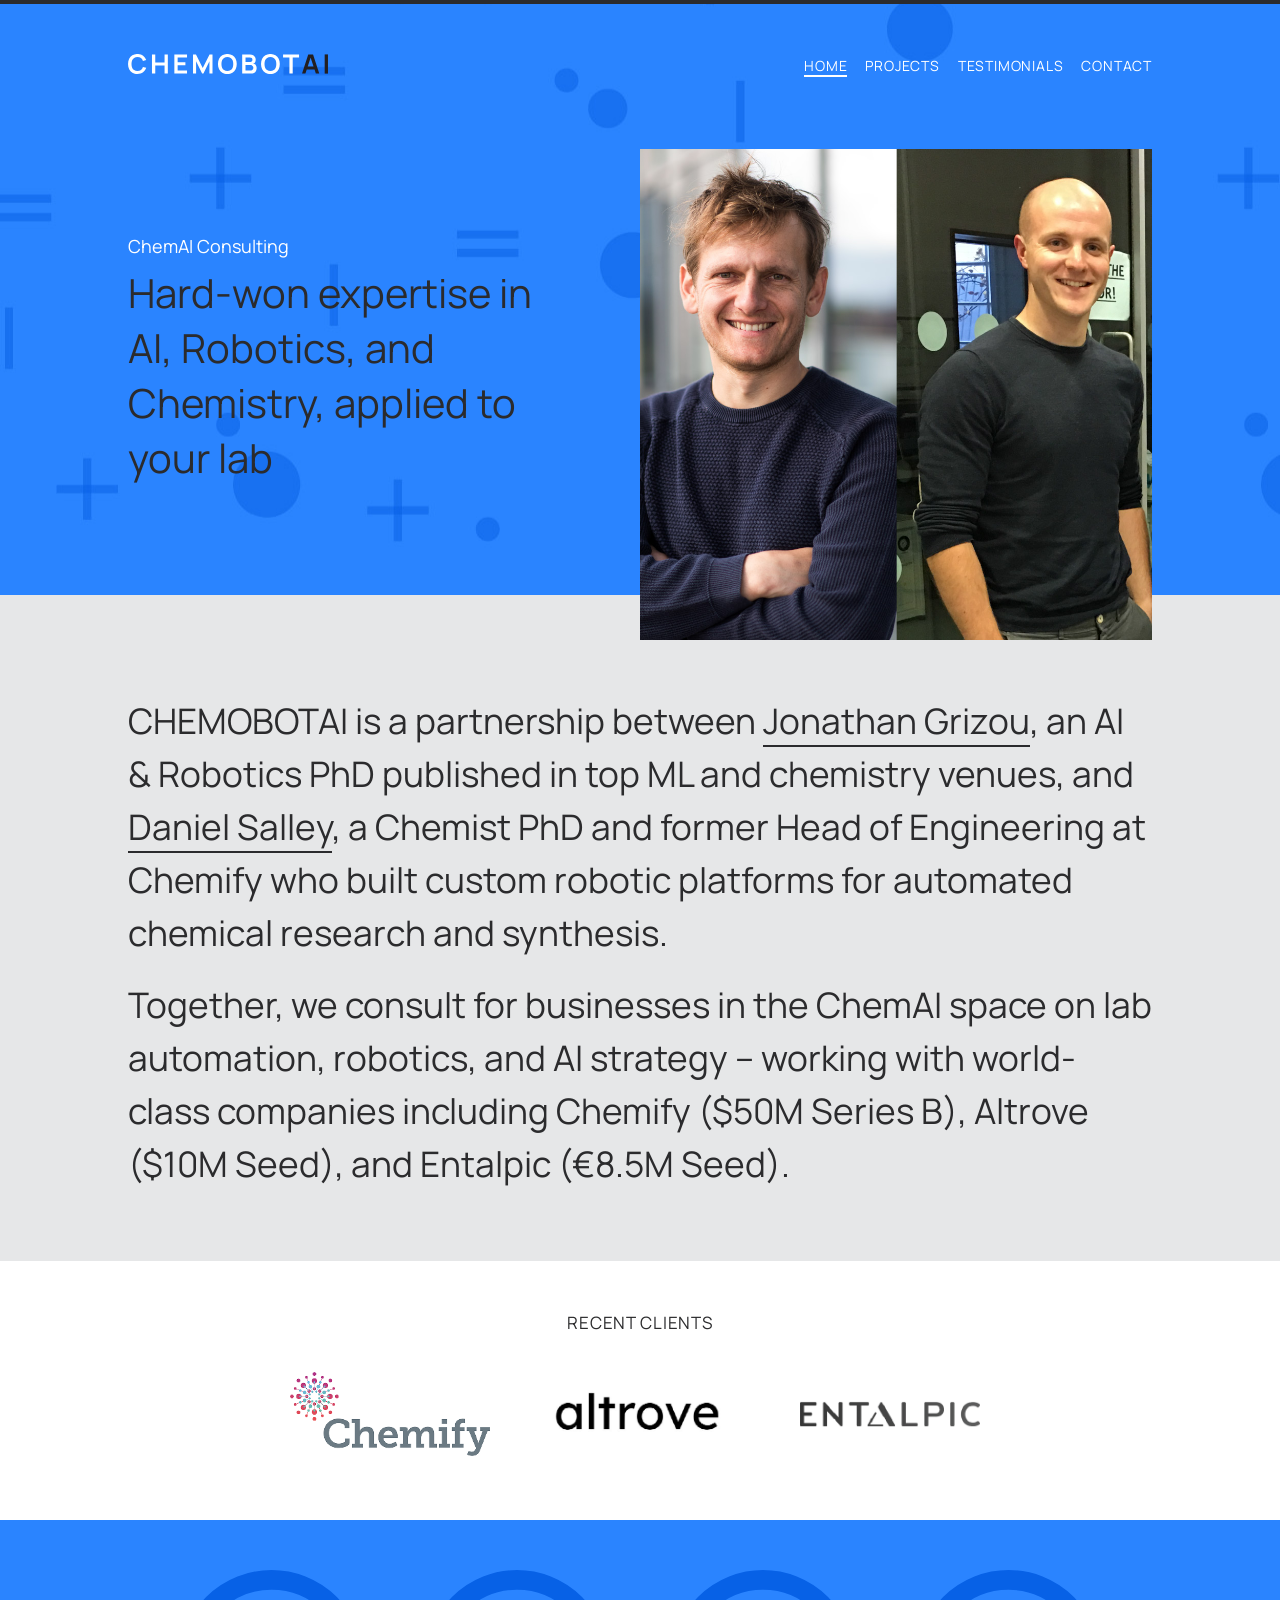
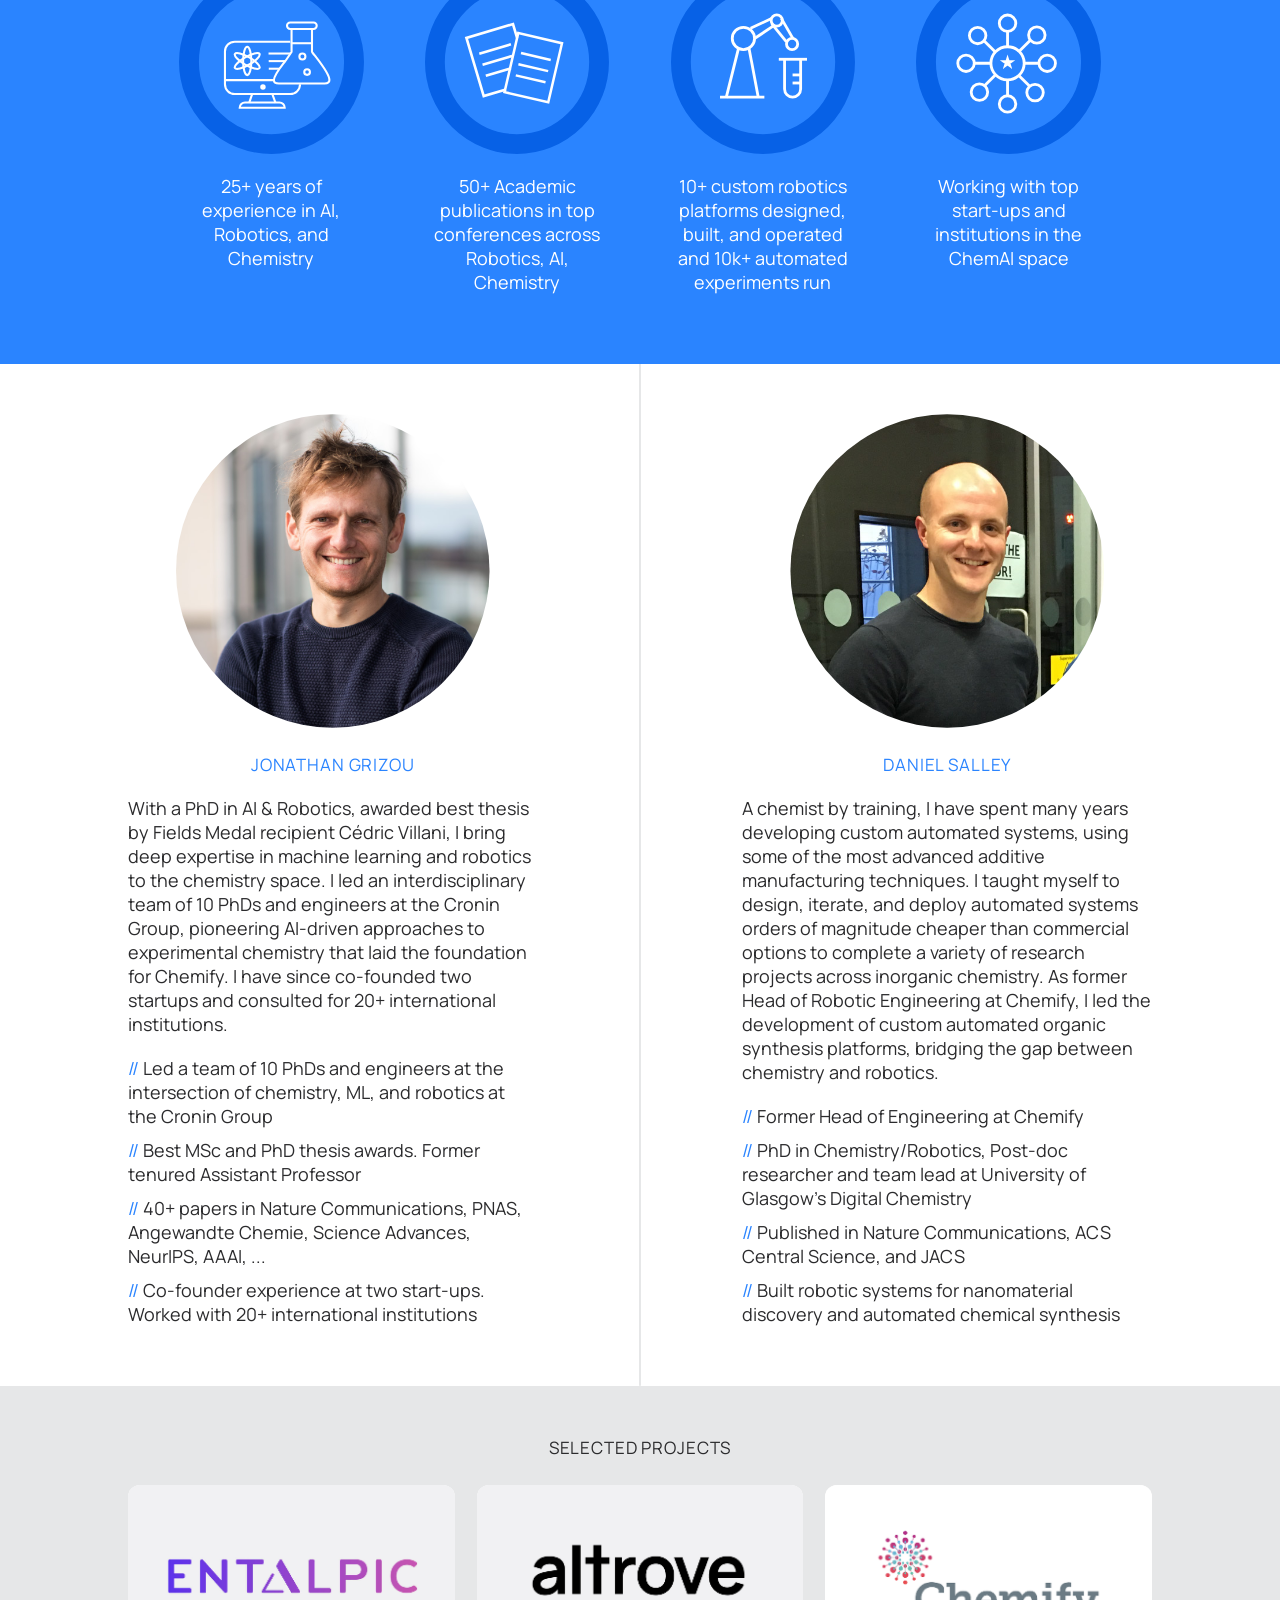
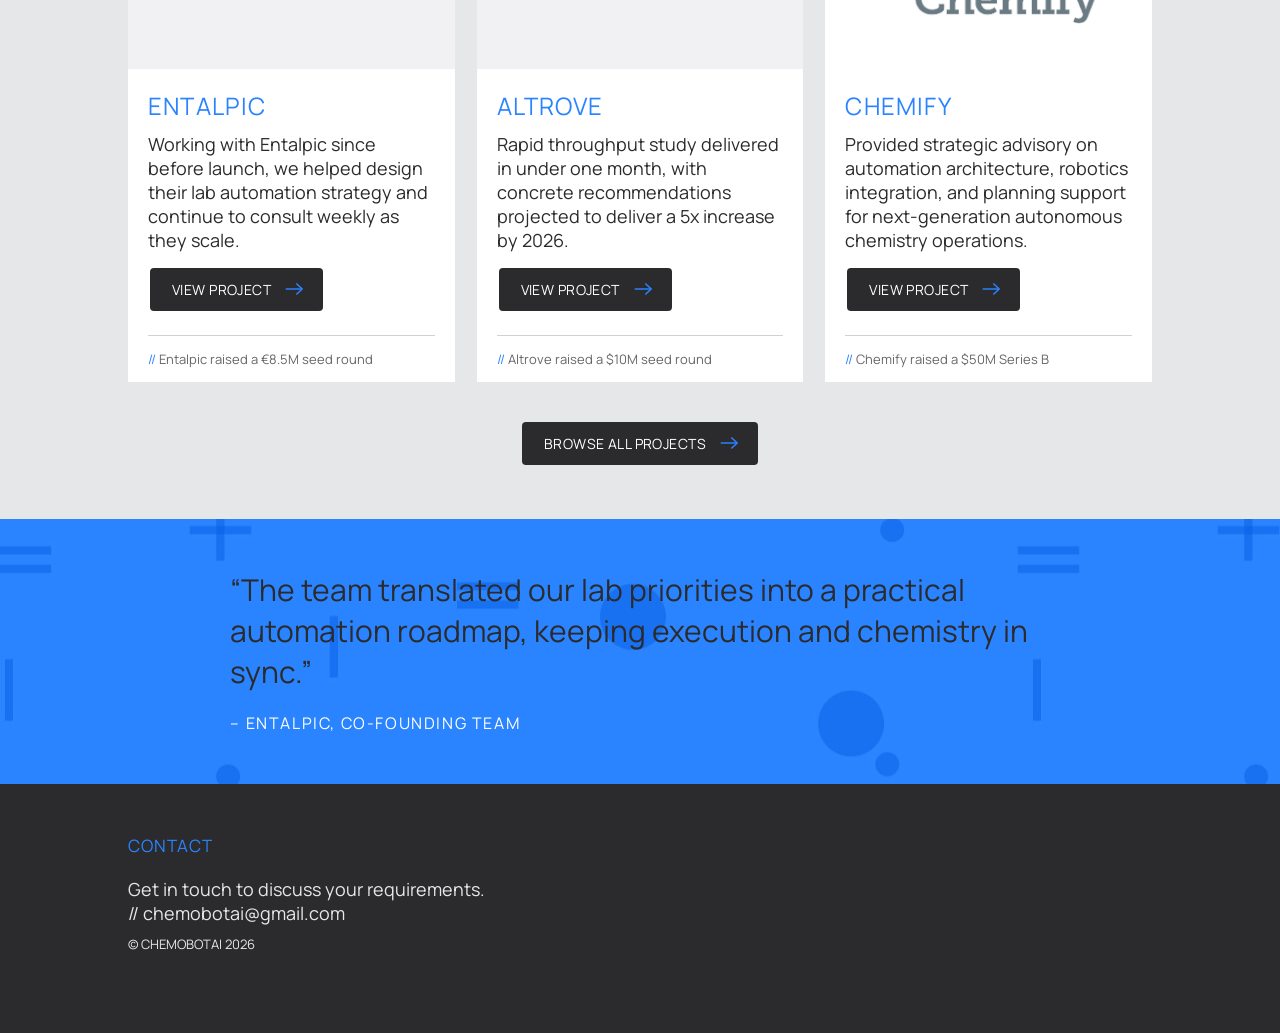
==== index.html @ de1ba396 "update website" ====
<!DOCTYPE html> 
<html lang="en"> 
    <head> 
        <meta charset="UTF-8" /> 
        <meta name="viewport" content="width=device-width, initial-scale=1.0" />
        <title>ChemoBotAI</title> 
        <link rel="stylesheet" href="chemobotAI-style.css" /> 
         <link rel="stylesheet" href="mobile-style.css" /> 

        <link rel="preconnect" href="https://fonts.googleapis.com">
        <link rel="preconnect" href="https://fonts.gstatic.com" crossorigin>
        
        <link href="https://fonts.googleapis.com/css2?family=Manrope:ital,wght@0,400;0,500;1,400;1,500&display=swap" rel="stylesheet">

    </head> 
    
<body> 
    
        
    
    
<!------------------------------------------------------------
------------------------------------------------------------->

    
    
  
<section class="blue-pattern">  
     <div class="wrapper">
         
        <div id="site-header"></div>
        
        <div class="hero"> 
            <h1>
                <span>ChemAI Consulting</span>
               <br /> Hard-won expertise in AI, Robotics, and Chemistry, applied to your lab
            </h1>                
          <div class="hero-image"> <img src="images/team/jonathan-daniel.jpg" alt="Jonathan Grizou and Daniel" />                      </div> <!-- end hero-image -->  
        </div> <!-- end hero -->
        
    </div> <!-- end wrapper -->
    </section> <!--end section--> 
     
    
    
<!------------------------------------------------------------
------------------------------------------------------------->

    
    
    <section class="grey">  
    <div class="wrapper">
        <div class="intro">
            <p>CHEMOBOTAI is a partnership between <a href="https://scholar.google.com/citations?user=Fej-hGQAAAAJ&hl=en" target="_blank">Jonathan Grizou</a>, an AI & Robotics PhD published in top ML and chemistry venues, and <a href="https://scholar.google.com/citations?user=jPEb5PYAAAAJ&hl=en" target="_blank">Daniel Salley</a>, a Chemist PhD and former Head of Engineering at Chemify who built custom robotic platforms for automated chemical research and synthesis.</p>
                    
            <p>Together, we consult for businesses in the ChemAI space on lab automation, robotics, and AI strategy – working with world-class companies including Chemify ($50M Series B), Altrove ($10M Seed), and Entalpic (€8.5M Seed).</p>
                 
            <!-- <button>More info</button> -->
        </div> <!-- end intro -->

    </div> <!-- end wrapper -->
    </section> <!--end section-->


    <section class="white">
     <div class="wrapper">
         <h3>Recent Clients</h3>
         <ul class="clients">
            <li><img src="images/logos/chemify-logo.png" alt="Chemify logo"/></li>
             <li><img src="images/logos/altrove-logo.png" alt="Altrove logo"/></li>
            <li><img src="images/logos/entalpic-logo.png" alt="Entalpic logo"/></li>
         </ul><!--end clients ul-->
       </div> <!-- end wrapper -->
    </section> <!--end section-->
     
    
    
<!------------------------------------------------------------
------------------------------------------------------------->

    
    
     
 <section class="blue">  
     <div class="wrapper">

         <ul class="credential-icons">
            <li>
                <img src="images/icons/experience.svg" alt="Experience icon"/>
                <p>25+ years of experience in AI, Robotics, and Chemistry</p>
             </li>
             
            <li>
                <img src="images/icons/publications.svg" alt="Plublications icon"/>
                <p>50+ Academic publications in top conferences across Robotics, AI, Chemistry</p>
             </li>
             
             <li>
                <img src="images/icons/platforms.svg" alt="Custom platform icon"/>
                <p>10+ custom robotics platforms designed, built, and operated and 10k+ automated experiments run</p>
             </li>
             
            <li>
                <img src="images/icons/clients.svg" alt="Client icon"/>
                <p>Working with top start-ups and institutions in the ChemAI space</p>
             </li>
             

         </ul><!--end credential-icons--> 
         
         
     </div> <!-- end wrapper -->
</section> <!--end section--> 
    
    
    
    
<!------------------------------------------------------------
------------------------------------------------------------->

    
    
       
    <section class="white">  
     <div class="wrapper wrapper-split clearfix">
        
         <div class="bio">
            <img src="images/team/jonathan-grizou.jpg" alt="Jonathan Grizou profile image"/>   
                <h2>Jonathan Grizou</h2>         
                    <p>With a PhD in AI & Robotics, awarded best thesis by Fields Medal recipient Cédric Villani, I bring deep expertise in machine learning and robotics to the chemistry space. I led an interdisciplinary team of 10 PhDs and engineers at the Cronin Group, pioneering AI-driven approaches to experimental chemistry that laid the foundation for Chemify. I have since co-founded two startups and consulted for 20+ international institutions.</p>

                        <ul class="credential">
                            <li><span class="highlight">//</span> Led a team of 10 PhDs and engineers at the intersection of chemistry, ML, and robotics at the Cronin Group</li>
                            <li><span class="highlight">//</span> Best MSc and PhD thesis awards. Former tenured Assistant Professor</li>
                            <li><span class="highlight">//</span> 40+ papers in Nature Communications, PNAS, Angewandte Chemie, Science Advances, NeurIPS, AAAI, ...</li>
                            <li><span class="highlight">//</span> Co-founder experience at two start-ups. Worked with 20+ international institutions</li>
                        </ul><!--end credential--> 
         </div><!--end bio--> 
         
         <div class="bio bio-right">
            <img src="images/team/daniel-salley.jpg" alt="Daniel Salley profile image"/>
                <h2>Daniel Salley</h2>
                    <p>A chemist by training, I have spent many years developing custom automated systems, using some of the most advanced additive manufacturing techniques. I taught myself to design, iterate, and deploy automated systems orders of magnitude cheaper than commercial options to complete a variety of research projects across inorganic chemistry. As former Head of Robotic Engineering at Chemify, I led the development of custom automated organic synthesis platforms, bridging the gap between chemistry and robotics.</p>

                        <ul class="credential">
                            <li><span class="highlight">//</span> Former Head of Engineering at Chemify</li>
                            <li><span class="highlight">//</span> PhD in Chemistry/Robotics, Post-doc researcher and team lead at University of Glasgow's Digital Chemistry</li>
                            <li><span class="highlight">//</span> Published in Nature Communications, ACS Central Science, and JACS</li>
                            <li><span class="highlight">//</span> Built robotic systems for nanomaterial discovery and automated chemical synthesis</li>
                        </ul><!--end credential-->
         </div><!--end bio--> 
         
       </div> <!-- end wrapper -->
    </section> <!--end section--> 
     
    
    
<!------------------------------------------------------------
------------------------------------------------------------->

    
    
    <section class="grey">
     <div class="wrapper">
         <h3>Selected Projects</h3>
 
         <div class="project-preview-grid">
            <article class="project-preview">
                <a class="project-preview-link" href="projects/entalpic.html">
                    <div class="project-preview-image">
                        <img src="images/projects/entalpic.jpg" alt="Entalpic project visual">
                    </div>
                    <div class="project-preview-body">
                         <h2>Entalpic</h2>
                         <p>Working with Entalpic since before launch, we helped design their lab automation strategy and continue to consult weekly as they scale.</p>
                         <span class="btn project-view-btn">View project</span>
                     </div>
                     <div class="project-preview-detail"><span class="highlight">//</span> Entalpic raised a &euro;8.5M seed round</div>
                 </a>
             </article>

            <article class="project-preview">
                <a class="project-preview-link" href="projects/altrove.html">
                    <div class="project-preview-image">
                        <img src="images/projects/altrove.jpg" alt="Altrove project visual">
                    </div>
                    <div class="project-preview-body">
                         <h2>Altrove</h2>
                         <p>Rapid throughput study delivered in under one month, with concrete recommendations projected to deliver a 5x increase by 2026.</p>
                         <span class="btn project-view-btn">View project</span>
                     </div>
                     <div class="project-preview-detail"><span class="highlight">//</span> Altrove raised a $10M seed round</div>
                 </a>
             </article>

            <article class="project-preview">
                <a class="project-preview-link" href="projects/chemify.html">
                    <div class="project-preview-image">
                        <img src="images/projects/chemify.png" alt="Chemify logo">
                    </div>
                    <div class="project-preview-body">
                         <h2>Chemify</h2>
                         <p>Provided strategic advisory on automation architecture, robotics integration, and planning support for next-generation autonomous chemistry operations.</p>
                         <span class="btn project-view-btn">View project</span>
                     </div>
                     <div class="project-preview-detail"><span class="highlight">//</span> Chemify raised a $50M Series B</div>
                 </a>
             </article>
         </div>

         <a class="btn project-browse-btn" href="projects.html">Browse all projects</a>

     </div> <!-- end wrapper -->
    </section> <!--end section--> 
    
    
    
<!------------------------------------------------------------
------------------------------------------------------------->
    
    
    
    <section class="blue-pattern">  
     <div class="wrapper">
        
         <p class="quote">“The team translated our lab priorities into a practical automation roadmap, keeping execution and chemistry in sync.”  
        <span>– Entalpic, Co-founding Team</span></p>

         <!-- <a class="btn btn-centered" href="testimonials.html">Read all testimonials</a> -->

     </div> <!-- end wrapper -->
    </section> <!--end section--> 
    
    
    
<!------------------------------------------------------------
------------------------------------------------------------->
    
    <div id="site-footer"></div>
    
    
    
    
<!------------------------------------------------------------
------------------------------------------------------------->

            
<script src="components.js"></script>
<script>
  document.getElementById('site-header').innerHTML = renderHeader('home', '');
  document.getElementById('site-footer').innerHTML = renderFooter();
  initBackToTop();
</script>

    </body> 
</html>
---- chemobotAI-style.css ----
* {
  margin: 0;
  padding: 0;
  box-sizing: border-box;
}

html {
  scroll-behavior: smooth;
}

.clearfix::after {
  content: "";
  clear: both;
  display: table;
}

body {
  font-family: "Manrope", sans-serif;
  font-optical-sizing: auto;
  font-weight: 400;
    font-size:18px;
  font-style: normal;
  color: #2b2b2d;
  background: #fff;
border-top:4px solid #2b2b2d;
}

h1, h2, h3, h4 {
  font-weight: 400;
}

.highlight{color:#2a84ff;}

h3, h2{text-transform:uppercase;
    letter-spacing: 0.05em;
    font-size:17px;}

h3{text-align: center;}
p{margin-bottom: 20px;}

a {
  text-decoration: none;
}

.btn,
button {
    border: none;
    background: url('images/icons/right-arrow.svg') right 16px center no-repeat #2b2b2d;
    background-size: 25px 12px;
    color: #fff;
    padding: 12px 52px 12px 22px;
    text-align: center;
    text-decoration: none;
    display: inline-block;
    font-size: 14px;
    text-transform: uppercase;
    letter-spacing: 0.03em;
    margin: 4px 2px;
    cursor: pointer;
    border-radius: 4px;
}

a.btn{color:#fff;}

.btn:hover,
button:hover{background-color: #555;}



.blue-pattern{background:url('images/backgrounds/blue-pattern.jpg') #2a84ff right;}
.white{background: #fff;}
.grey{background: #e6e7e8;}
.blue{background: #2a84ff;}
.black{background: #2b2b2d;}

section{width:100%;}
.wrapper{width:80%;margin:0 auto;padding:50px 0;}

/* ----------------------------------------*/

a.contact {
    margin-left: 0;}
.logo {width:200px;}

/* ----------------------------------------*/

.hero{display: flex; flex-wrap: wrap;}
.hero h1{
    align-self: center; 
    width:40%; 
    margin-right: 10%; 
    font-size:40px;}
.hero h1:only-child{width:100%;}
.hero h1 span{font-size:18px; color:#fff;}
.hero-image{width:50%;}
.hero img{
    z-index: 1000; 
    width:100%;
    height: auto; 
    margin-bottom: -100px;}

/* ----------------------------------------*/

.intro{margin-top: 50px;}
.intro p{text-align: left; 
    font-size: 2.2rem;
    line-height: 3.3rem;}
.intro a{color: inherit;border-bottom:2px solid #2b2b2d;}
.intro {text-align: center;}
.intro button{margin-top: 30px;}

/* ----------------------------------------*/

.credential-icons{ 
    display: flex;
    text-align: center;
    justify-content:center;
    flex-wrap: wrap;}

.credential-icons li{
    color: #fff; 
    display: flex;  
    flex-direction: column; 
    list-style: none;
    width:18%; 
    margin: 0 3%;}

.credential-icons li img{margin-bottom: 20px;}


/* ----------------------------------------*/

.clients{ 
    margin-top:30px;
    display: flex;
    text-align: center;justify-content: center;align-items: center;}

.clients li{list-style: none;max-width:250px; width:25%;}
.clients li img{width:80%; margin: auto;}

/* ----------------------------------------*/

.wrapper.wrapper-split {
    background: linear-gradient(#e6e7e8, #e6e7e8) no-repeat center/2px 100%;}

.bio {width:40%;float:left;text-align: center;}
.bio-right {float:right;}

.bio img
    { clip-path: circle();
    width:80%;}

.bio p, .credential li{text-align: left;}

.bio h2 {color:#2a84ff;margin: 20px 0; }
.credential li{list-style: none;margin-bottom:10px;}


/* ----------------------------------------*/

.project{
    background: #fff;
    width:100%;
    padding:30px;
    box-sizing:border-box;
    margin-top: 30px;}

.project h2{
    font-size:20px;
    color:#2a84ff;
    text-align:left;
    margin-bottom: 20px;}

.project img{float:left;width:50%;}

.project .project-text{
    float:right;
    width:50%;
    padding-left:30px;
    box-sizing: border-box;}

.project-detail{
    border-top:1px solid #d0d2d3; 
    border-bottom:1px solid #d0d2d3;
    padding:10px 0;margin:30px 0;}

.project-preview-grid {
    margin: 26px 0 28px;
    display: grid;
    grid-template-columns: repeat(3, minmax(0, 1fr));
    gap: 22px;
}

.project-preview {
    background: #fff;
    box-sizing: border-box;
    border-radius: 12px 12px 0 0;
    overflow: hidden;
}

.project-preview-link {
    display: block;
    color: inherit;
    text-decoration: none;
}

.project-preview-image {
    width: 100%;
    aspect-ratio: 16 / 9;
    overflow: hidden;
    display: block;
}

.project-preview-image img {
    width: 100%;
    height: 100%;
    display: block;
    object-fit: cover;
}

.project-preview-body {
    padding: 20px;
}

.project-preview-body h2 {
    margin: 0 0 10px;
    color: #2a84ff;
    font-size: 24px;
}

.project-preview-body p {
    margin: 0;
}

.project-preview-detail {
    margin: 0 20px;
    border-top: 1px solid #d0d2d3;
    padding: 14px 0;
    font-size: 13px;
    color: #666;
}

.project-preview-detail .highlight {
    color: #2a84ff;
}

.project-view-btn {
    margin-top: 16px;
}

.selected-project-intro {
    max-width: 780px;
}

.project-browse-btn,
.btn-centered {
    display: table;
    margin-left: auto;
    margin-right: auto;
    margin-top: 40px;
}


.btn-light {
    background-color: transparent;
    background-image: none;
    border: 1px solid #fff;
    padding: 12px 22px;
}

.btn-light:hover {
    background-color:#fff;
    color:#2a84ff;
}

header {
    margin-bottom: 70px;
    display: flex;
    flex-wrap: wrap;
    align-items: center;
    gap: 12px;
}

.brand {
    margin-right: auto;
}

/* ----------------------------------------*/

.quote{width:80%;margin: auto;font-size:30px;}

.quote span{
    margin-top:20px;
    color:#fff; 
    text-transform: uppercase; 
    letter-spacing:0.1em; 
    display: block;
    font-size:16px;}

.blue-pattern .quote {
    color: #2b2b2d;
}

.blue-pattern .quote span {
    color: #fff;
}

/* ----------------------------------------*/

.testimonial-list {
    width: 100%;
}

.testimonial {
    padding: 50px 0;
    overflow: hidden;
}

.testimonial:nth-child(2n) {
    background: #e6e7e8;
}

.testimonial-hidden {
    display: none !important;
}

.wrapper-testimonial {
    width: 80%;
    margin: 0 auto;
    position: relative;
    padding-right: 100px;
}

.testimonial:nth-child(2n) .wrapper-testimonial {
    padding-left: 100px;
    padding-right: 0;
}

.testimonial-type {
    color: #2a84ff;
    text-transform: uppercase;
    letter-spacing: 0.05em;
    font-size: 14px;
    margin-bottom: 20px;
}

.testimonial-content {
    display: flex;
    align-items: flex-start;
    gap: 30px;
}

.testimonial:nth-child(2n) .testimonial-content {
    flex-direction: row;
}

.wrapper-testimonial::before {
    content: "\201D";
    font-family: Georgia, serif;
    font-size: 160px;
    font-weight: bold;
    line-height: 1;
    color: #e6e7e8;
    position: absolute;
    right: -10px;
    top: 20px;
}

.testimonial:nth-child(2n) .wrapper-testimonial::before {
    content: "\201C";
    color: #ffffff;
    right: auto;
    left: -10px;
}

.testimonial-photo {
    width: 120px;
    height: 120px;
    border-radius: 4px 4px 20px 20px;
    object-fit: cover;
    flex-shrink: 0;
}

.testimonial-text {
    font-size: 1.1rem;
    line-height: 1.8;
    margin-bottom: 20px;
}

.author-name {
    color: #2a84ff;
    text-transform: uppercase;
    letter-spacing: 0.05em;
    font-size: 14px;
}

.author-role {
    font-weight: 500;
    text-transform: uppercase;
    letter-spacing: 0.05em;
    font-size: 13px;
    margin-top: 4px;
}

.testimonial-more {
    width: 100%;
    padding: 50px 0;
    text-align: center;
}

#showMoreTestimonials {
    background-image: none;
    display: block;
    width: fit-content;
    margin: 0 auto;
}

/* ----------------------------------------*/

.footer {padding-bottom:80px;}
.footer h3{text-align: left;color:#2a84ff;margin-bottom: 20px;}
.footer p{color:#e6e7e8;margin-bottom: 0;}
.footer a{color:#e6e7e8;text-decoration: none;}
.footer a:hover{color: #2a84ff;}
.copyright{font-size:13px;margin-top:10px;}


#backToTop {
    position: fixed;
    background-image: none;
    bottom: 20px;
    right: 30px;
    z-index: 999;
    background-color: #333;
    color: #2a84ff;
    border: none;
    width:50px;
    height:50px;
    padding: 0;
    text-align: center;
    font-size: 1.5rem;
    cursor: pointer;
    opacity: 0;
    pointer-events: none;
    border-radius: 50%;
    transition: opacity 0.5s ease;}

#backToTop.show {
  opacity: 0.8;
  pointer-events: auto;}

#backToTop:hover {
  background-color: #555;}

.main-nav {
    display: flex;
    flex-wrap: wrap;
    gap: 18px;
}

.main-nav a {
    color: #2b2b2d;
    text-transform: uppercase;
    letter-spacing: 0.05rem;
    font-size: 14px;
    border-bottom: 2px solid transparent;
}

.main-nav a:hover,
.main-nav a.active{
    border-bottom-color: #2b2b2d;
}

.blue-pattern .main-nav a{
    color: #fff;
    border-bottom-color: transparent;
}

.blue-pattern .main-nav a:hover,
.blue-pattern .main-nav a.active{
    border-bottom-color: #fff;
}
---- mobile-style.css ----
@media (max-width: 960px) {

    .wrapper{width:90%;}
    .credential-icons{ 
    text-align: center;}
    
    .credential-icons li{width:20%; margin:0 2%}
   
    .intro p{font-size:30px;line-height:140%;}
    .intro{text-align: left;}
    .intro button{margin-top: 20px;}

    .project-preview-grid {
        grid-template-columns: repeat(2, minmax(0, 1fr));
    }
}
/* ----------------------------------------*/

@media (max-width: 760px) {
    
    .credential-icons li{
    width:100%; 
    flex-direction: row;
    text-align: left;align-items: center;margin-bottom: 20px;}
    
    .credential-icons li img {width:100px; height:100px;margin-right: 20px;}
    
    .bio{width:80%;margin: 0 10%;}
    .bio-img{width:70%;}
    .bio-right{border-top:1px solid #e6e7e8;margin-top:40px;padding-top:40px;}
    .wrapper.wrapper-split {background: none;}
    
    .hero h1{width:50%;font-size:24px;}
    .hero-image{width:40%;}
    .clients li{width:28%;}
    .clients li img{width:100%;}
    .clients{justify-content: space-between;}

    .main-nav {
        width: 100%;
        justify-content: flex-start;
        gap: 14px;
    }

    .project img{width:100%;margin-bottom:30px;}
    .project .project-text{width:100%;padding-left:0px;}

    .project-preview-grid {
        grid-template-columns: 1fr;
    }

    .project-preview-link {
        display: block;
    }

    .project-preview-image {
        width: 100%;
    }

    .project-preview-body {
        width: 100%;
        padding: 20px;
    }

}

/* ----------------------------------------*/

@media (max-width: 620px) {

    .quote{width:90%; font-size:30px;}

    .wrapper-testimonial {
        width: 90%;
        padding-right: 60px;
    }

    .testimonial:nth-child(2n) .wrapper-testimonial {
        padding-left: 60px;
        padding-right: 0;
    }

    .testimonial-content {
        flex-direction: column;
    }

    .testimonial:nth-child(2n) .testimonial-content {
        flex-direction: column;
    }

    .testimonial:nth-child(2n) .wrapper-testimonial {
        padding-left: 60px;
        padding-right: 0;
    }

    .wrapper-testimonial::before {
        font-size: 100px;
        right: -10px;
        left: auto;
        top: 10px;
    }

    .testimonial:nth-child(2n) .wrapper-testimonial::before {
        left: -10px;
        right: auto;
    }

    .testimonial-photo {
        width: 80px;
        height: 80px;
    }

    .bio{width:100%;margin: 0;}

    .hero h1{width:100%;font-size:34px;}
    .hero-image{width:100%;margin-top:40px;}

}

/* ----------------------------------------*/

@media (max-width: 520px) {
 

    .logo {width:100%;margin-top:30px;}
    header{margin-bottom: 80px;}
    .credential-icons li{align-items:flex-start;}
}
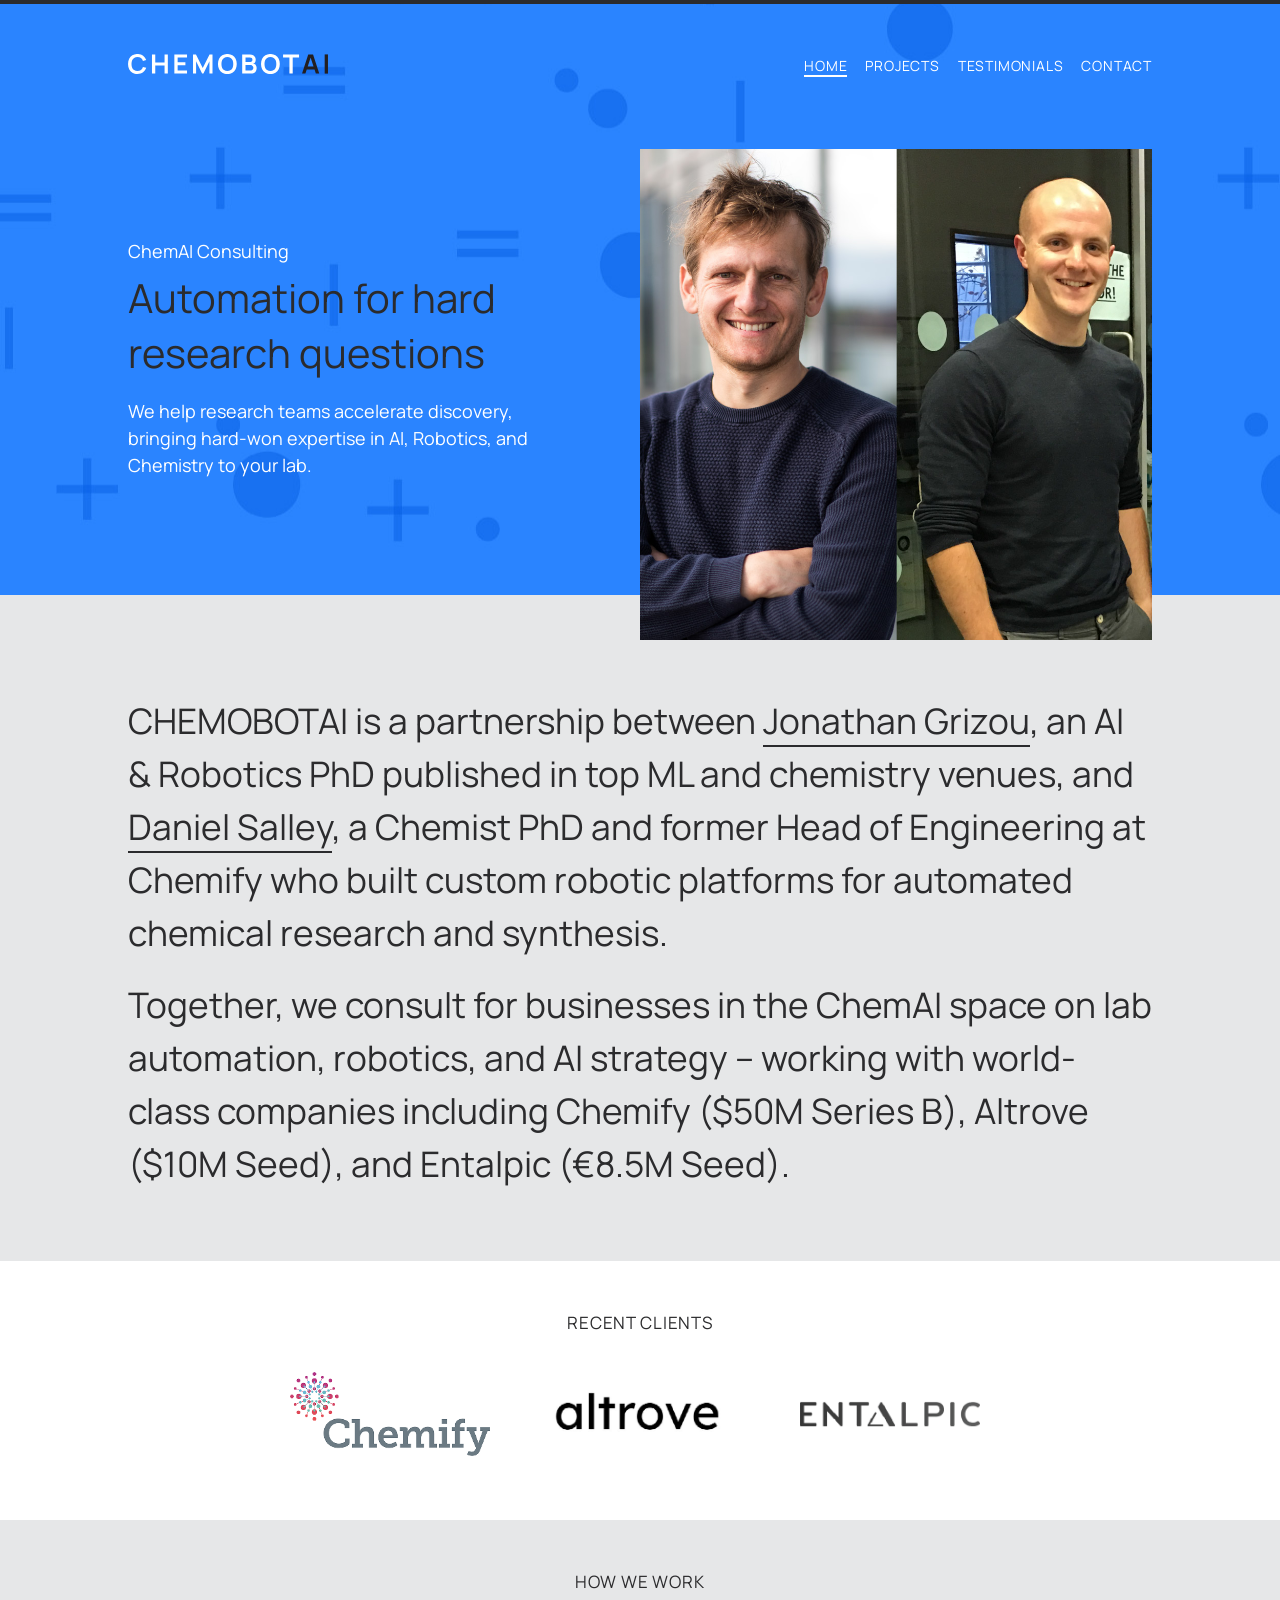
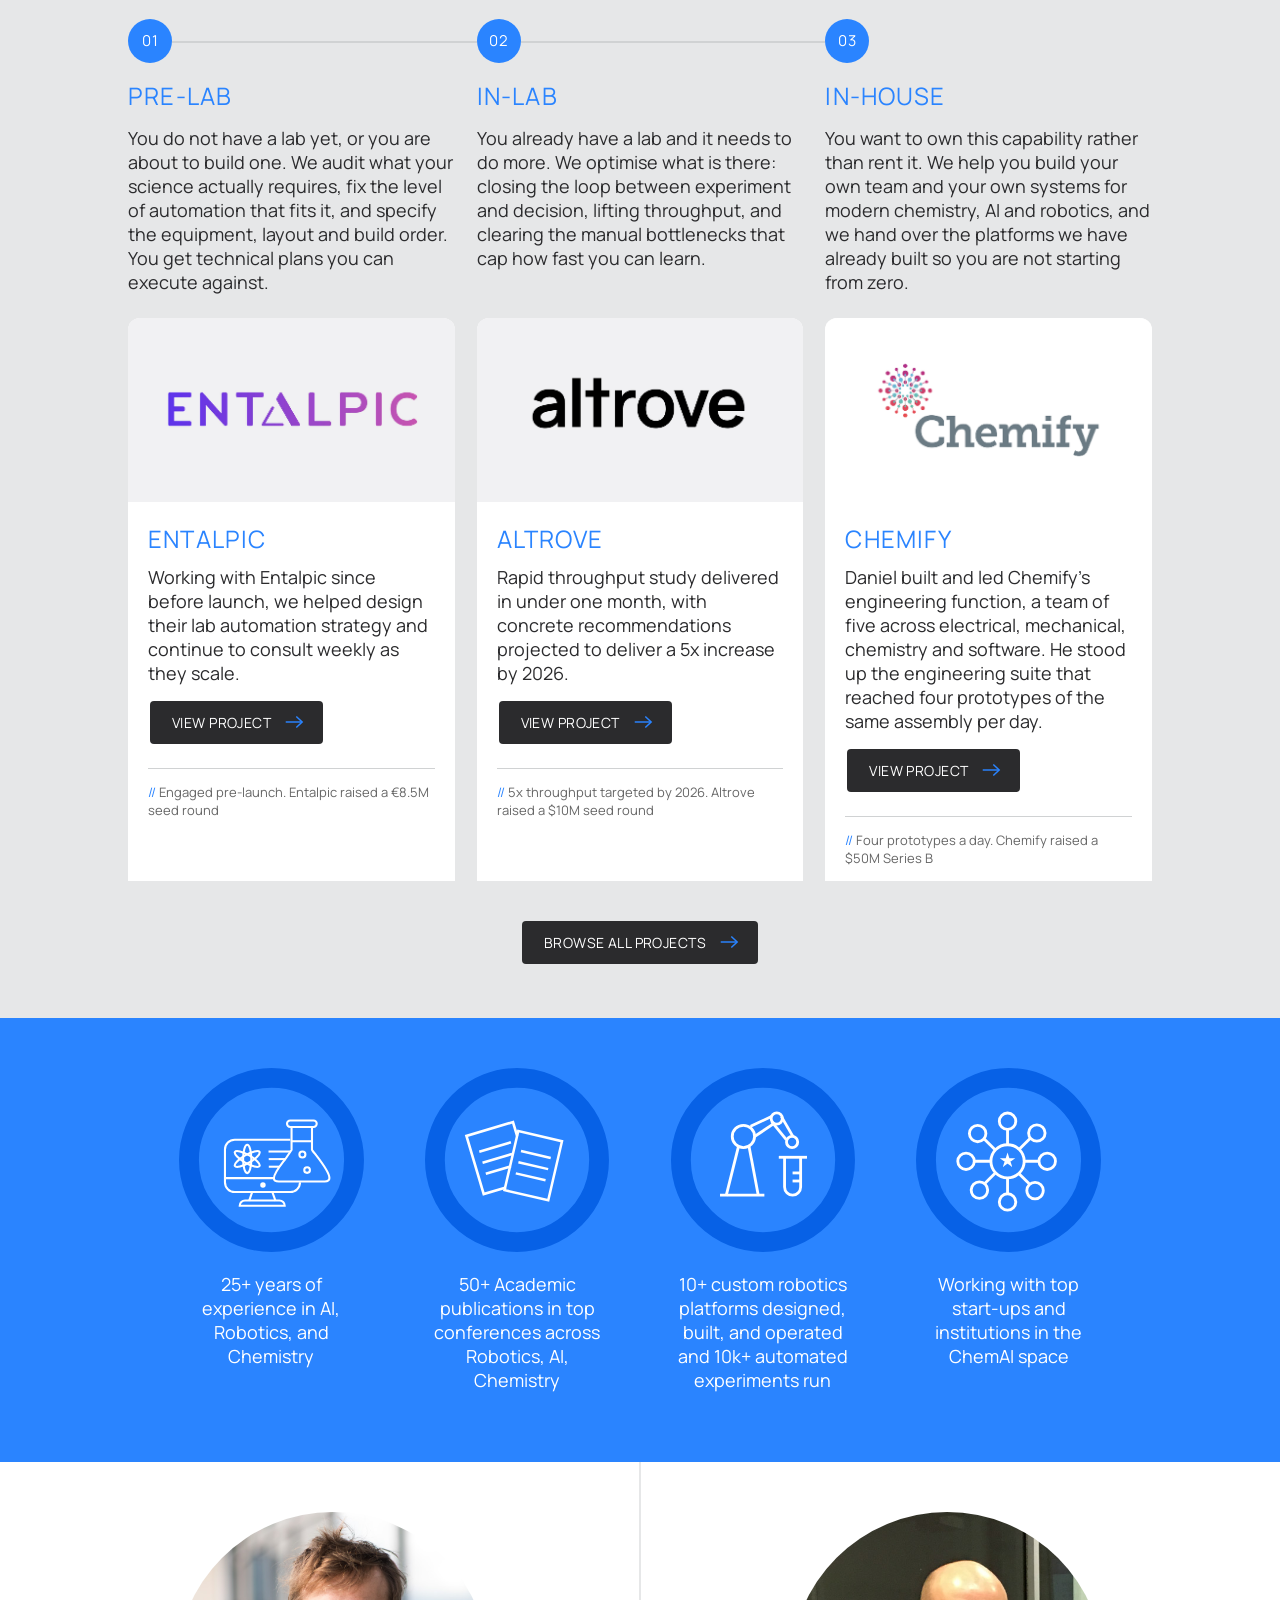
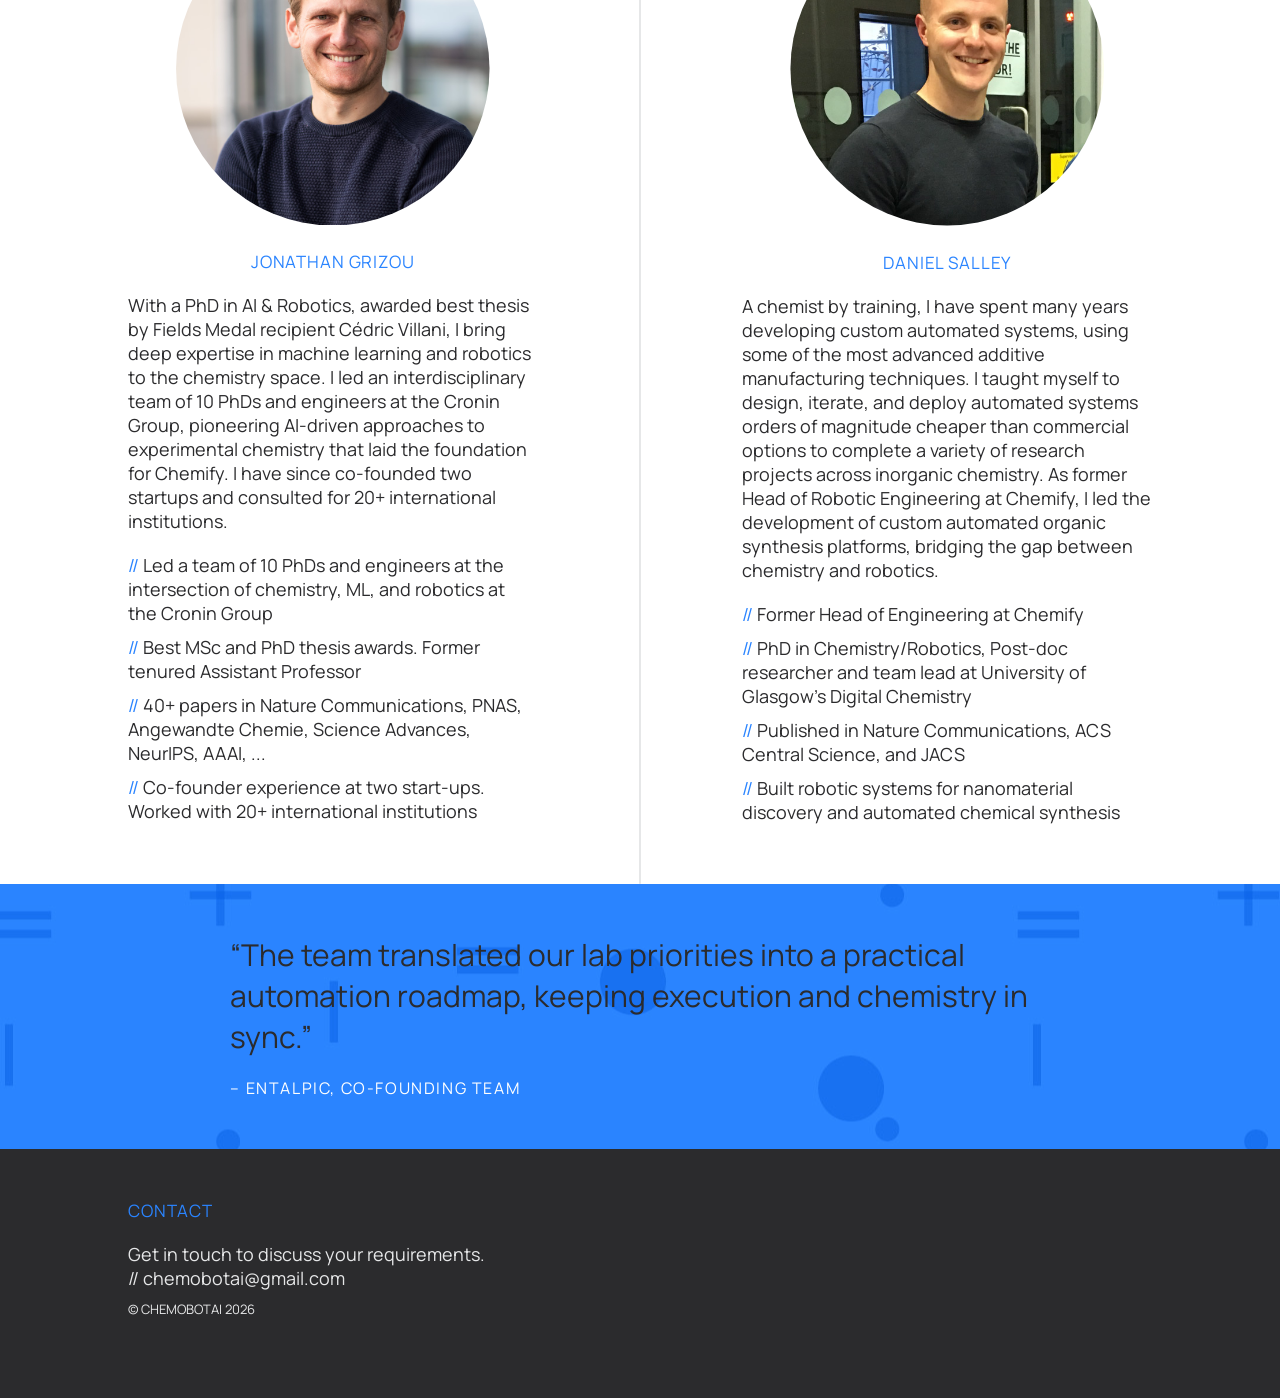
==== commit 2071912b: "Restructure homepage around Pre-Lab / In-Lab / In-House stages Lead with the value proposition inste" ====
--- a/index.html
+++ b/index.html
@@ -33,8 +33,9 @@
         <div class="hero"> 
             <h1>
                 <span>ChemAI Consulting</span>
-               <br /> Hard-won expertise in AI, Robotics, and Chemistry, applied to your lab
-            </h1>                
+               <br /> Automation for hard research questions
+                <span class="hero-sub">We help research teams accelerate discovery, bringing hard-won expertise in AI, Robotics, and Chemistry to your lab.</span>
+            </h1>
           <div class="hero-image"> <img src="images/team/jonathan-daniel.jpg" alt="Jonathan Grizou and Daniel" />                      </div> <!-- end hero-image -->  
         </div> <!-- end hero -->
         
@@ -72,16 +73,89 @@
          </ul><!--end clients ul-->
        </div> <!-- end wrapper -->
     </section> <!--end section-->
-     
-    
-    
-<!------------------------------------------------------------
-------------------------------------------------------------->
-
-    
-    
-     
- <section class="blue">  
+
+
+<!------------------------------------------------------------
+------------------------------------------------------------->
+
+
+    <section class="grey">
+     <div class="wrapper">
+         <h3>How We Work</h3>
+
+         <ol class="stage-track">
+            <li class="stage">
+                <div class="stage-marker"><span class="stage-number">01</span></div>
+                <h2 class="stage-name">Pre-Lab</h2>
+                <p class="stage-desc">You do not have a lab yet, or you are about to build one. We audit what your science actually requires, fix the level of automation that fits it, and specify the equipment, layout and build order. You get technical plans you can execute against.</p>
+
+                <article class="project-preview">
+                    <a class="project-preview-link" href="projects/entalpic.html">
+                        <div class="project-preview-image">
+                            <img src="images/projects/entalpic.jpg" alt="Entalpic project visual">
+                        </div>
+                        <div class="project-preview-body">
+                             <h2>Entalpic</h2>
+                             <p>Working with Entalpic since before launch, we helped design their lab automation strategy and continue to consult weekly as they scale.</p>
+                             <span class="btn project-view-btn">View project</span>
+                         </div>
+                         <div class="project-preview-detail"><span class="highlight">//</span> Engaged pre-launch. Entalpic raised a &euro;8.5M seed round</div>
+                     </a>
+                 </article>
+            </li>
+
+            <li class="stage">
+                <div class="stage-marker"><span class="stage-number">02</span></div>
+                <h2 class="stage-name">In-Lab</h2>
+                <p class="stage-desc">You already have a lab and it needs to do more. We optimise what is there: closing the loop between experiment and decision, lifting throughput, and clearing the manual bottlenecks that cap how fast you can learn.</p>
+
+                <article class="project-preview">
+                    <a class="project-preview-link" href="projects/altrove.html">
+                        <div class="project-preview-image">
+                            <img src="images/projects/altrove.jpg" alt="Altrove project visual">
+                        </div>
+                        <div class="project-preview-body">
+                             <h2>Altrove</h2>
+                             <p>Rapid throughput study delivered in under one month, with concrete recommendations projected to deliver a 5x increase by 2026.</p>
+                             <span class="btn project-view-btn">View project</span>
+                         </div>
+                         <div class="project-preview-detail"><span class="highlight">//</span> 5x throughput targeted by 2026. Altrove raised a $10M seed round</div>
+                     </a>
+                 </article>
+            </li>
+
+            <li class="stage">
+                <div class="stage-marker"><span class="stage-number">03</span></div>
+                <h2 class="stage-name">In-House</h2>
+                <p class="stage-desc">You want to own this capability rather than rent it. We help you build your own team and your own systems for modern chemistry, AI and robotics, and we hand over the platforms we have already built so you are not starting from zero.</p>
+
+                <article class="project-preview">
+                    <a class="project-preview-link" href="projects/chemify.html">
+                        <div class="project-preview-image">
+                            <img src="images/projects/chemify.png" alt="Chemify logo">
+                        </div>
+                        <div class="project-preview-body">
+                             <h2>Chemify</h2>
+                             <p>Daniel built and led Chemify's engineering function, a team of five across electrical, mechanical, chemistry and software. He stood up the engineering suite that reached four prototypes of the same assembly per day.</p>
+                             <span class="btn project-view-btn">View project</span>
+                         </div>
+                         <div class="project-preview-detail"><span class="highlight">//</span> Four prototypes a day. Chemify raised a $50M Series B</div>
+                     </a>
+                 </article>
+            </li>
+         </ol>
+
+         <a class="btn project-browse-btn" href="projects.html">Browse all projects</a>
+
+     </div> <!-- end wrapper -->
+    </section> <!--end section-->
+
+
+<!------------------------------------------------------------
+------------------------------------------------------------->
+
+
+ <section class="blue">
      <div class="wrapper">
 
          <ul class="credential-icons">
@@ -160,64 +234,9 @@
 
     
     
-    <section class="grey">
-     <div class="wrapper">
-         <h3>Selected Projects</h3>
- 
-         <div class="project-preview-grid">
-            <article class="project-preview">
-                <a class="project-preview-link" href="projects/entalpic.html">
-                    <div class="project-preview-image">
-                        <img src="images/projects/entalpic.jpg" alt="Entalpic project visual">
-                    </div>
-                    <div class="project-preview-body">
-                         <h2>Entalpic</h2>
-                         <p>Working with Entalpic since before launch, we helped design their lab automation strategy and continue to consult weekly as they scale.</p>
-                         <span class="btn project-view-btn">View project</span>
-                     </div>
-                     <div class="project-preview-detail"><span class="highlight">//</span> Entalpic raised a &euro;8.5M seed round</div>
-                 </a>
-             </article>
-
-            <article class="project-preview">
-                <a class="project-preview-link" href="projects/altrove.html">
-                    <div class="project-preview-image">
-                        <img src="images/projects/altrove.jpg" alt="Altrove project visual">
-                    </div>
-                    <div class="project-preview-body">
-                         <h2>Altrove</h2>
-                         <p>Rapid throughput study delivered in under one month, with concrete recommendations projected to deliver a 5x increase by 2026.</p>
-                         <span class="btn project-view-btn">View project</span>
-                     </div>
-                     <div class="project-preview-detail"><span class="highlight">//</span> Altrove raised a $10M seed round</div>
-                 </a>
-             </article>
-
-            <article class="project-preview">
-                <a class="project-preview-link" href="projects/chemify.html">
-                    <div class="project-preview-image">
-                        <img src="images/projects/chemify.png" alt="Chemify logo">
-                    </div>
-                    <div class="project-preview-body">
-                         <h2>Chemify</h2>
-                         <p>Provided strategic advisory on automation architecture, robotics integration, and planning support for next-generation autonomous chemistry operations.</p>
-                         <span class="btn project-view-btn">View project</span>
-                     </div>
-                     <div class="project-preview-detail"><span class="highlight">//</span> Chemify raised a $50M Series B</div>
-                 </a>
-             </article>
-         </div>
-
-         <a class="btn project-browse-btn" href="projects.html">Browse all projects</a>
-
-     </div> <!-- end wrapper -->
-    </section> <!--end section--> 
-    
-    
-    
-<!------------------------------------------------------------
-------------------------------------------------------------->
-    
+<!------------------------------------------------------------
+------------------------------------------------------------->
+
     
     
     <section class="blue-pattern">  
--- a/chemobotAI-style.css
+++ b/chemobotAI-style.css
@@ -101,6 +101,65 @@
 
 /* ----------------------------------------*/
 
+.hero-sub{display:block;margin-top:18px;line-height:1.5;}
+
+/* ----------------------------------------*/
+
+.stage-track{
+    margin:26px 0 28px;
+    display:grid;
+    grid-template-columns:repeat(3,minmax(0,1fr));
+    grid-template-rows:auto auto auto auto;
+    column-gap:22px;
+    row-gap:0;}
+
+/* subgrid keeps marker, name, description and card rows aligned across
+   all three columns regardless of how long each description runs */
+.stage{
+    list-style:none;
+    position:relative;
+    display:grid;
+    grid-row:span 4;
+    grid-template-rows:subgrid;}
+
+.stage-marker{
+    position:relative;
+    height:44px;
+    display:flex;
+    align-items:center;
+    margin-bottom:16px;}
+
+.stage-number{
+    position:relative;
+    z-index:1;
+    width:44px;
+    height:44px;
+    border-radius:50%;
+    background:#2a84ff;
+    color:#fff;
+    display:flex;
+    align-items:center;
+    justify-content:center;
+    font-size:15px;
+    letter-spacing:0.05em;}
+
+/* connector runs from each node across the grid gap to the next */
+.stage-marker::after{
+    content:"";
+    position:absolute;
+    left:44px;
+    right:-22px;
+    top:50%;
+    height:2px;
+    background:#d0d2d3;}
+
+.stage:last-child .stage-marker::after{display:none;}
+
+.stage-name{font-size:24px;color:#2a84ff;margin-bottom:14px;}
+.stage-desc{margin-bottom:24px;}
+
+/* ----------------------------------------*/
+
 .intro{margin-top: 50px;}
 .intro p{text-align: left; 
     font-size: 2.2rem;
@@ -184,6 +243,17 @@
     border-bottom:1px solid #d0d2d3;
     padding:10px 0;margin:30px 0;}
 
+.project-source {
+    color: #666;
+    font-size: 14px;
+    line-height: 1.6;
+}
+
+.project-source a {
+    color: #2a84ff;
+    border-bottom: 1px solid #2a84ff;
+}
+
 .project-preview-grid {
     margin: 26px 0 28px;
     display: grid;
@@ -242,6 +312,10 @@
 
 .project-preview-detail .highlight {
     color: #2a84ff;
+}
+
+.project-section-spacer {
+    height: 34px;
 }
 
 .project-view-btn {
--- a/mobile-style.css
+++ b/mobile-style.css
@@ -13,6 +13,9 @@
     .project-preview-grid {
         grid-template-columns: repeat(2, minmax(0, 1fr));
     }
+
+    .stage-track {column-gap:16px;}
+    .stage-marker::after {right:-16px;}
 }
 /* ----------------------------------------*/
 
@@ -61,6 +64,11 @@
         width: 100%;
         padding: 20px;
     }
+
+    /* stacked: cross-column alignment is meaningless, so drop the subgrid */
+    .stage-track {grid-template-columns: 1fr; row-gap:34px;}
+    .stage {display:block; grid-row:auto;}
+    .stage-marker::after {display:none;}
 
 }
 
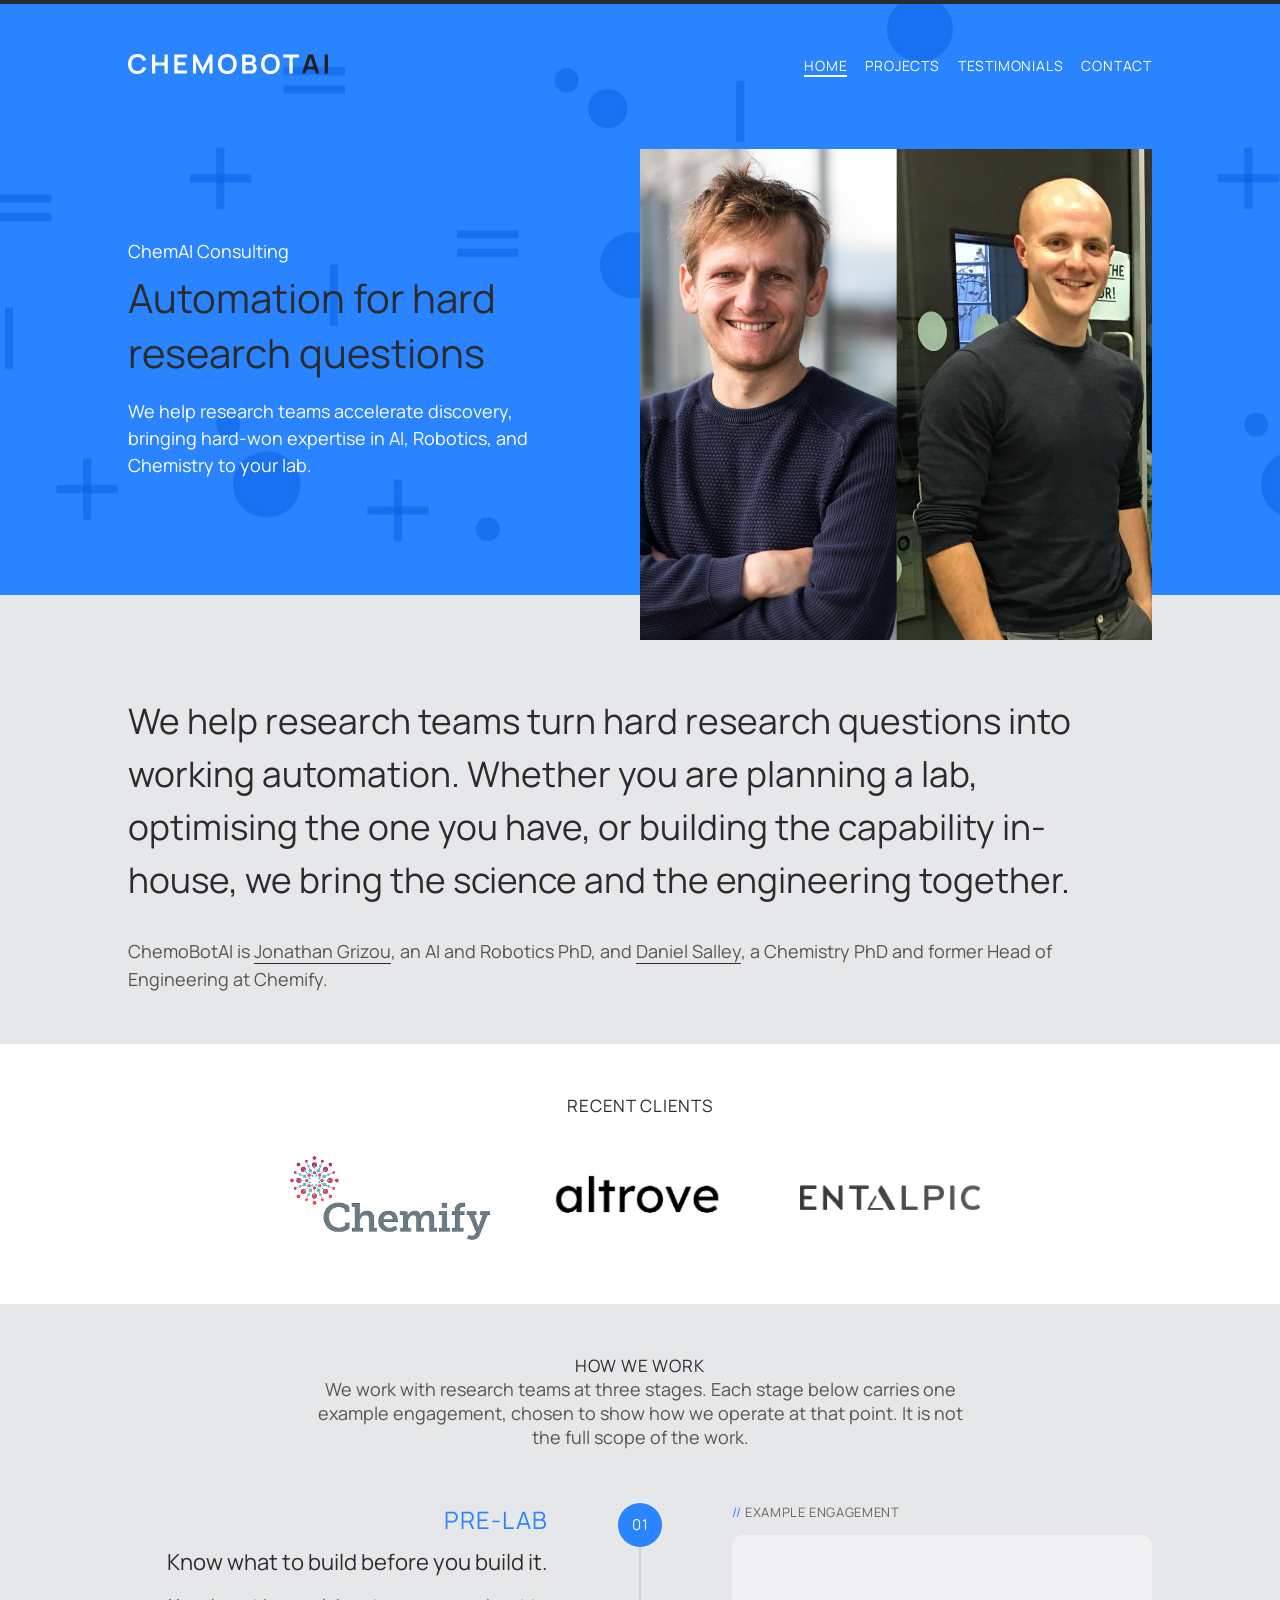
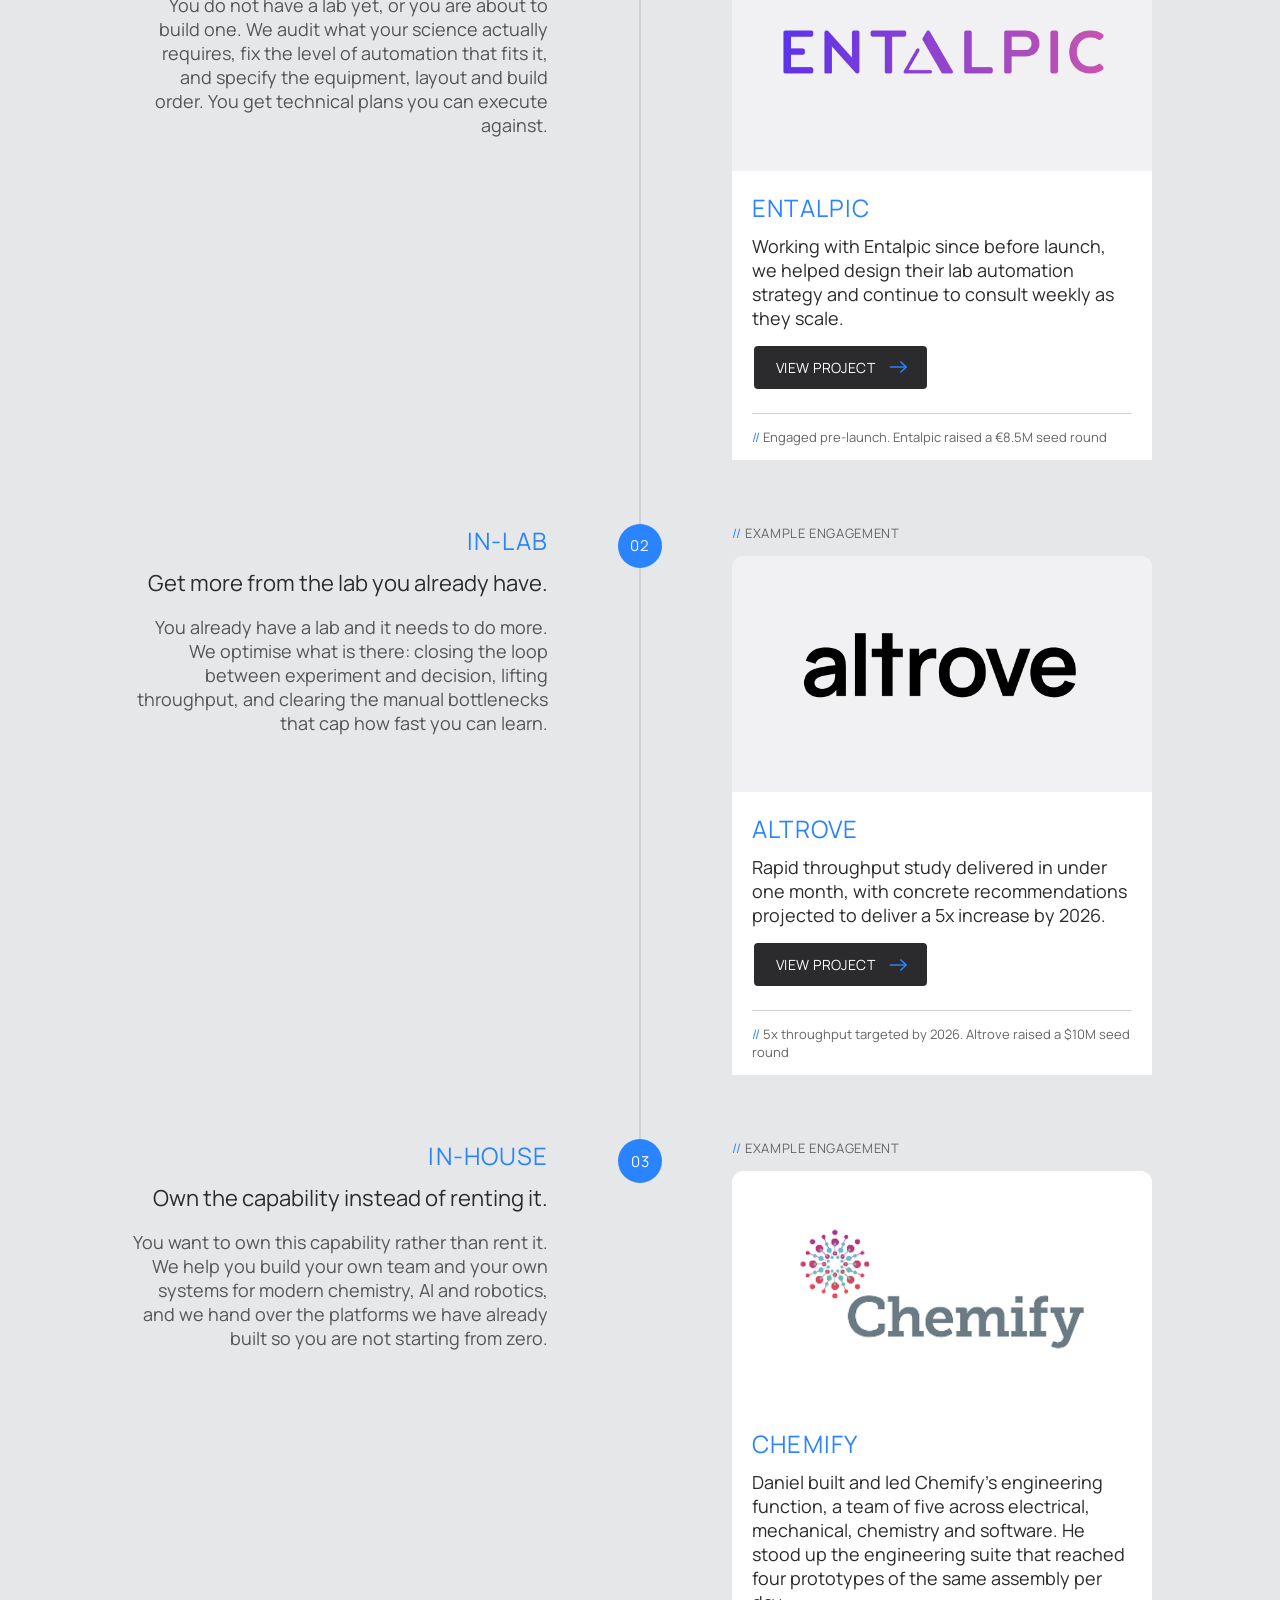
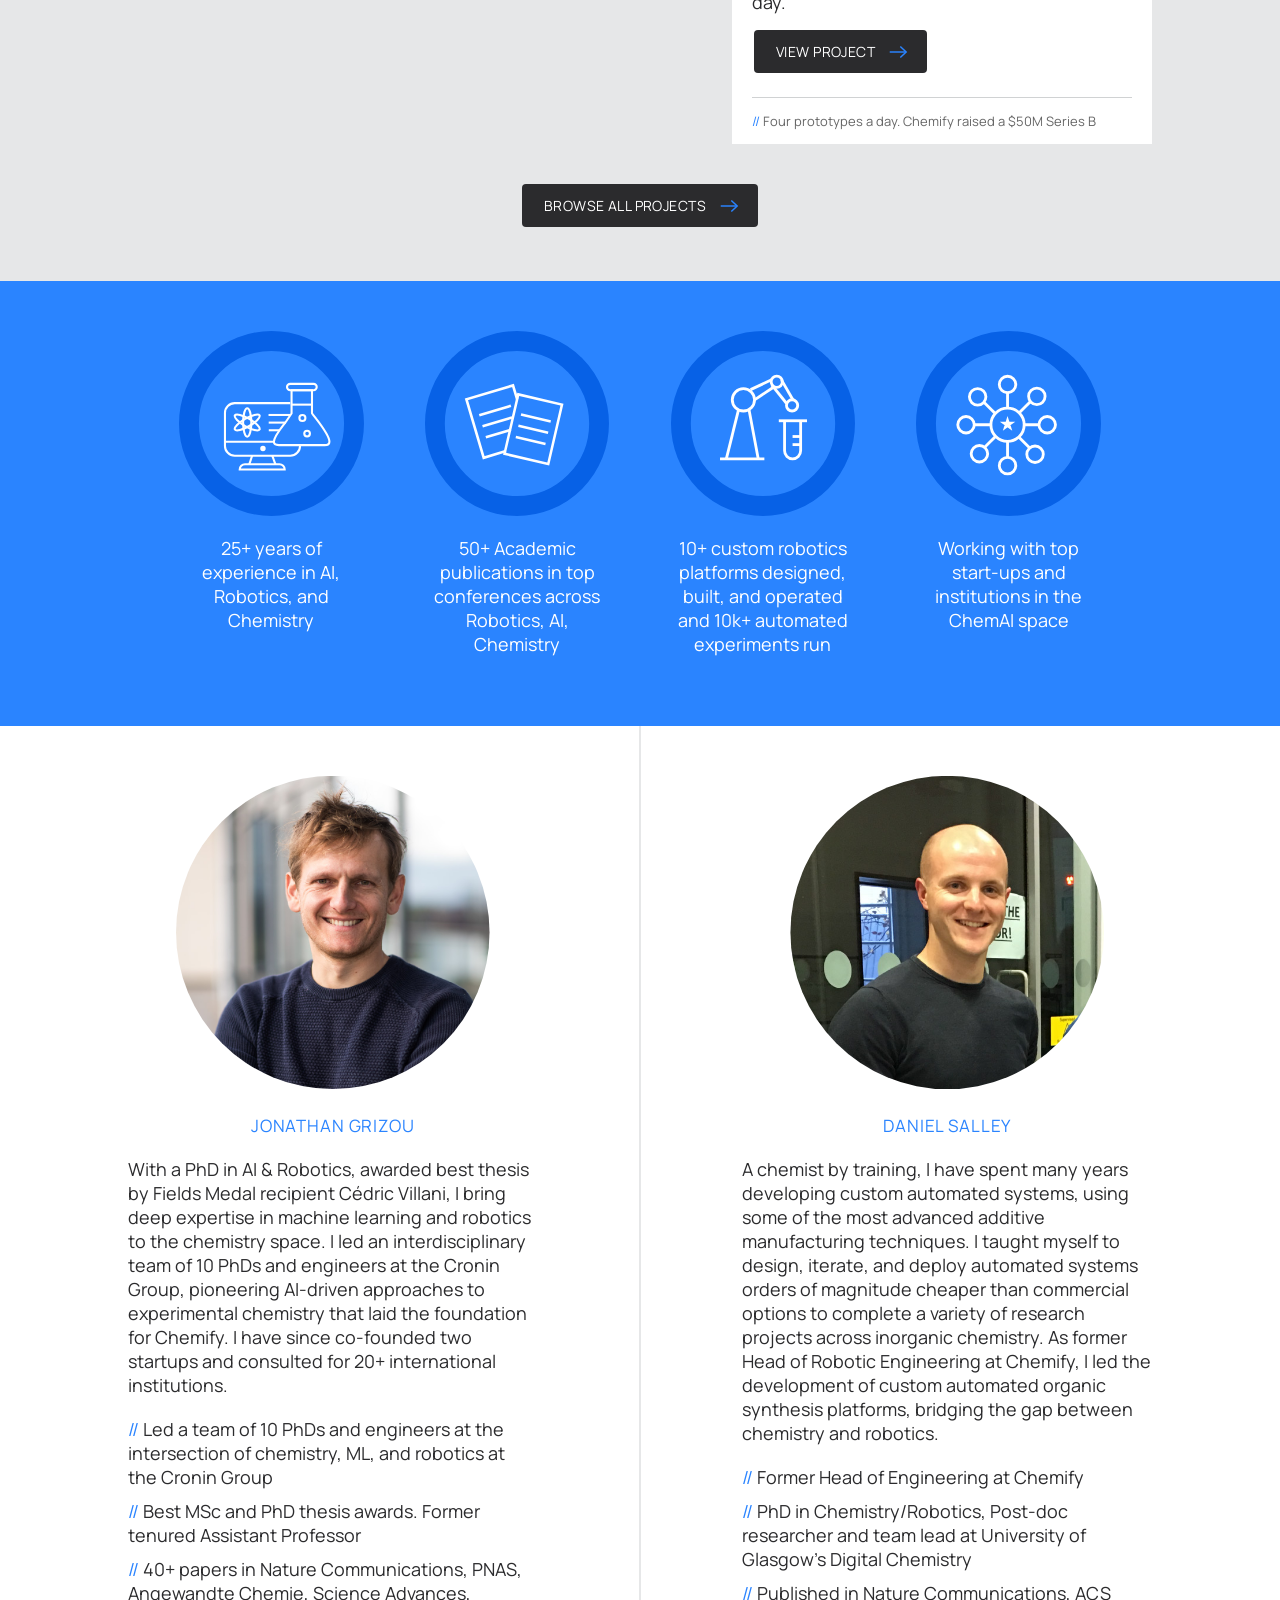
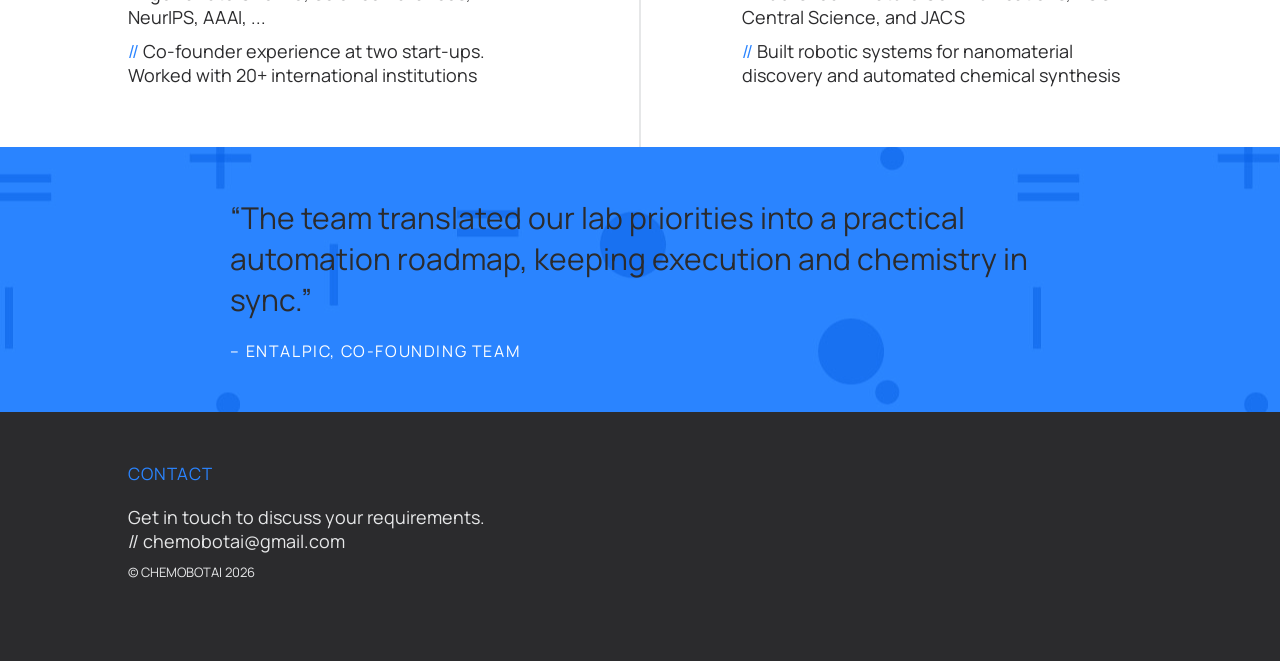
==== commit 1671316d: "Make How We Work a vertical flow and lead the intro with the value prop Rework the stages section fr" ====
--- a/index.html
+++ b/index.html
@@ -52,10 +52,10 @@
     <section class="grey">  
     <div class="wrapper">
         <div class="intro">
-            <p>CHEMOBOTAI is a partnership between <a href="https://scholar.google.com/citations?user=Fej-hGQAAAAJ&hl=en" target="_blank">Jonathan Grizou</a>, an AI & Robotics PhD published in top ML and chemistry venues, and <a href="https://scholar.google.com/citations?user=jPEb5PYAAAAJ&hl=en" target="_blank">Daniel Salley</a>, a Chemist PhD and former Head of Engineering at Chemify who built custom robotic platforms for automated chemical research and synthesis.</p>
-                    
-            <p>Together, we consult for businesses in the ChemAI space on lab automation, robotics, and AI strategy – working with world-class companies including Chemify ($50M Series B), Altrove ($10M Seed), and Entalpic (€8.5M Seed).</p>
-                 
+            <p>We help research teams turn hard research questions into working automation. Whether you are planning a lab, optimising the one you have, or building the capability in-house, we bring the science and the engineering together.</p>
+
+            <p class="intro-support">ChemoBotAI is <a href="https://scholar.google.com/citations?user=Fej-hGQAAAAJ&hl=en" target="_blank">Jonathan Grizou</a>, an AI and Robotics PhD, and <a href="https://scholar.google.com/citations?user=jPEb5PYAAAAJ&hl=en" target="_blank">Daniel Salley</a>, a Chemistry PhD and former Head of Engineering at Chemify.</p>
+
             <!-- <button>More info</button> -->
         </div> <!-- end intro -->
 
@@ -82,66 +82,88 @@
     <section class="grey">
      <div class="wrapper">
          <h3>How We Work</h3>
-
-         <ol class="stage-track">
-            <li class="stage">
-                <div class="stage-marker"><span class="stage-number">01</span></div>
-                <h2 class="stage-name">Pre-Lab</h2>
-                <p class="stage-desc">You do not have a lab yet, or you are about to build one. We audit what your science actually requires, fix the level of automation that fits it, and specify the equipment, layout and build order. You get technical plans you can execute against.</p>
-
-                <article class="project-preview">
-                    <a class="project-preview-link" href="projects/entalpic.html">
-                        <div class="project-preview-image">
-                            <img src="images/projects/entalpic.jpg" alt="Entalpic project visual">
-                        </div>
-                        <div class="project-preview-body">
-                             <h2>Entalpic</h2>
-                             <p>Working with Entalpic since before launch, we helped design their lab automation strategy and continue to consult weekly as they scale.</p>
-                             <span class="btn project-view-btn">View project</span>
-                         </div>
-                         <div class="project-preview-detail"><span class="highlight">//</span> Engaged pre-launch. Entalpic raised a &euro;8.5M seed round</div>
-                     </a>
-                 </article>
+         <p class="flow-intro">We work with research teams at three stages. Each stage below carries one example engagement, chosen to show how we operate at that point. It is not the full scope of the work.</p>
+
+         <ol class="flow">
+            <li class="flow-stage">
+                <div class="flow-mode">
+                    <h2 class="flow-name">Pre-Lab</h2>
+                    <p class="flow-value">Know what to build before you build it.</p>
+                    <p class="flow-desc">You do not have a lab yet, or you are about to build one. We audit what your science actually requires, fix the level of automation that fits it, and specify the equipment, layout and build order. You get technical plans you can execute against.</p>
+                </div>
+
+                <div class="flow-spine"><span class="flow-node">01</span></div>
+
+                <div class="flow-example">
+                    <p class="flow-example-label"><span class="highlight">//</span> Example engagement</p>
+                    <article class="project-preview">
+                        <a class="project-preview-link" href="projects/entalpic.html">
+                            <div class="project-preview-image">
+                                <img src="images/projects/entalpic.jpg" alt="Entalpic project visual">
+                            </div>
+                            <div class="project-preview-body">
+                                 <h2>Entalpic</h2>
+                                 <p>Working with Entalpic since before launch, we helped design their lab automation strategy and continue to consult weekly as they scale.</p>
+                                 <span class="btn project-view-btn">View project</span>
+                             </div>
+                             <div class="project-preview-detail"><span class="highlight">//</span> Engaged pre-launch. Entalpic raised a &euro;8.5M seed round</div>
+                         </a>
+                     </article>
+                </div>
             </li>
 
-            <li class="stage">
-                <div class="stage-marker"><span class="stage-number">02</span></div>
-                <h2 class="stage-name">In-Lab</h2>
-                <p class="stage-desc">You already have a lab and it needs to do more. We optimise what is there: closing the loop between experiment and decision, lifting throughput, and clearing the manual bottlenecks that cap how fast you can learn.</p>
-
-                <article class="project-preview">
-                    <a class="project-preview-link" href="projects/altrove.html">
-                        <div class="project-preview-image">
-                            <img src="images/projects/altrove.jpg" alt="Altrove project visual">
-                        </div>
-                        <div class="project-preview-body">
-                             <h2>Altrove</h2>
-                             <p>Rapid throughput study delivered in under one month, with concrete recommendations projected to deliver a 5x increase by 2026.</p>
-                             <span class="btn project-view-btn">View project</span>
-                         </div>
-                         <div class="project-preview-detail"><span class="highlight">//</span> 5x throughput targeted by 2026. Altrove raised a $10M seed round</div>
-                     </a>
-                 </article>
+            <li class="flow-stage">
+                <div class="flow-mode">
+                    <h2 class="flow-name">In-Lab</h2>
+                    <p class="flow-value">Get more from the lab you already have.</p>
+                    <p class="flow-desc">You already have a lab and it needs to do more. We optimise what is there: closing the loop between experiment and decision, lifting throughput, and clearing the manual bottlenecks that cap how fast you can learn.</p>
+                </div>
+
+                <div class="flow-spine"><span class="flow-node">02</span></div>
+
+                <div class="flow-example">
+                    <p class="flow-example-label"><span class="highlight">//</span> Example engagement</p>
+                    <article class="project-preview">
+                        <a class="project-preview-link" href="projects/altrove.html">
+                            <div class="project-preview-image">
+                                <img src="images/projects/altrove.jpg" alt="Altrove project visual">
+                            </div>
+                            <div class="project-preview-body">
+                                 <h2>Altrove</h2>
+                                 <p>Rapid throughput study delivered in under one month, with concrete recommendations projected to deliver a 5x increase by 2026.</p>
+                                 <span class="btn project-view-btn">View project</span>
+                             </div>
+                             <div class="project-preview-detail"><span class="highlight">//</span> 5x throughput targeted by 2026. Altrove raised a $10M seed round</div>
+                         </a>
+                     </article>
+                </div>
             </li>
 
-            <li class="stage">
-                <div class="stage-marker"><span class="stage-number">03</span></div>
-                <h2 class="stage-name">In-House</h2>
-                <p class="stage-desc">You want to own this capability rather than rent it. We help you build your own team and your own systems for modern chemistry, AI and robotics, and we hand over the platforms we have already built so you are not starting from zero.</p>
-
-                <article class="project-preview">
-                    <a class="project-preview-link" href="projects/chemify.html">
-                        <div class="project-preview-image">
-                            <img src="images/projects/chemify.png" alt="Chemify logo">
-                        </div>
-                        <div class="project-preview-body">
-                             <h2>Chemify</h2>
-                             <p>Daniel built and led Chemify's engineering function, a team of five across electrical, mechanical, chemistry and software. He stood up the engineering suite that reached four prototypes of the same assembly per day.</p>
-                             <span class="btn project-view-btn">View project</span>
-                         </div>
-                         <div class="project-preview-detail"><span class="highlight">//</span> Four prototypes a day. Chemify raised a $50M Series B</div>
-                     </a>
-                 </article>
+            <li class="flow-stage">
+                <div class="flow-mode">
+                    <h2 class="flow-name">In-House</h2>
+                    <p class="flow-value">Own the capability instead of renting it.</p>
+                    <p class="flow-desc">You want to own this capability rather than rent it. We help you build your own team and your own systems for modern chemistry, AI and robotics, and we hand over the platforms we have already built so you are not starting from zero.</p>
+                </div>
+
+                <div class="flow-spine"><span class="flow-node">03</span></div>
+
+                <div class="flow-example">
+                    <p class="flow-example-label"><span class="highlight">//</span> Example engagement</p>
+                    <article class="project-preview">
+                        <a class="project-preview-link" href="projects/chemify.html">
+                            <div class="project-preview-image">
+                                <img src="images/projects/chemify.png" alt="Chemify logo">
+                            </div>
+                            <div class="project-preview-body">
+                                 <h2>Chemify</h2>
+                                 <p>Daniel built and led Chemify's engineering function, a team of five across electrical, mechanical, chemistry and software. He stood up the engineering suite that reached four prototypes of the same assembly per day.</p>
+                                 <span class="btn project-view-btn">View project</span>
+                             </div>
+                             <div class="project-preview-detail"><span class="highlight">//</span> Four prototypes a day. Chemify raised a $50M Series B</div>
+                         </a>
+                     </article>
+                </div>
             </li>
          </ol>
 
--- a/chemobotAI-style.css
+++ b/chemobotAI-style.css
@@ -105,31 +105,33 @@
 
 /* ----------------------------------------*/
 
-.stage-track{
-    margin:26px 0 28px;
+/* How we work: vertical flow with a central spine.
+   mode (left) | spine (centre) | example engagement (right) */
+
+.flow-intro{
+    max-width:660px;
+    margin:0 auto 54px;
+    text-align:center;
+    color:#555;}
+
+.flow-stage{
+    list-style:none;
     display:grid;
-    grid-template-columns:repeat(3,minmax(0,1fr));
-    grid-template-rows:auto auto auto auto;
-    column-gap:22px;
-    row-gap:0;}
-
-/* subgrid keeps marker, name, description and card rows aligned across
-   all three columns regardless of how long each description runs */
-.stage{
-    list-style:none;
-    position:relative;
-    display:grid;
-    grid-row:span 4;
-    grid-template-rows:subgrid;}
-
-.stage-marker{
-    position:relative;
-    height:44px;
-    display:flex;
-    align-items:center;
-    margin-bottom:16px;}
-
-.stage-number{
+    grid-template-columns:1fr 96px 1fr;
+    grid-template-areas:"mode spine example";
+    padding-bottom:64px;}
+
+.flow-stage:last-child{padding-bottom:0;}
+
+.flow-mode{
+    grid-area:mode;
+    padding-right:44px;
+    text-align:right;}
+
+.flow-spine{grid-area:spine;position:relative;}
+.flow-example{grid-area:example;padding-left:44px;}
+
+.flow-node{
     position:relative;
     z-index:1;
     width:44px;
@@ -140,23 +142,38 @@
     display:flex;
     align-items:center;
     justify-content:center;
+    margin:0 auto;
     font-size:15px;
     letter-spacing:0.05em;}
 
-/* connector runs from each node across the grid gap to the next */
-.stage-marker::after{
+/* the line runs from each node down to the next one, so it never dangles */
+.flow-spine::before{
     content:"";
     position:absolute;
-    left:44px;
-    right:-22px;
-    top:50%;
-    height:2px;
+    left:50%;
+    margin-left:-1px;
+    top:44px;
+    bottom:-64px;
+    width:2px;
     background:#d0d2d3;}
 
-.stage:last-child .stage-marker::after{display:none;}
-
-.stage-name{font-size:24px;color:#2a84ff;margin-bottom:14px;}
-.stage-desc{margin-bottom:24px;}
+.flow-stage:last-child .flow-spine::before{display:none;}
+
+.flow-name{font-size:24px;color:#2a84ff;margin-bottom:12px;}
+
+.flow-value{
+    font-size:22px;
+    line-height:1.35;
+    margin-bottom:16px;}
+
+.flow-desc{margin-bottom:0;color:#555;}
+
+.flow-example-label{
+    text-transform:uppercase;
+    letter-spacing:0.05em;
+    font-size:13px;
+    color:#666;
+    margin-bottom:14px;}
 
 /* ----------------------------------------*/
 
@@ -167,6 +184,18 @@
 .intro a{color: inherit;border-bottom:2px solid #2b2b2d;}
 .intro {text-align: center;}
 .intro button{margin-top: 30px;}
+
+/* scoped to .intro so it outweighs the .intro p font-size, here and in
+   the mobile override */
+.intro .intro-support{
+    font-size:18px;
+    line-height:1.6;
+    color:#555;
+    margin-top:30px;
+    margin-bottom:0;}
+
+/* the 2px underline is too heavy at this size */
+.intro .intro-support a{border-bottom-width:1px;}
 
 /* ----------------------------------------*/
 
--- a/mobile-style.css
+++ b/mobile-style.css
@@ -14,8 +14,10 @@
         grid-template-columns: repeat(2, minmax(0, 1fr));
     }
 
-    .stage-track {column-gap:16px;}
-    .stage-marker::after {right:-16px;}
+    .flow-stage {grid-template-columns:1fr 72px 1fr;}
+    .flow-mode {padding-right:26px;}
+    .flow-example {padding-left:26px;}
+    .flow-value {font-size:20px;}
 }
 /* ----------------------------------------*/
 
@@ -65,10 +67,20 @@
         padding: 20px;
     }
 
-    /* stacked: cross-column alignment is meaningless, so drop the subgrid */
-    .stage-track {grid-template-columns: 1fr; row-gap:34px;}
-    .stage {display:block; grid-row:auto;}
-    .stage-marker::after {display:none;}
+    /* spine moves to the left edge and spans both rows, so the line keeps
+       running through the section instead of collapsing */
+    .flow-stage {
+        grid-template-columns:44px 1fr;
+        grid-template-areas:
+            "spine mode"
+            "spine example";
+        column-gap:20px;
+        padding-bottom:44px;}
+
+    .flow-mode {padding-right:0; text-align:left; margin-bottom:26px;}
+    .flow-example {padding-left:0;}
+    .flow-spine::before {bottom:-44px;}
+    .flow-intro {text-align:left; margin-bottom:40px;}
 
 }
 
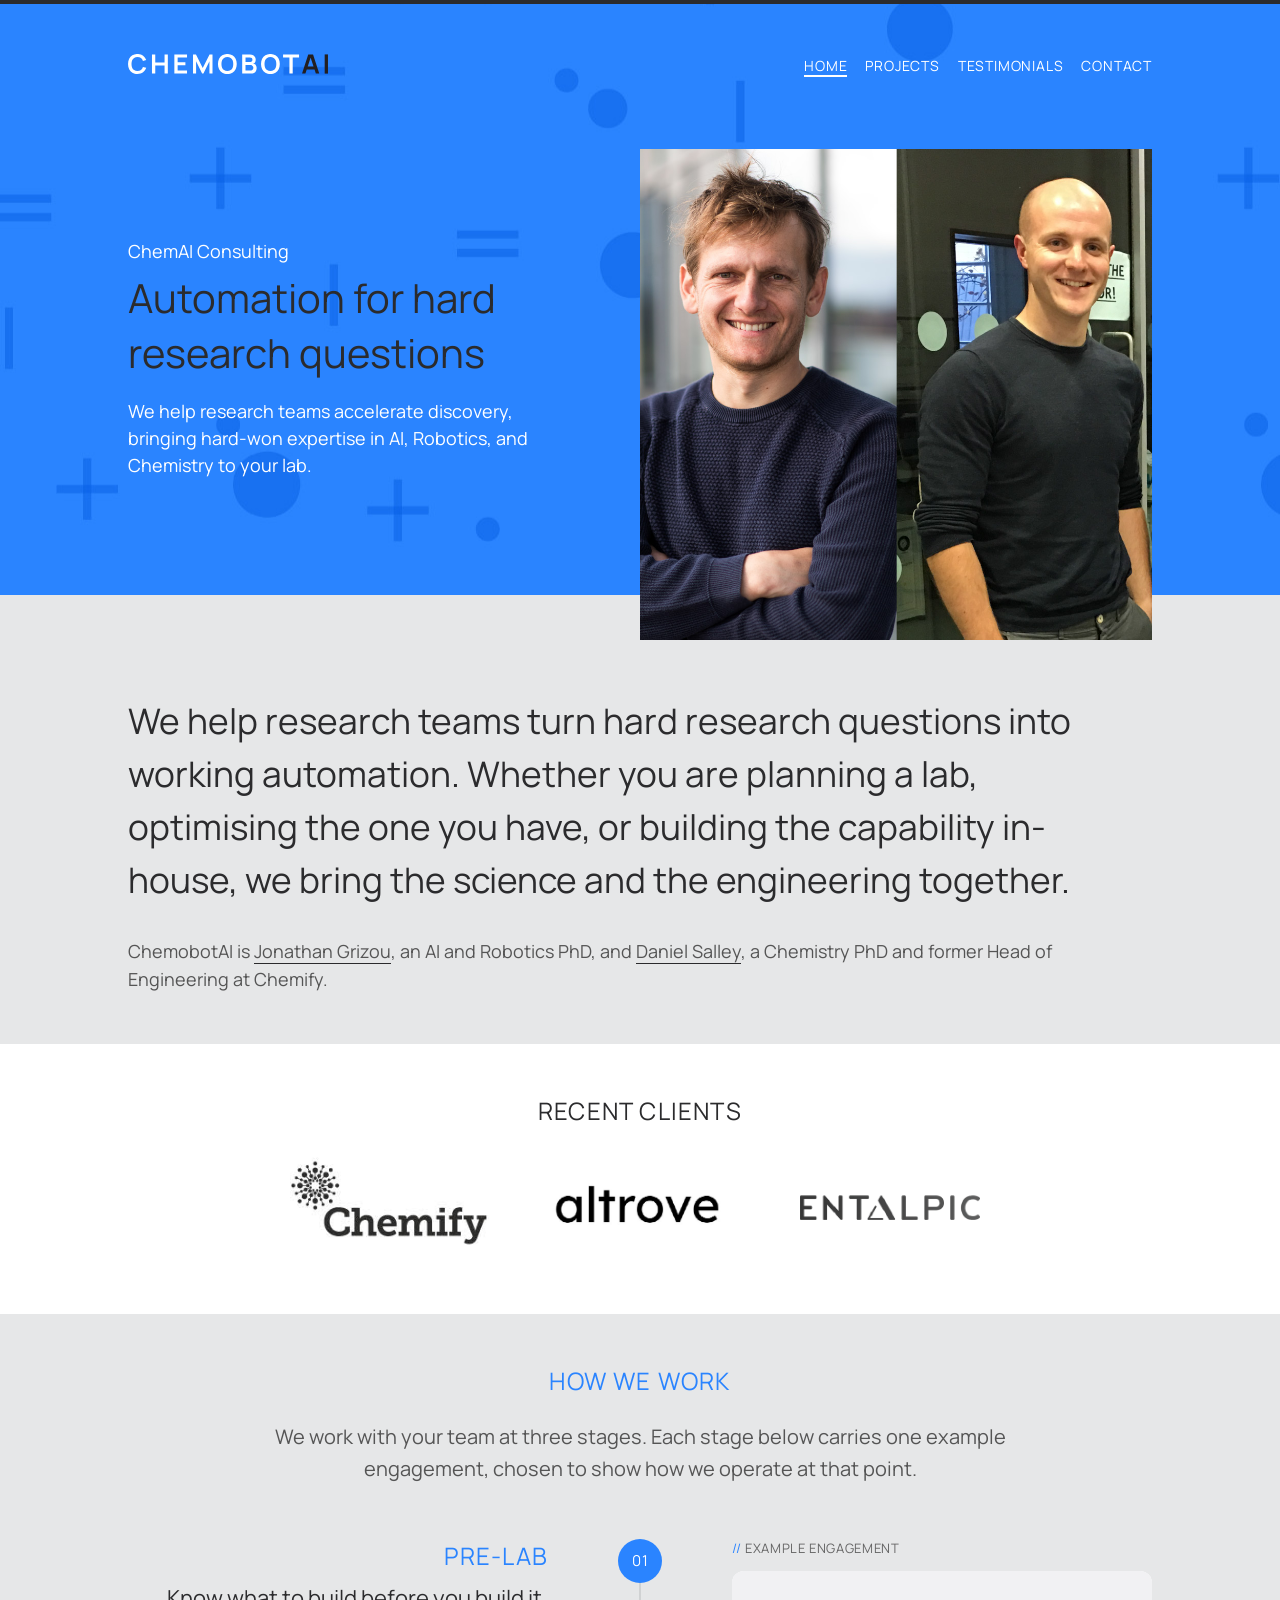
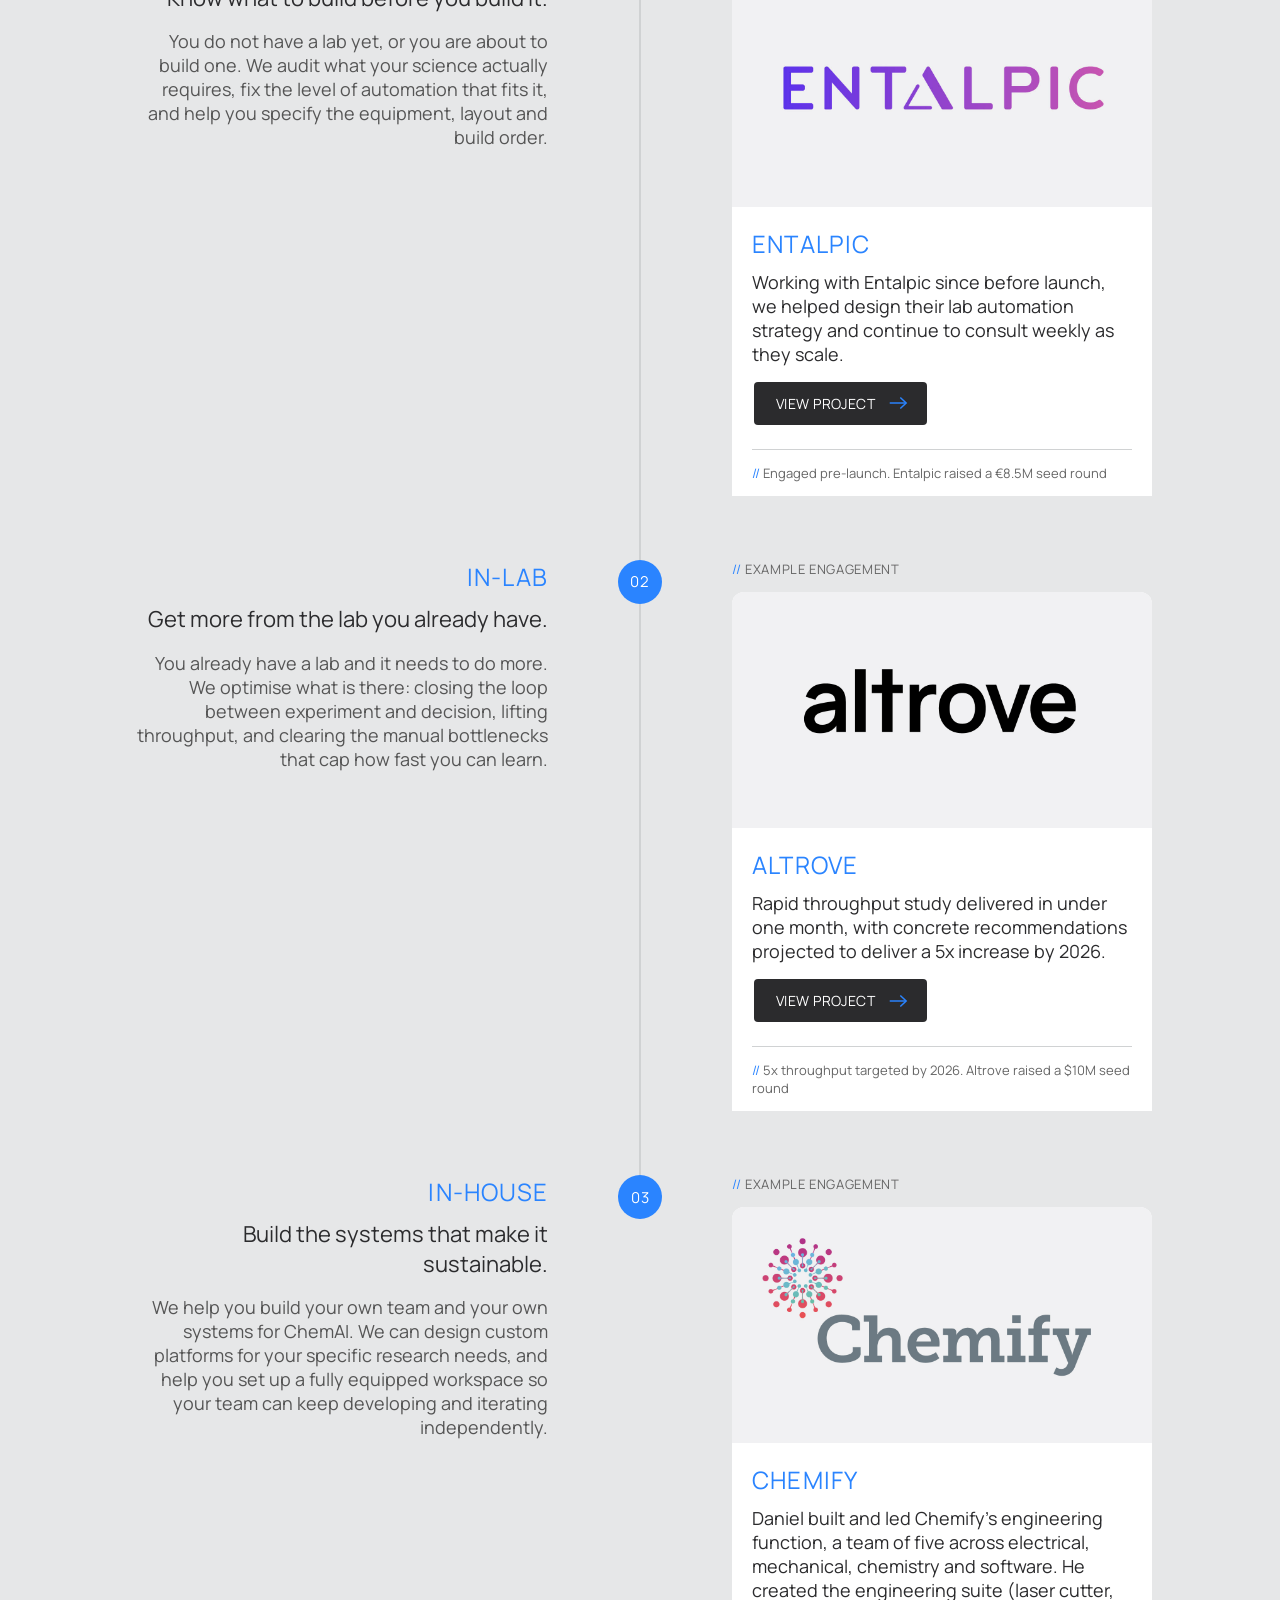
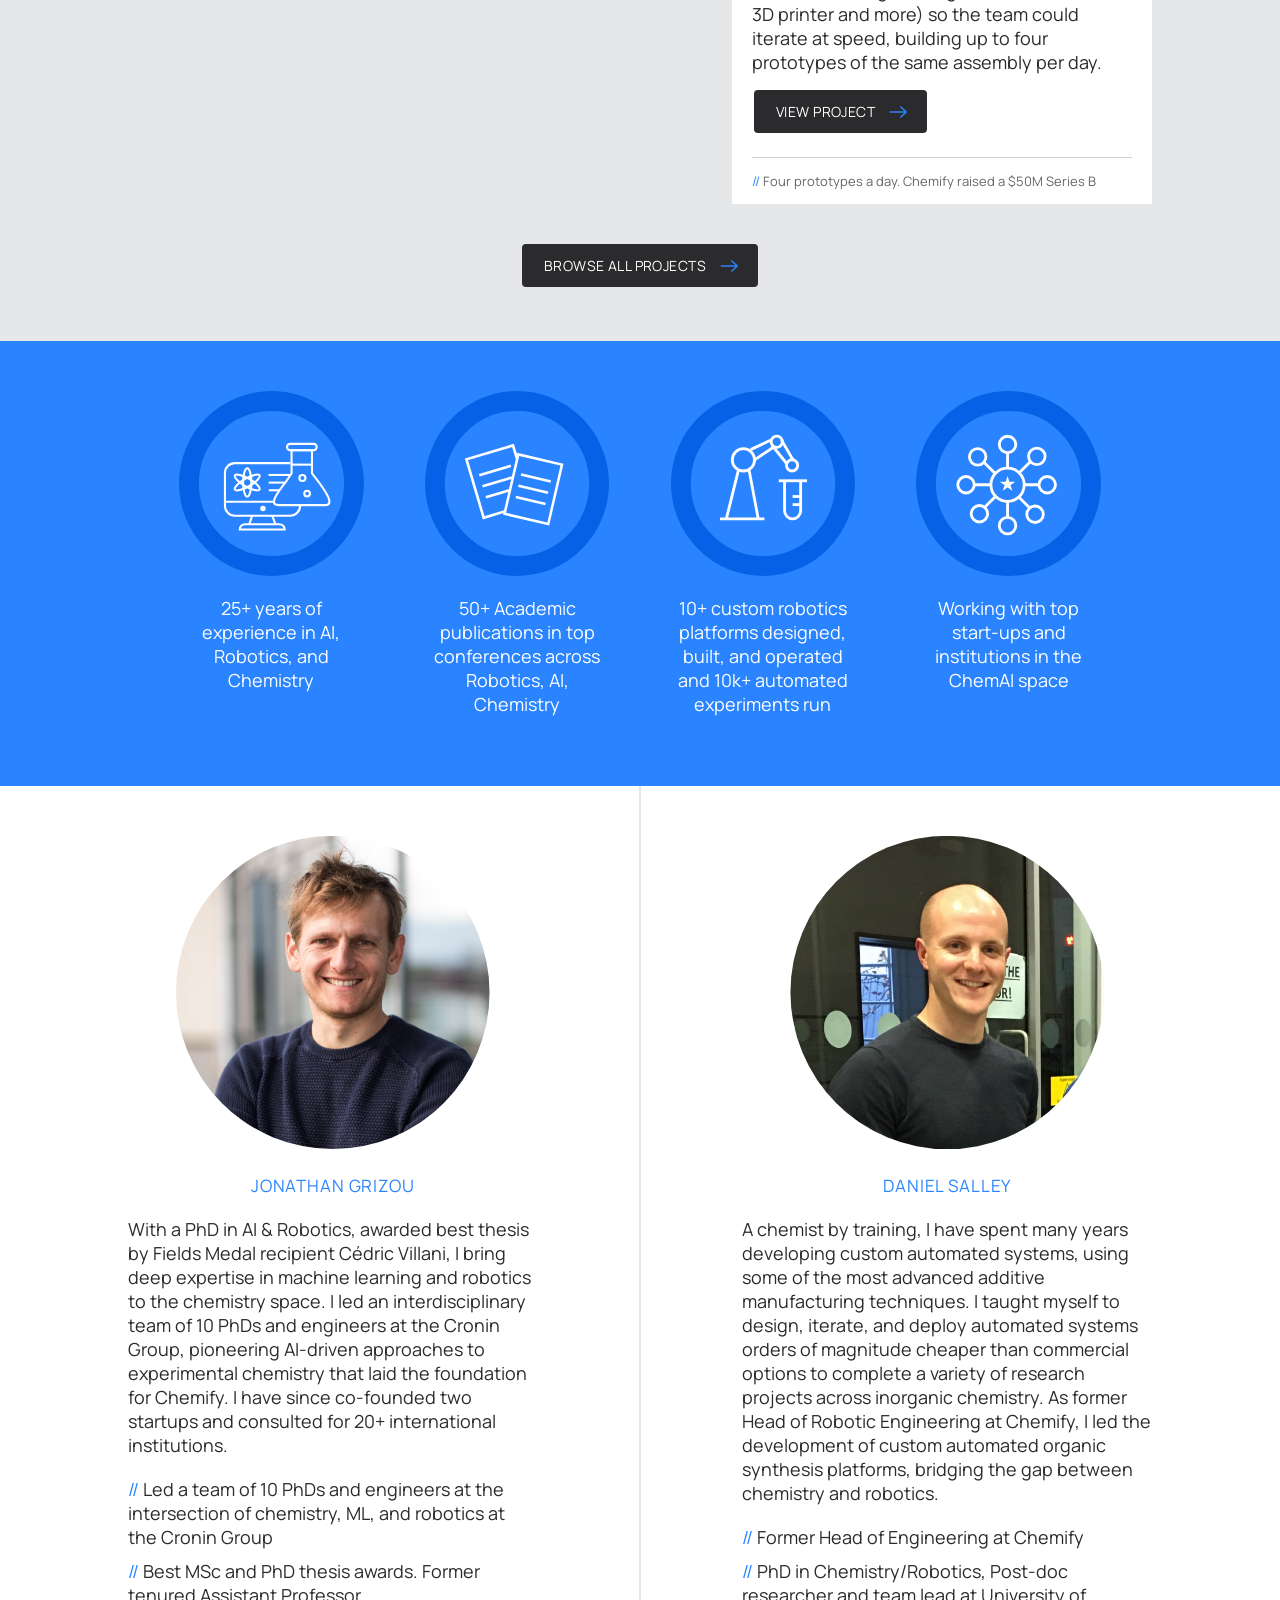
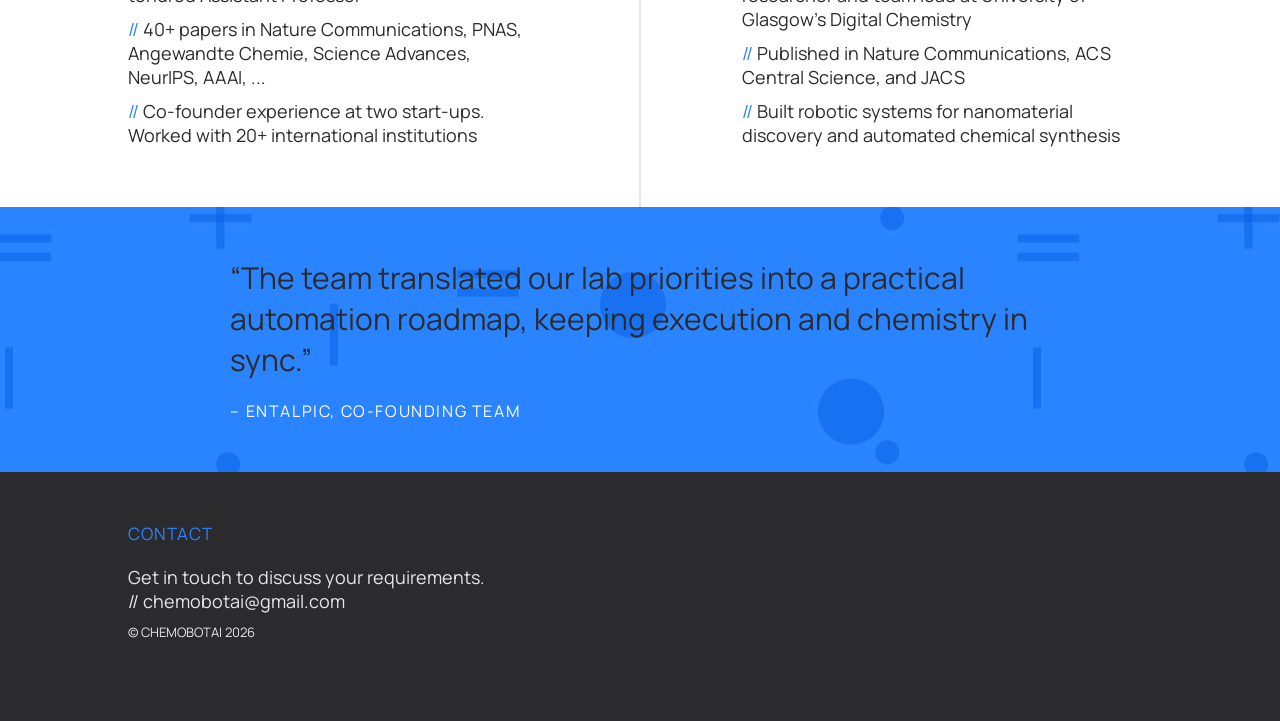
==== commit cbc631f1: "Replace scientific work grid with a publications list, drop platforms Turn the six-card Scientific W" ====
--- a/index.html
+++ b/index.html
@@ -54,7 +54,7 @@
         <div class="intro">
             <p>We help research teams turn hard research questions into working automation. Whether you are planning a lab, optimising the one you have, or building the capability in-house, we bring the science and the engineering together.</p>
 
-            <p class="intro-support">ChemoBotAI is <a href="https://scholar.google.com/citations?user=Fej-hGQAAAAJ&hl=en" target="_blank">Jonathan Grizou</a>, an AI and Robotics PhD, and <a href="https://scholar.google.com/citations?user=jPEb5PYAAAAJ&hl=en" target="_blank">Daniel Salley</a>, a Chemistry PhD and former Head of Engineering at Chemify.</p>
+            <p class="intro-support">ChemobotAI is <a href="https://scholar.google.com/citations?user=Fej-hGQAAAAJ&hl=en" target="_blank">Jonathan Grizou</a>, an AI and Robotics PhD, and <a href="https://scholar.google.com/citations?user=jPEb5PYAAAAJ&hl=en" target="_blank">Daniel Salley</a>, a Chemistry PhD and former Head of Engineering at Chemify.</p>
 
             <!-- <button>More info</button> -->
         </div> <!-- end intro -->
@@ -65,9 +65,9 @@
 
     <section class="white">
      <div class="wrapper">
-         <h3>Recent Clients</h3>
+         <h3 class="section-heading">Recent Clients</h3>
          <ul class="clients">
-            <li><img src="images/logos/chemify-logo.png" alt="Chemify logo"/></li>
+            <li><img src="images/logos/chemify-logo.jpg" alt="Chemify logo"/></li>
              <li><img src="images/logos/altrove-logo.png" alt="Altrove logo"/></li>
             <li><img src="images/logos/entalpic-logo.png" alt="Entalpic logo"/></li>
          </ul><!--end clients ul-->
@@ -81,15 +81,15 @@
 
     <section class="grey">
      <div class="wrapper">
-         <h3>How We Work</h3>
-         <p class="flow-intro">We work with research teams at three stages. Each stage below carries one example engagement, chosen to show how we operate at that point. It is not the full scope of the work.</p>
+         <h3 class="section-heading section-heading-accent">How We Work</h3>
+         <p class="flow-intro">We work with your team at three stages. Each stage below carries one example engagement, chosen to show how we operate at that point.</p>
 
          <ol class="flow">
             <li class="flow-stage">
                 <div class="flow-mode">
                     <h2 class="flow-name">Pre-Lab</h2>
                     <p class="flow-value">Know what to build before you build it.</p>
-                    <p class="flow-desc">You do not have a lab yet, or you are about to build one. We audit what your science actually requires, fix the level of automation that fits it, and specify the equipment, layout and build order. You get technical plans you can execute against.</p>
+                    <p class="flow-desc">You do not have a lab yet, or you are about to build one. We audit what your science actually requires, fix the level of automation that fits it, and help you specify the equipment, layout and build order.</p>
                 </div>
 
                 <div class="flow-spine"><span class="flow-node">01</span></div>
@@ -142,8 +142,8 @@
             <li class="flow-stage">
                 <div class="flow-mode">
                     <h2 class="flow-name">In-House</h2>
-                    <p class="flow-value">Own the capability instead of renting it.</p>
-                    <p class="flow-desc">You want to own this capability rather than rent it. We help you build your own team and your own systems for modern chemistry, AI and robotics, and we hand over the platforms we have already built so you are not starting from zero.</p>
+                    <p class="flow-value">Build the systems that make it sustainable.</p>
+                    <p class="flow-desc">We help you build your own team and your own systems for ChemAI. We can design custom platforms for your specific research needs, and help you set up a fully equipped workspace so your team can keep developing and iterating independently.</p>
                 </div>
 
                 <div class="flow-spine"><span class="flow-node">03</span></div>
@@ -153,11 +153,11 @@
                     <article class="project-preview">
                         <a class="project-preview-link" href="projects/chemify.html">
                             <div class="project-preview-image">
-                                <img src="images/projects/chemify.png" alt="Chemify logo">
+                                <img src="images/projects/chemify.jpg" alt="Chemify logo">
                             </div>
                             <div class="project-preview-body">
                                  <h2>Chemify</h2>
-                                 <p>Daniel built and led Chemify's engineering function, a team of five across electrical, mechanical, chemistry and software. He stood up the engineering suite that reached four prototypes of the same assembly per day.</p>
+                                 <p>Daniel built and led Chemify's engineering function, a team of five across electrical, mechanical, chemistry and software. He created the engineering suite (laser cutter, 3D printer and more) so the team could iterate at speed, building up to four prototypes of the same assembly per day.</p>
                                  <span class="btn project-view-btn">View project</span>
                              </div>
                              <div class="project-preview-detail"><span class="highlight">//</span> Four prototypes a day. Chemify raised a $50M Series B</div>
--- a/chemobotAI-style.css
+++ b/chemobotAI-style.css
@@ -108,11 +108,16 @@
 /* How we work: vertical flow with a central spine.
    mode (left) | spine (centre) | example engagement (right) */
 
+.section-heading{font-size:24px;}
+.section-heading-accent{color:#2a84ff;}
+
 .flow-intro{
-    max-width:660px;
-    margin:0 auto 54px;
+    max-width:820px;
+    margin:24px auto 54px;
     text-align:center;
-    color:#555;}
+    color:#555;
+    font-size:20px;
+    line-height:1.6;}
 
 .flow-stage{
     list-style:none;
@@ -346,6 +351,80 @@
 .project-section-spacer {
     height: 34px;
 }
+
+/* ----------------------------------------*/
+
+.pub-intro{max-width:780px;margin:0 auto 10px;text-align:center;color:#555;}
+
+.pub-list{margin:26px 0 10px;padding:0;}
+
+.pub{
+    list-style:none;
+    border-bottom:1px solid #d0d2d3;}
+
+.pub:first-child{border-top:1px solid #d0d2d3;}
+
+/* the whole two-line row is the toggle, so the entry stays compact and
+   there is no separate control taking a third line */
+.pub-details summary{
+    cursor:pointer;
+    list-style:none;
+    display:block;
+    padding:13px 30px 13px 0;
+    position:relative;}
+
+.pub-details summary::-webkit-details-marker{display:none;}
+
+.pub-details summary::after{
+    content:"+";
+    position:absolute;
+    right:4px;
+    top:13px;
+    color:#2a84ff;
+    font-size:16px;}
+
+.pub-details[open] summary::after{content:"\2212";}
+
+.pub-details summary:hover .pub-title{color:#2a84ff;}
+
+/* the global h2 rule uppercases everything; paper titles must keep their
+   own casing because chemical names depend on it */
+.pub-title{
+    display:block;
+    font-size:17px;
+    line-height:1.35;
+    text-transform:none;
+    letter-spacing:0;
+    margin-bottom:3px;}
+
+/* venue, year and authors share one line to keep the row to two lines */
+.pub-meta{display:block;font-size:13px;line-height:1.5;color:#666;}
+
+.pub-venue{
+    color:#2a84ff;
+    text-transform:uppercase;
+    letter-spacing:0.05em;}
+
+.pub-year{margin-left:8px;}
+
+.pub-authors{margin-left:8px;}
+.pub-authors::before{content:"\00b7  ";}
+
+.pub-us{color:#2b2b2d;font-weight:500;}
+
+.pub-body{
+    padding:0 30px 18px 0;
+    color:#555;
+    max-width:820px;}
+
+.pub-summary{margin-bottom:10px;color:#2b2b2d;}
+.pub-body p{margin-bottom:12px;}
+
+.pub-link{
+    color:#2a84ff;
+    font-size:14px;
+    border-bottom:1px solid #2a84ff;}
+
 
 .project-view-btn {
     margin-top: 16px;
--- a/mobile-style.css
+++ b/mobile-style.css
@@ -13,6 +13,7 @@
     .project-preview-grid {
         grid-template-columns: repeat(2, minmax(0, 1fr));
     }
+
 
     .flow-stage {grid-template-columns:1fr 72px 1fr;}
     .flow-mode {padding-right:26px;}
@@ -66,6 +67,7 @@
         width: 100%;
         padding: 20px;
     }
+
 
     /* spine moves to the left edge and spans both rows, so the line keeps
        running through the section instead of collapsing */
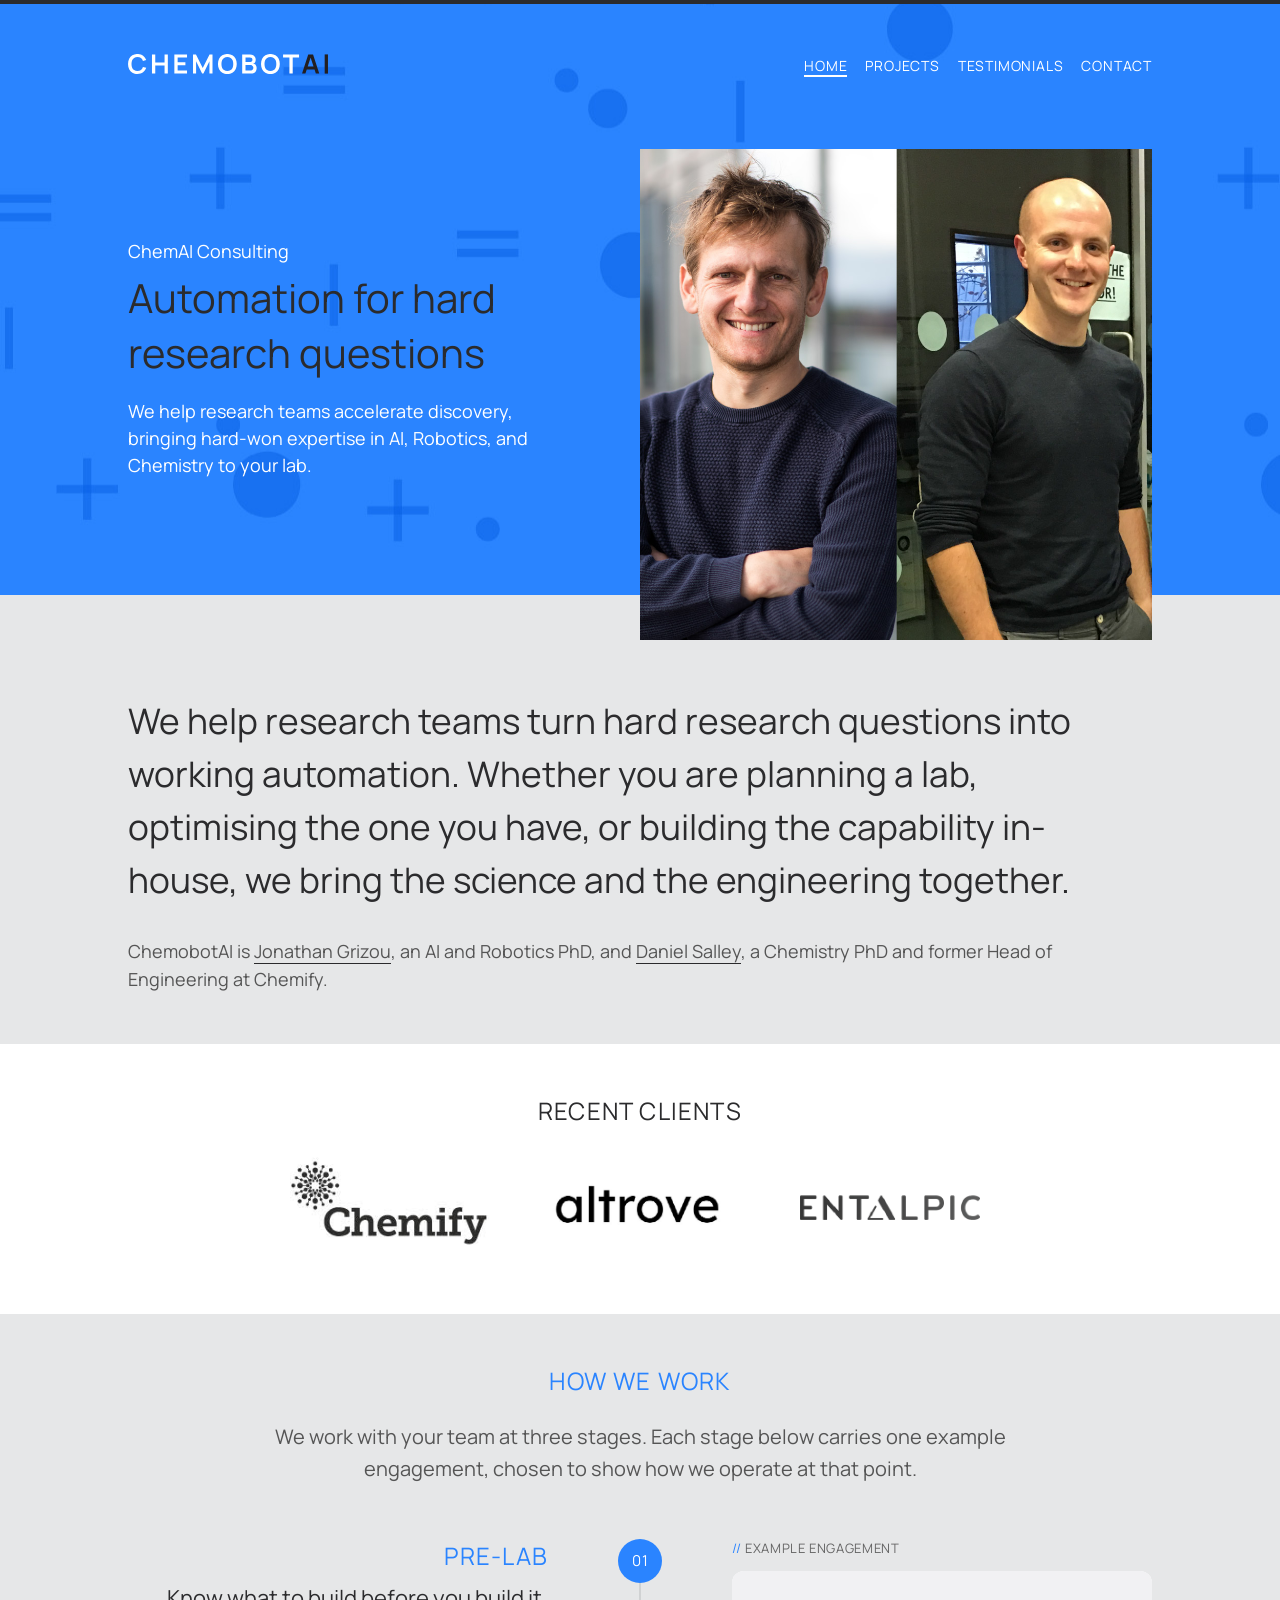
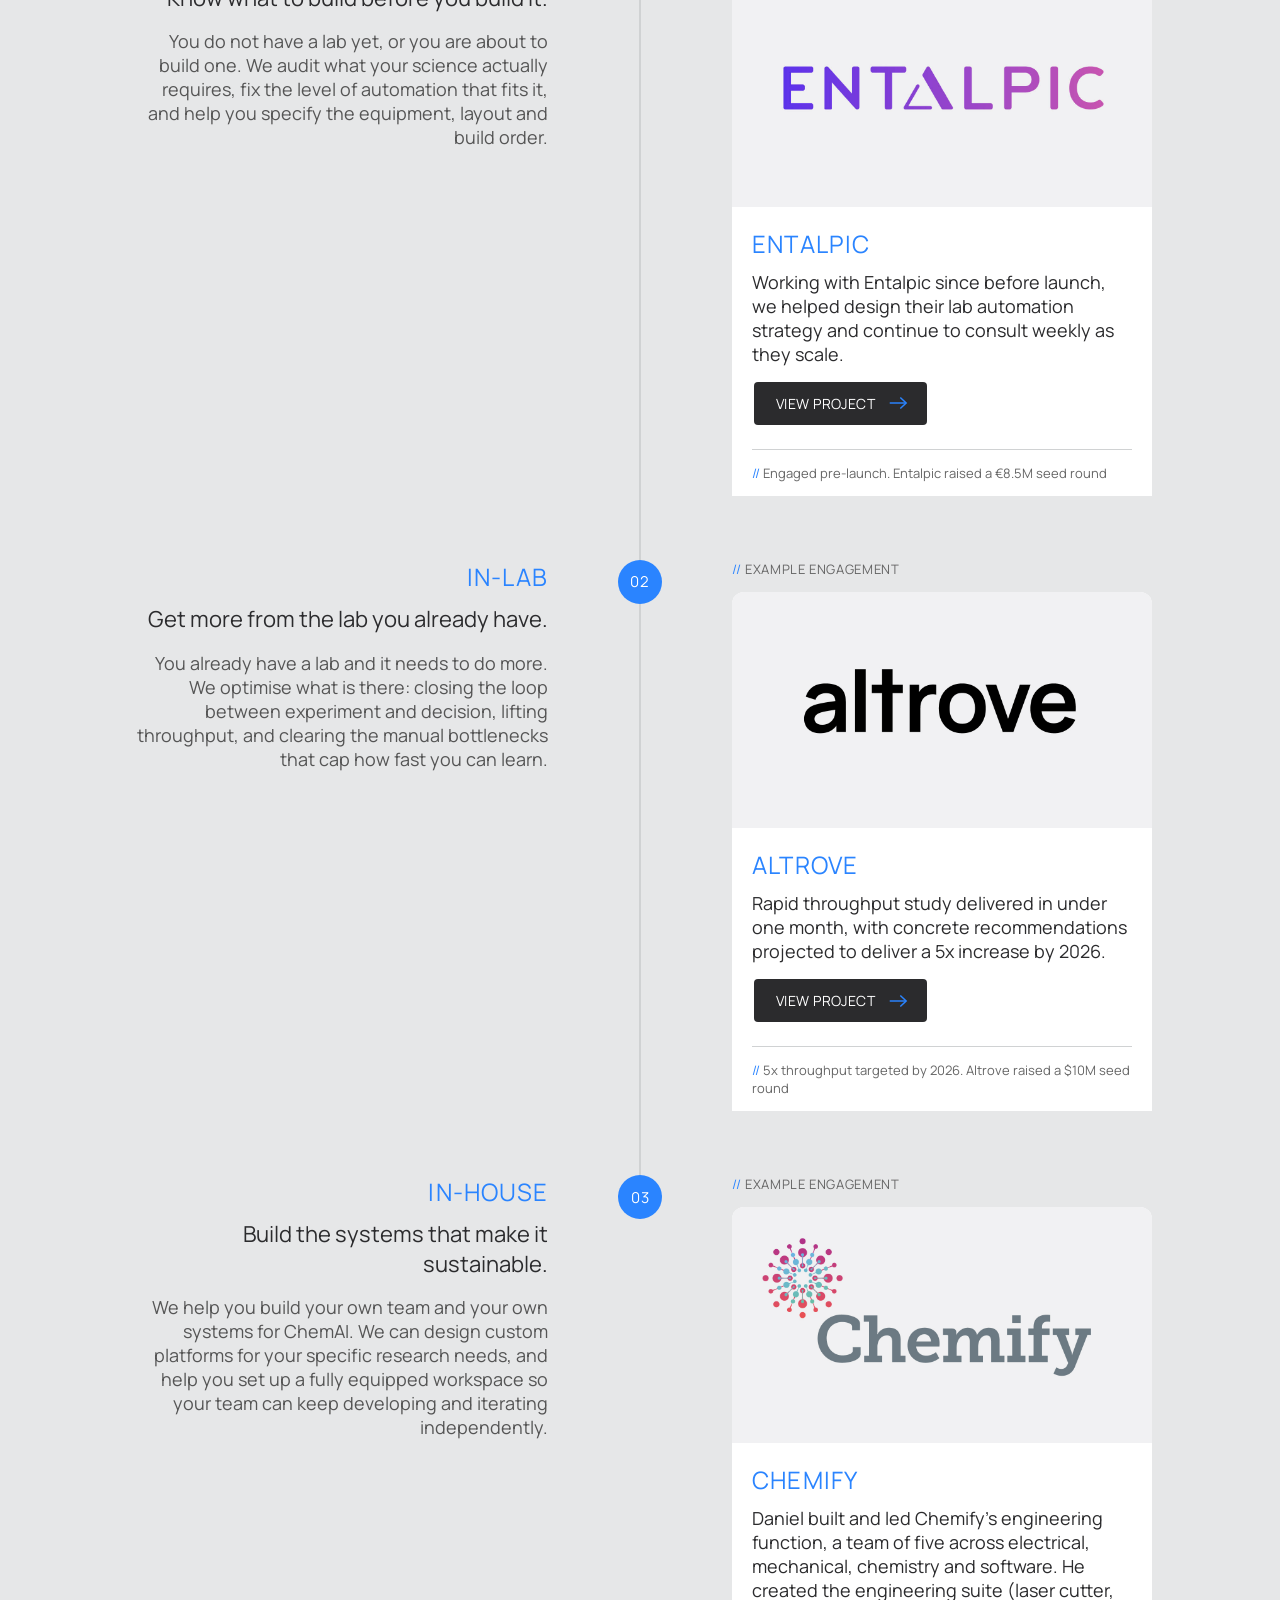
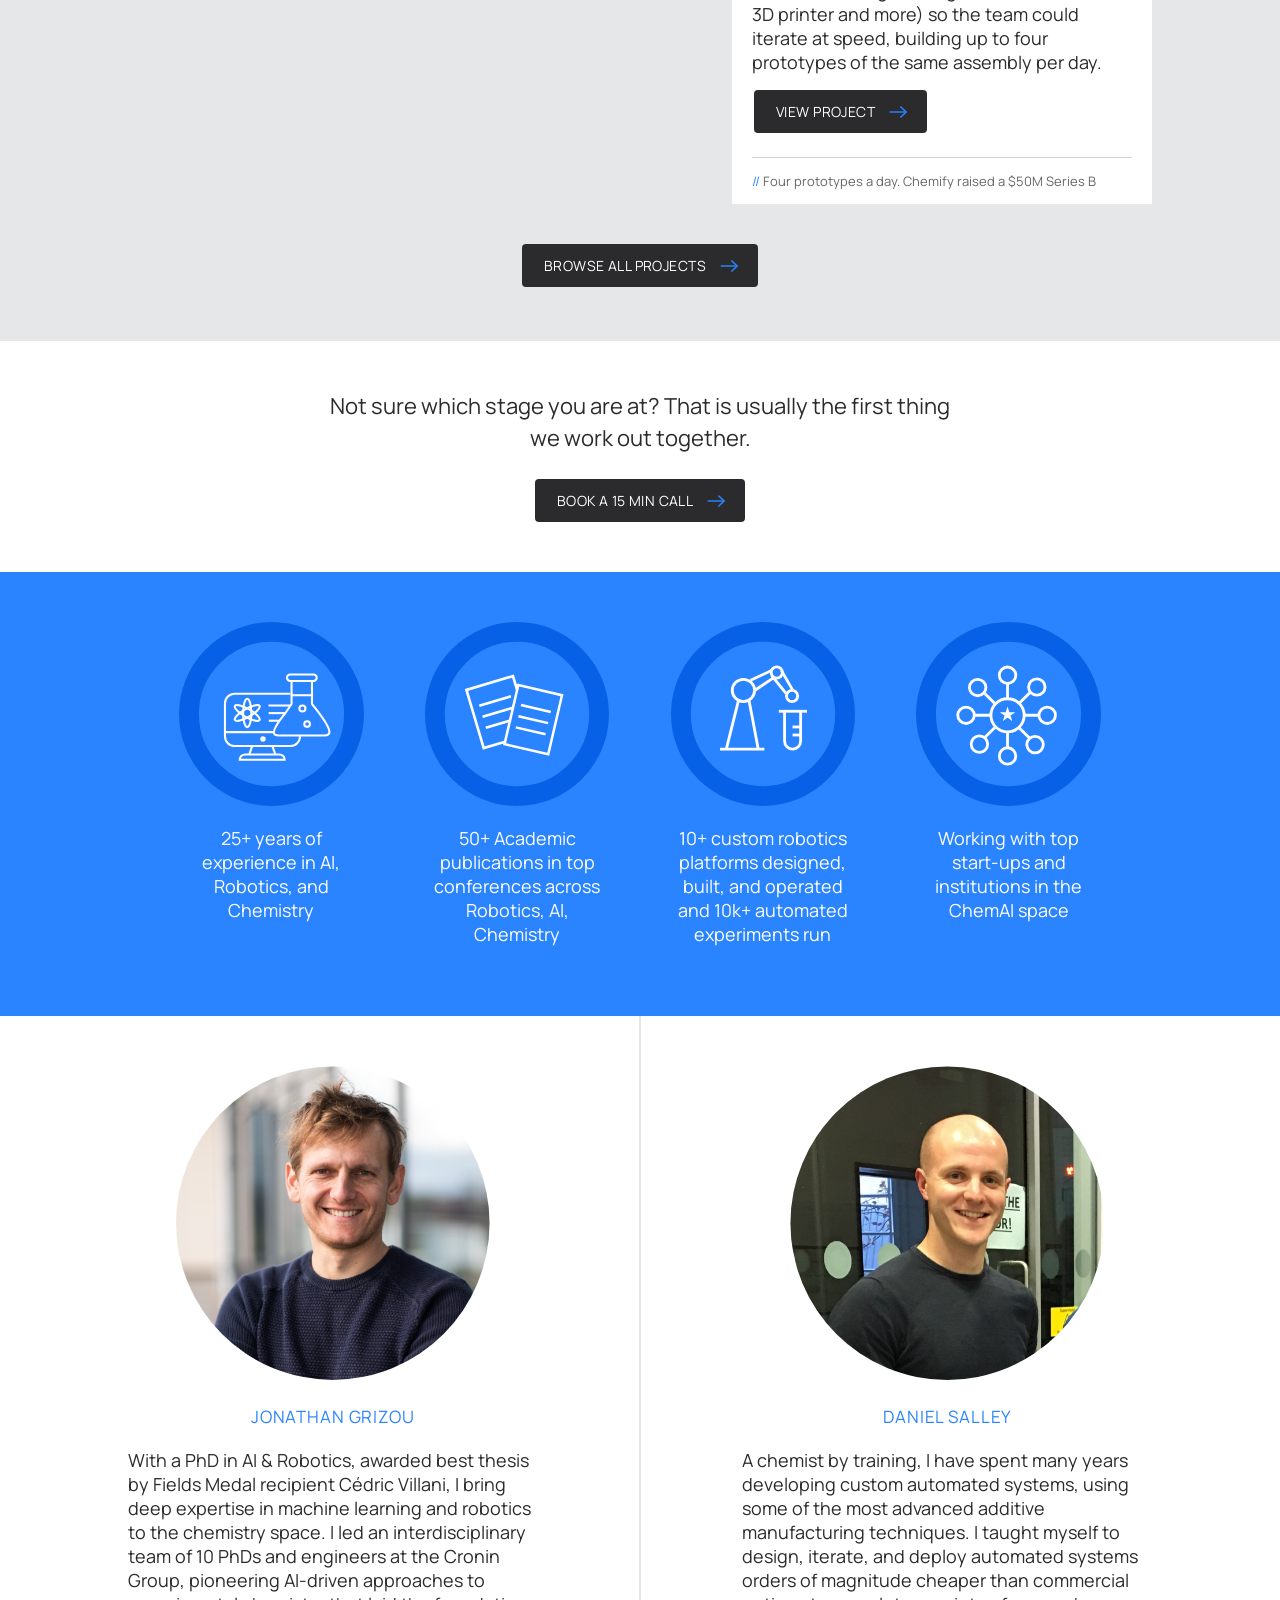
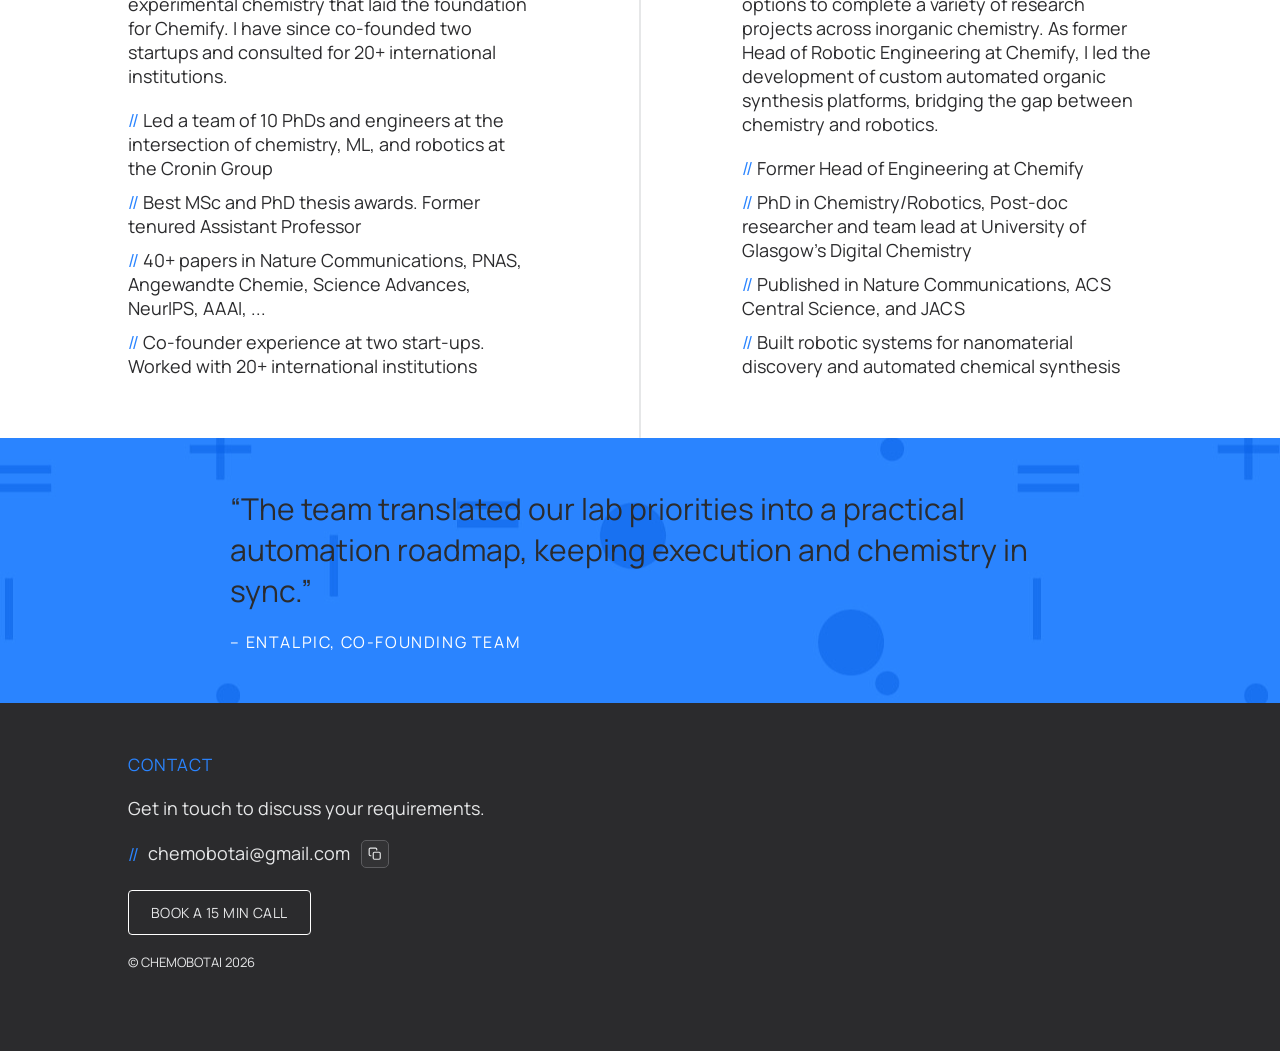
==== commit e7ea77fa: "Rework contact: scroll anchor, copy button, booking link, homepage CTA The nav Contact button fired " ====
--- a/index.html
+++ b/index.html
@@ -176,6 +176,9 @@
 <!------------------------------------------------------------
 ------------------------------------------------------------->
 
+
+
+<div id="site-cta"></div>
 
  <section class="blue">
      <div class="wrapper">
@@ -289,7 +292,9 @@
 <script src="components.js"></script>
 <script>
   document.getElementById('site-header').innerHTML = renderHeader('home', '');
+    document.getElementById('site-cta').innerHTML = renderCta('Not sure which stage you are at? That is usually the first thing we work out together.', 'white');
   document.getElementById('site-footer').innerHTML = renderFooter();
+  initCopyEmail();
   initBackToTop();
 </script>
 
--- a/chemobotAI-style.css
+++ b/chemobotAI-style.css
@@ -590,21 +590,100 @@
     text-align: center;
 }
 
+/* no background-image override here: this is a normal forward action, so it
+   keeps the arrow that .btn/button provides */
 #showMoreTestimonials {
-    background-image: none;
     display: block;
     width: fit-content;
     margin: 0 auto;
 }
 
 /* ----------------------------------------*/
+
+/* inline-flex with a shared centre line keeps the marker, address and icon
+   optically aligned regardless of font metrics */
+.contact-line{
+    display:flex;
+    align-items:center;
+    flex-wrap:wrap;
+    gap:9px;
+    line-height:1;
+    margin-top:20px;}
+
+.contact-line .highlight{line-height:1;}
+
+.contact-email{
+    line-height:1;
+    border-bottom:1px solid transparent;
+    transition:border-color 0.2s, color 0.2s;}
+
+.contact-email:hover{color:#2a84ff;border-bottom-color:#2a84ff;}
+
+/* not .btn: that carries the arrow background image and heavy padding */
+.copy-email{
+    width:28px;
+    height:28px;
+    flex:0 0 28px;
+    display:inline-flex;
+    align-items:center;
+    justify-content:center;
+    background:none;
+    border:1px solid #5c5c5f;
+    border-radius:5px;
+    background:rgba(255,255,255,0.04);
+    color:#e6e7e8;
+    padding:0;
+    margin:0 0 0 2px;
+    cursor:pointer;
+    transition:background-color 0.18s, border-color 0.18s, color 0.18s;}
+
+/* the background override matters: without it the idle tint shows through */
+.copy-email:hover{background:#2a84ff;}
+
+.copy-email:hover{background:#2a84ff;border-color:#2a84ff;color:#fff;}
+.copy-email:focus-visible{outline:2px solid #2a84ff;outline-offset:2px;}
+
+.copy-email.copied,
+.copy-email.copy-failed{border-color:#2a84ff;color:#2a84ff;background:none;}
+
+.copy-icon{
+    width:14px;
+    height:14px;
+    display:block;
+    fill:none;
+    stroke:currentColor;
+    stroke-width:2;
+    stroke-linecap:round;
+    stroke-linejoin:round;}
+
+.copy-icon-done{display:none;}
+.copy-email.copied .copy-icon-default{display:none;}
+.copy-email.copied .copy-icon-done{display:block;}
+
+.copy-status{font-size:13px;color:#2a84ff;line-height:1;}
+
+/* margin-left:0 overrides the .btn shorthand margin so it lines up with the
+   text above it rather than sitting 2px proud */
+.contact-book{margin:22px 0 0 0;}
+
+/* ----------------------------------------*/
+
+.cta{text-align:center;}
+
+.cta-text{
+    max-width:640px;
+    margin:0 auto 24px;
+    font-size:22px;
+    line-height:1.45;}
+
+.cta-btn{margin:0;}
 
 .footer {padding-bottom:80px;}
 .footer h3{text-align: left;color:#2a84ff;margin-bottom: 20px;}
 .footer p{color:#e6e7e8;margin-bottom: 0;}
 .footer a{color:#e6e7e8;text-decoration: none;}
 .footer a:hover{color: #2a84ff;}
-.copyright{font-size:13px;margin-top:10px;}
+.copyright{font-size:13px;margin-top:18px;}
 
 
 #backToTop {
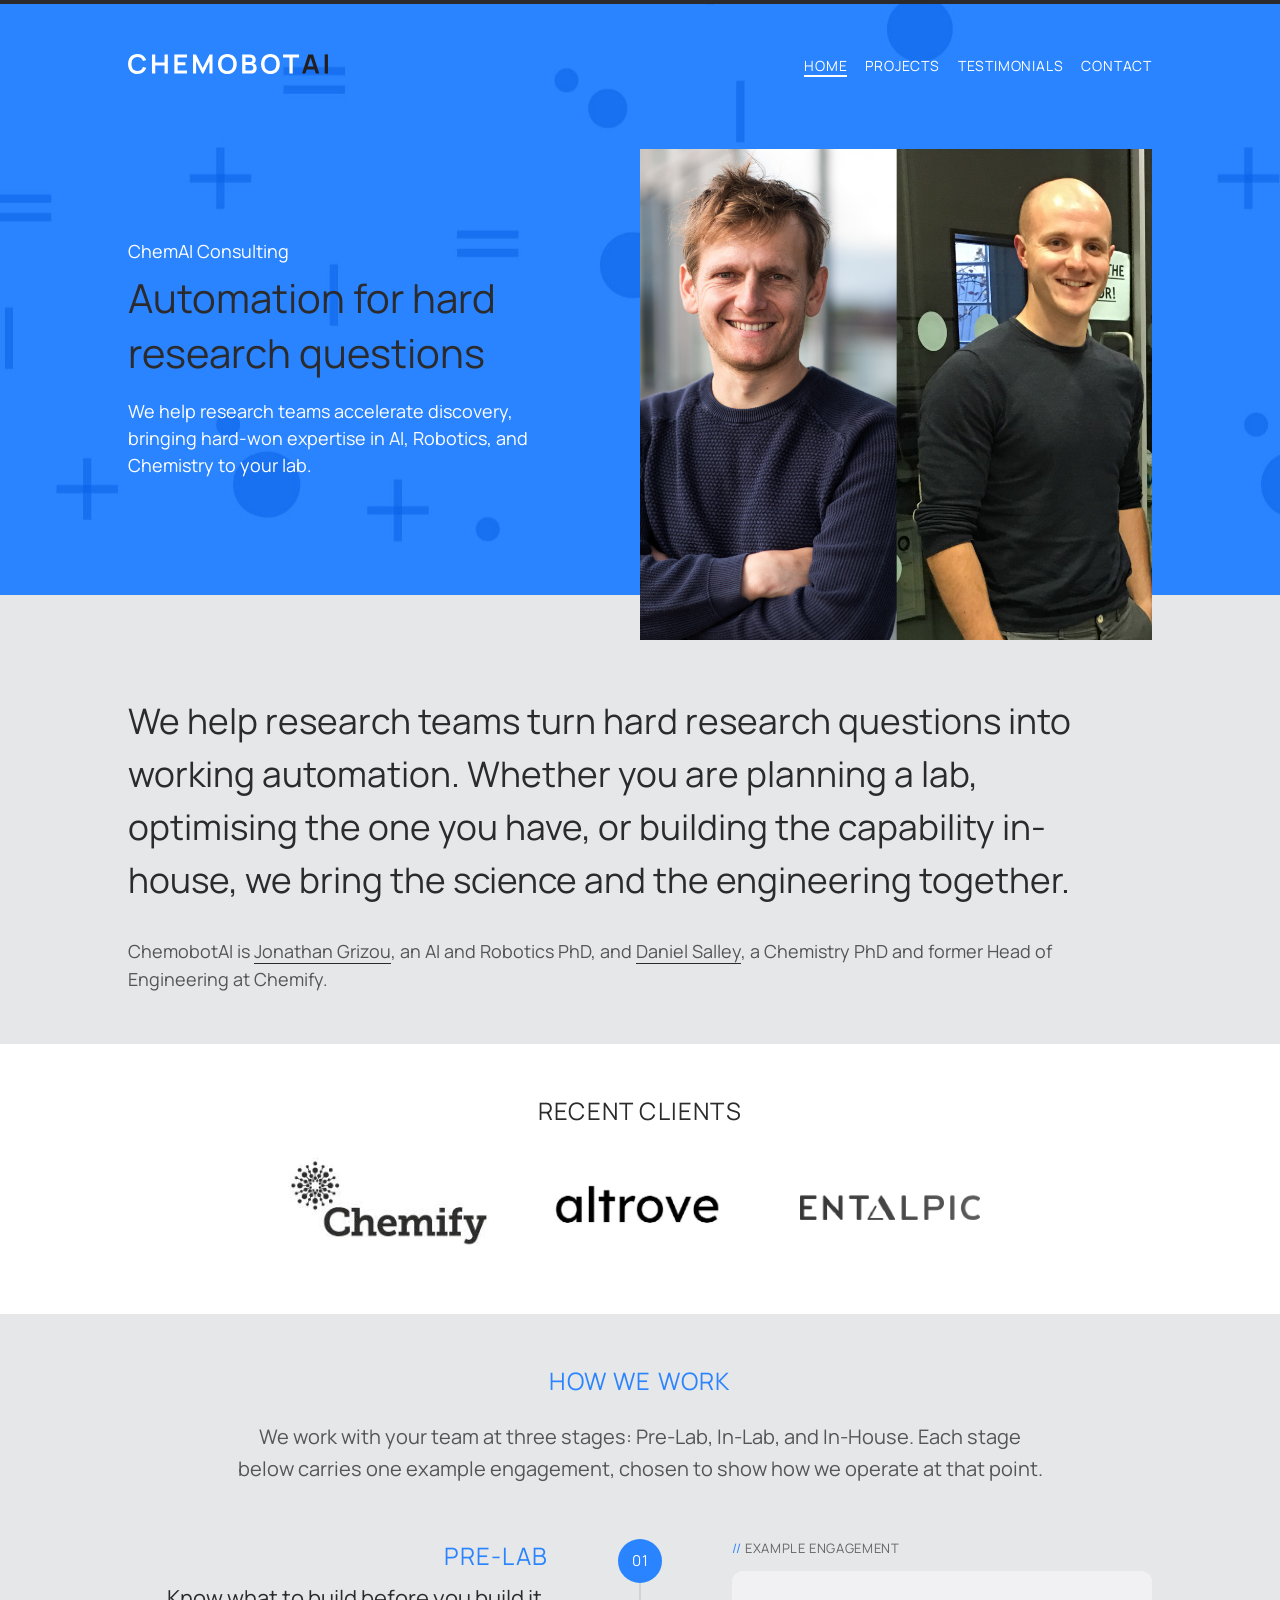
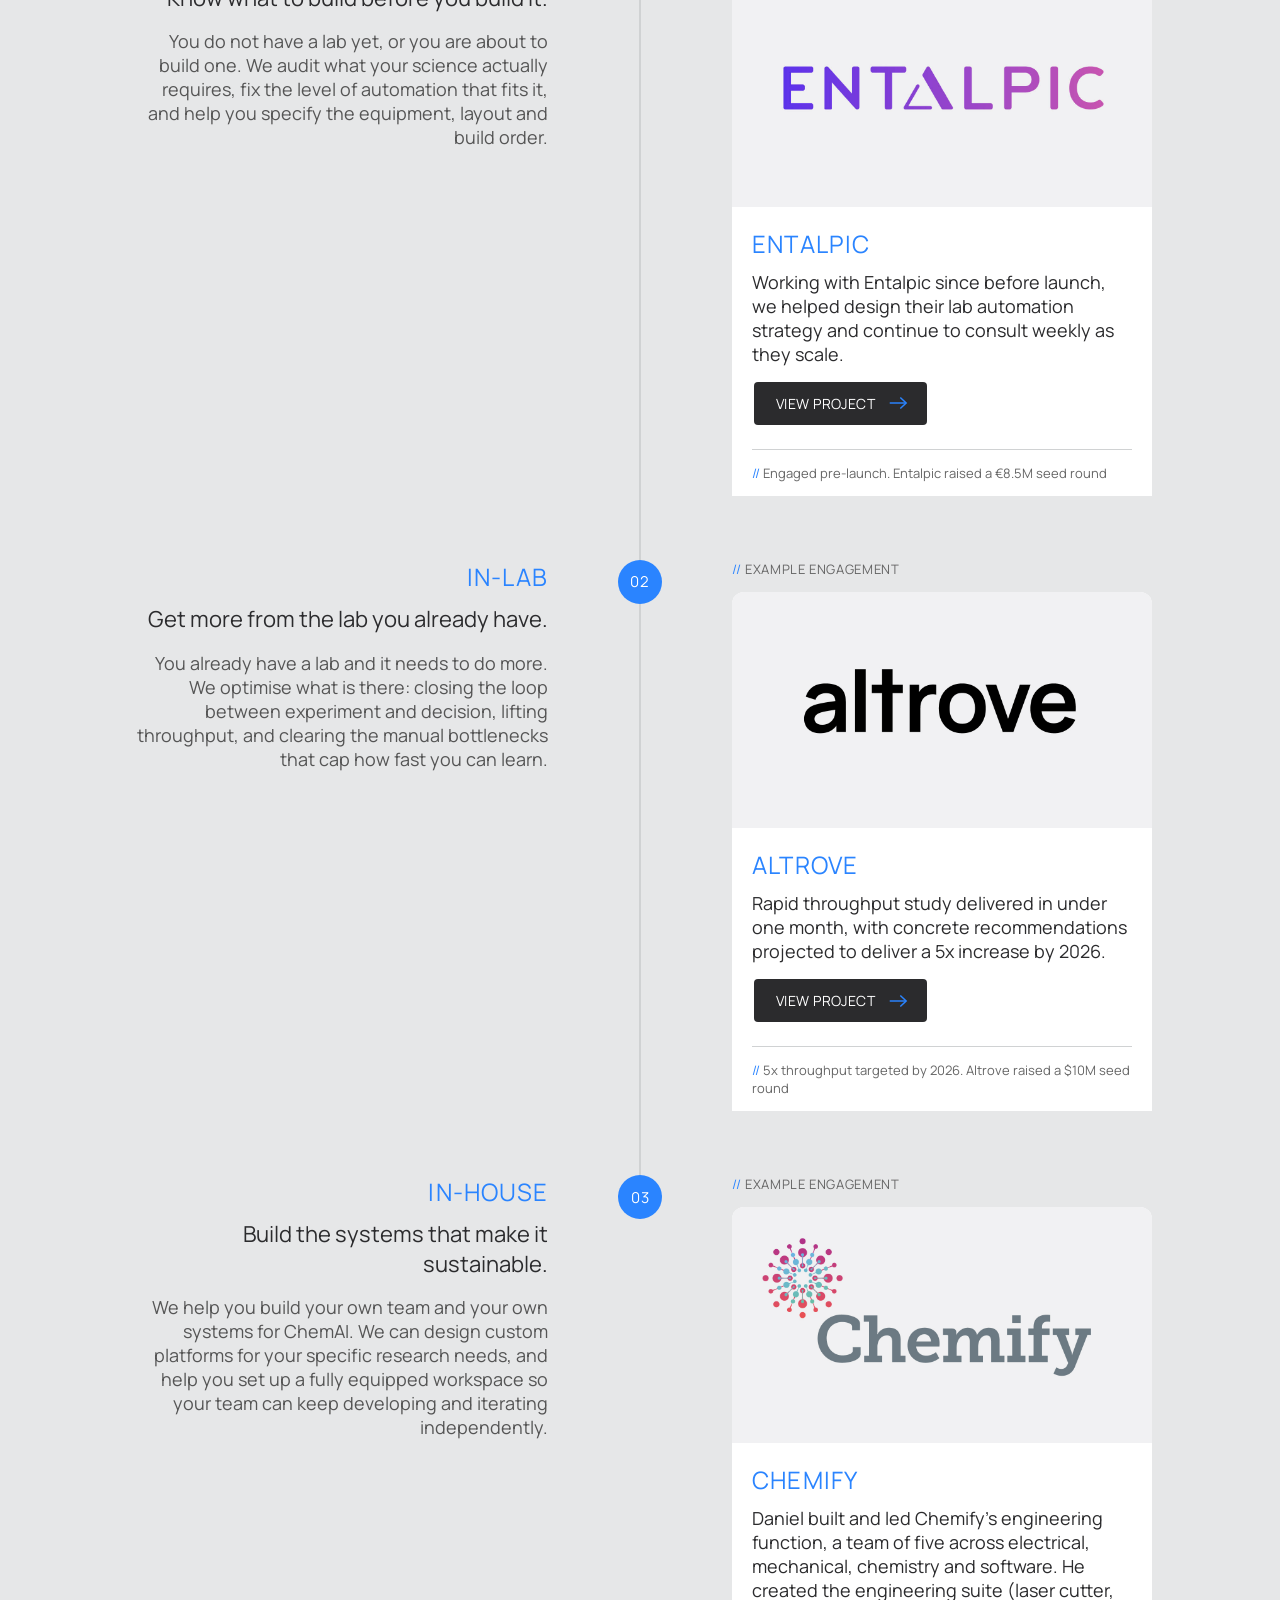
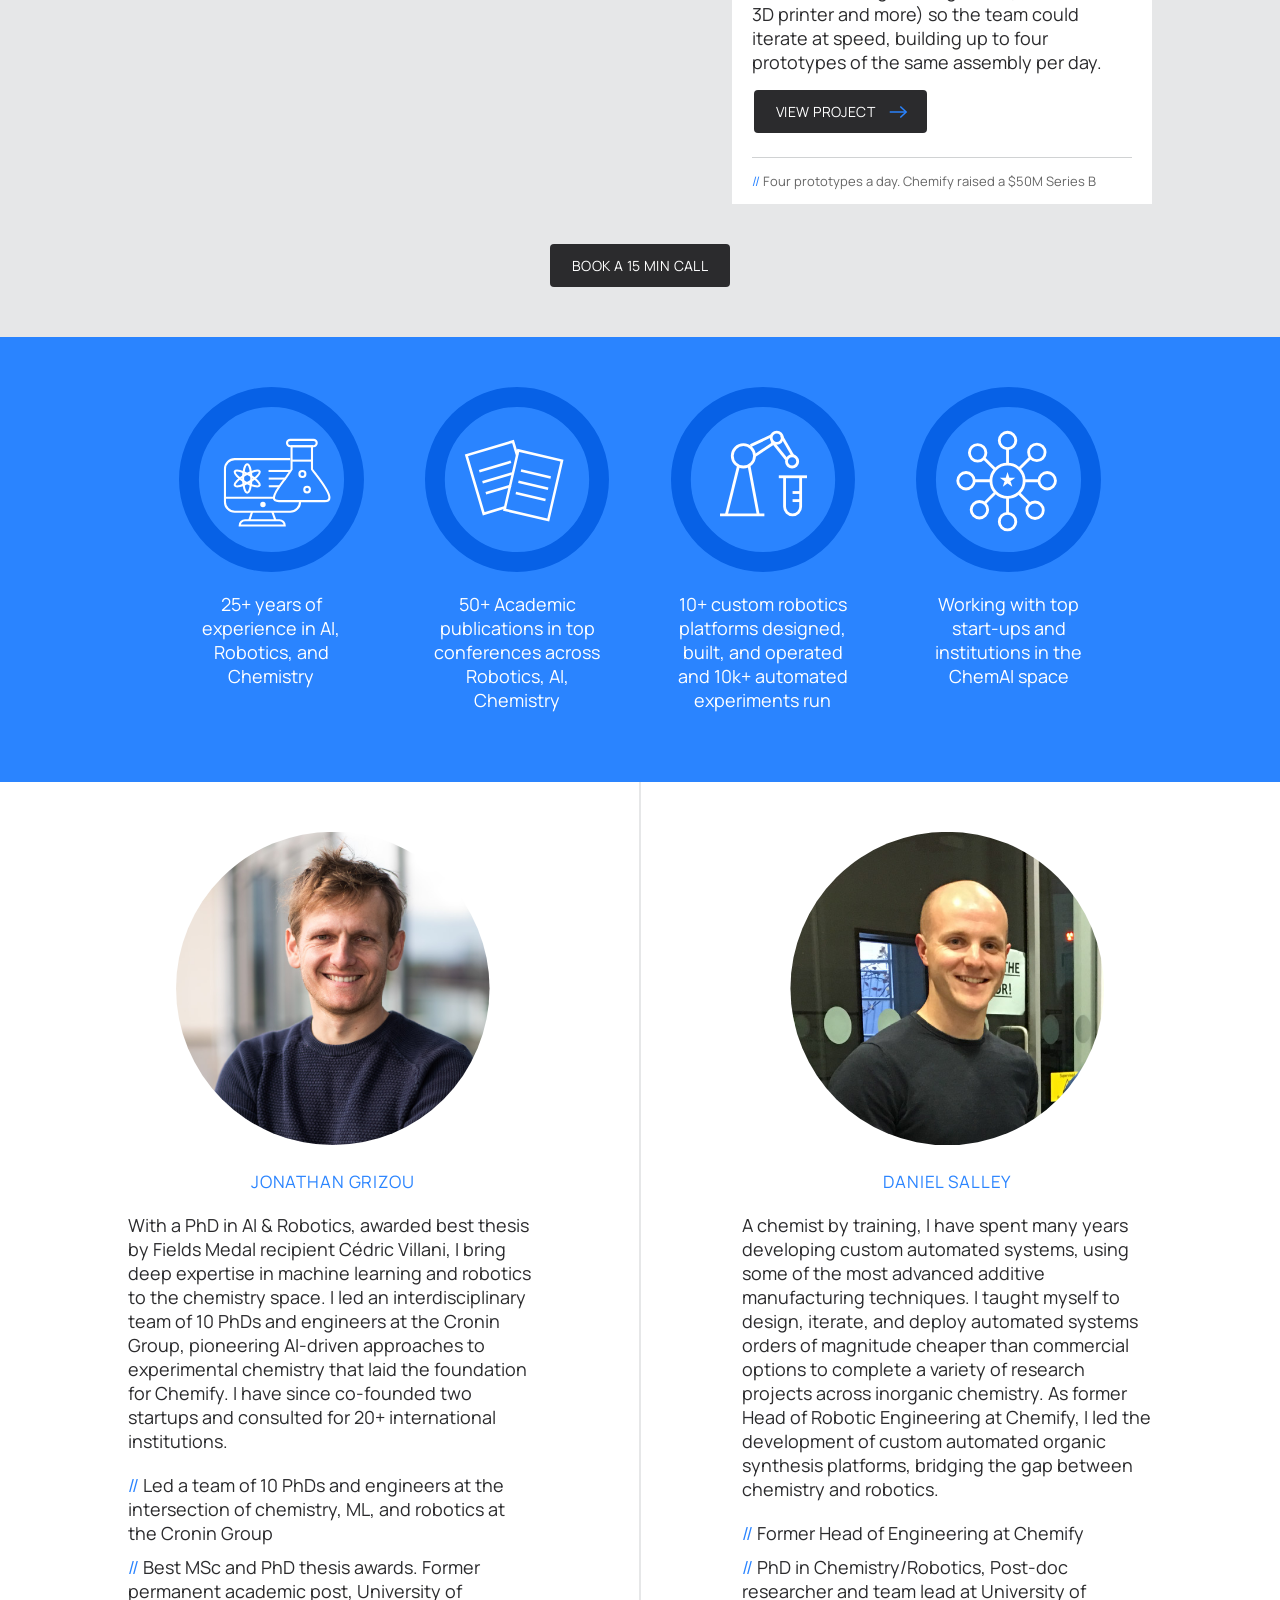
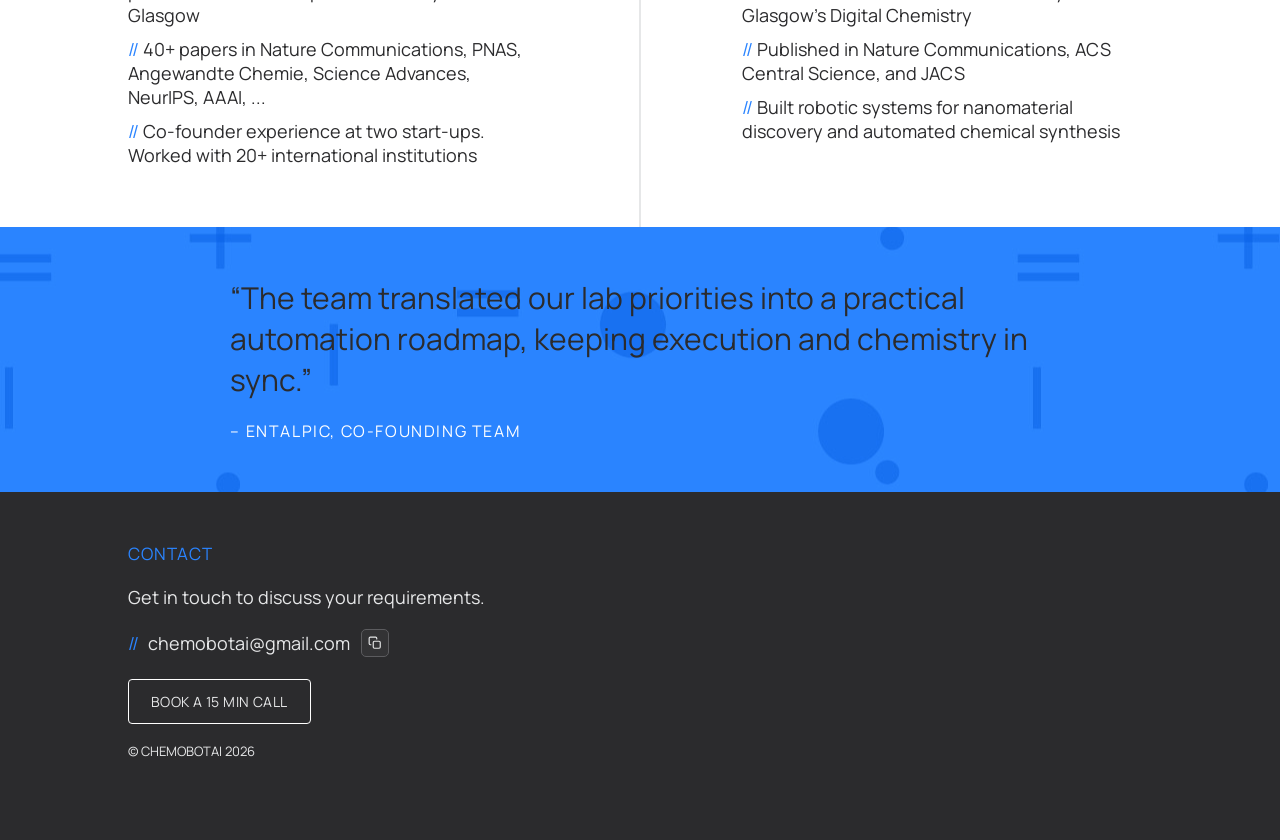
==== commit 9cdc35db: "Open booking in a Cal modal, and correct the academic title - Booking buttons now open the cal.com b" ====
--- a/index.html
+++ b/index.html
@@ -82,7 +82,7 @@
     <section class="grey">
      <div class="wrapper">
          <h3 class="section-heading section-heading-accent">How We Work</h3>
-         <p class="flow-intro">We work with your team at three stages. Each stage below carries one example engagement, chosen to show how we operate at that point.</p>
+         <p class="flow-intro">We work with your team at three stages: Pre-Lab, In-Lab, and In-House. Each stage below carries one example engagement, chosen to show how we operate at that point.</p>
 
          <ol class="flow">
             <li class="flow-stage">
@@ -167,7 +167,9 @@
             </li>
          </ol>
 
-         <a class="btn project-browse-btn" href="projects.html">Browse all projects</a>
+         <div class="btn-row">
+            <a class="btn" href="https://cal.com/jgrizou/chemobotai" target="_blank" rel="noopener" data-cal-link="jgrizou/chemobotai" data-cal-namespace="chemobotai" data-cal-config='{"layout":"month_view","useSlotsViewOnSmallScreen":"true"}'>Book a 15 min call</a>
+         </div>
 
      </div> <!-- end wrapper -->
     </section> <!--end section-->
@@ -176,9 +178,6 @@
 <!------------------------------------------------------------
 ------------------------------------------------------------->
 
-
-
-<div id="site-cta"></div>
 
  <section class="blue">
      <div class="wrapper">
@@ -230,7 +229,7 @@
 
                         <ul class="credential">
                             <li><span class="highlight">//</span> Led a team of 10 PhDs and engineers at the intersection of chemistry, ML, and robotics at the Cronin Group</li>
-                            <li><span class="highlight">//</span> Best MSc and PhD thesis awards. Former tenured Assistant Professor</li>
+                            <li><span class="highlight">//</span> Best MSc and PhD thesis awards. Former permanent academic post, University of Glasgow</li>
                             <li><span class="highlight">//</span> 40+ papers in Nature Communications, PNAS, Angewandte Chemie, Science Advances, NeurIPS, AAAI, ...</li>
                             <li><span class="highlight">//</span> Co-founder experience at two start-ups. Worked with 20+ international institutions</li>
                         </ul><!--end credential--> 
@@ -292,10 +291,10 @@
 <script src="components.js"></script>
 <script>
   document.getElementById('site-header').innerHTML = renderHeader('home', '');
-    document.getElementById('site-cta').innerHTML = renderCta('Not sure which stage you are at? That is usually the first thing we work out together.', 'white');
   document.getElementById('site-footer').innerHTML = renderFooter();
   initCopyEmail();
   initBackToTop();
+  initCalEmbed();
 </script>
 
     </body> 
--- a/chemobotAI-style.css
+++ b/chemobotAI-style.css
@@ -433,6 +433,25 @@
 .selected-project-intro {
     max-width: 780px;
 }
+
+/* Cal triggers open a modal in place rather than navigating, so the forward
+   arrow would be misleading. Dropping it also frees the 52px right padding
+   that only existed to make room for it. */
+.btn[data-cal-link]{
+    background-image:none;
+    padding-right:22px;}
+
+/* wraps to stacked buttons on narrow screens; .btn carries margin:4px 2px,
+   which is reset here so the gap is the only spacing */
+.btn-row{
+    display:flex;
+    justify-content:center;
+    align-items:center;
+    flex-wrap:wrap;
+    gap:14px;
+    margin-top:40px;}
+
+.btn-row .btn{margin:0;}
 
 .project-browse-btn,
 .btn-centered {
@@ -666,17 +685,6 @@
    text above it rather than sitting 2px proud */
 .contact-book{margin:22px 0 0 0;}
 
-/* ----------------------------------------*/
-
-.cta{text-align:center;}
-
-.cta-text{
-    max-width:640px;
-    margin:0 auto 24px;
-    font-size:22px;
-    line-height:1.45;}
-
-.cta-btn{margin:0;}
 
 .footer {padding-bottom:80px;}
 .footer h3{text-align: left;color:#2a84ff;margin-bottom: 20px;}
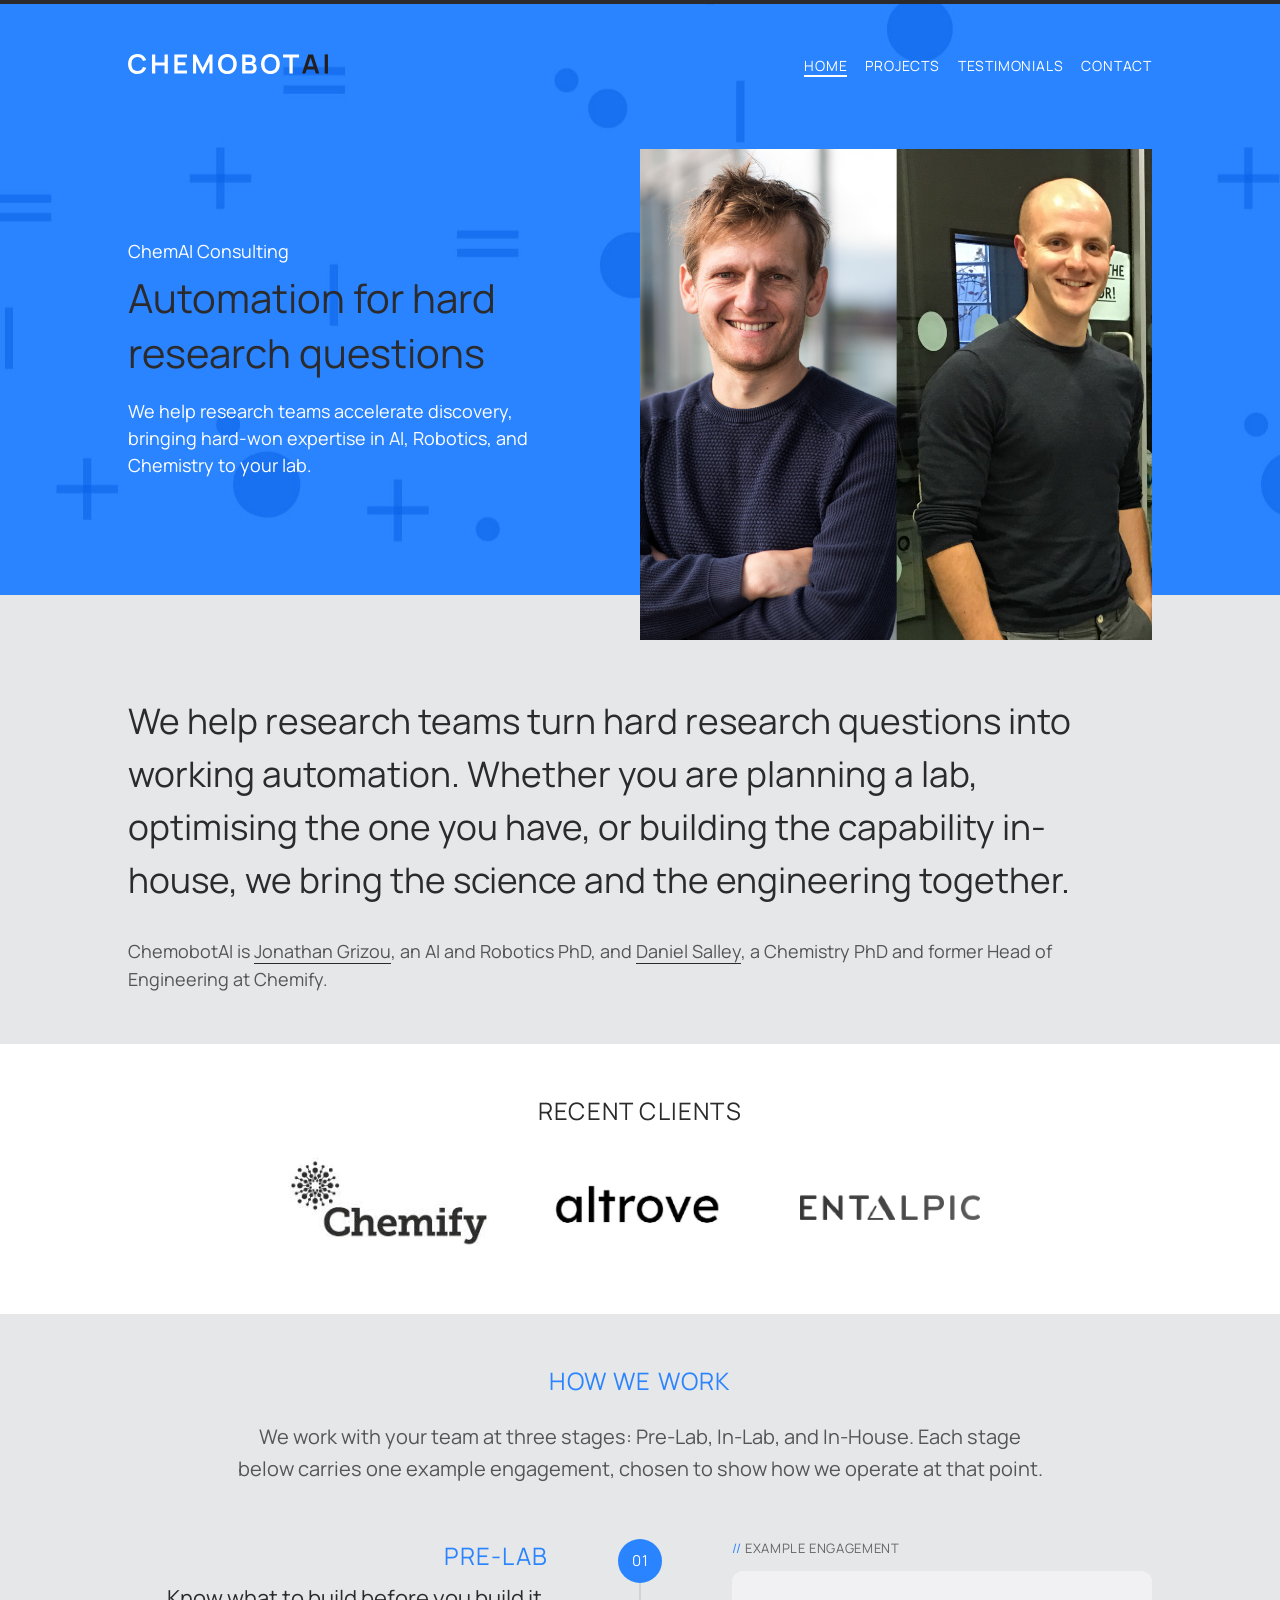
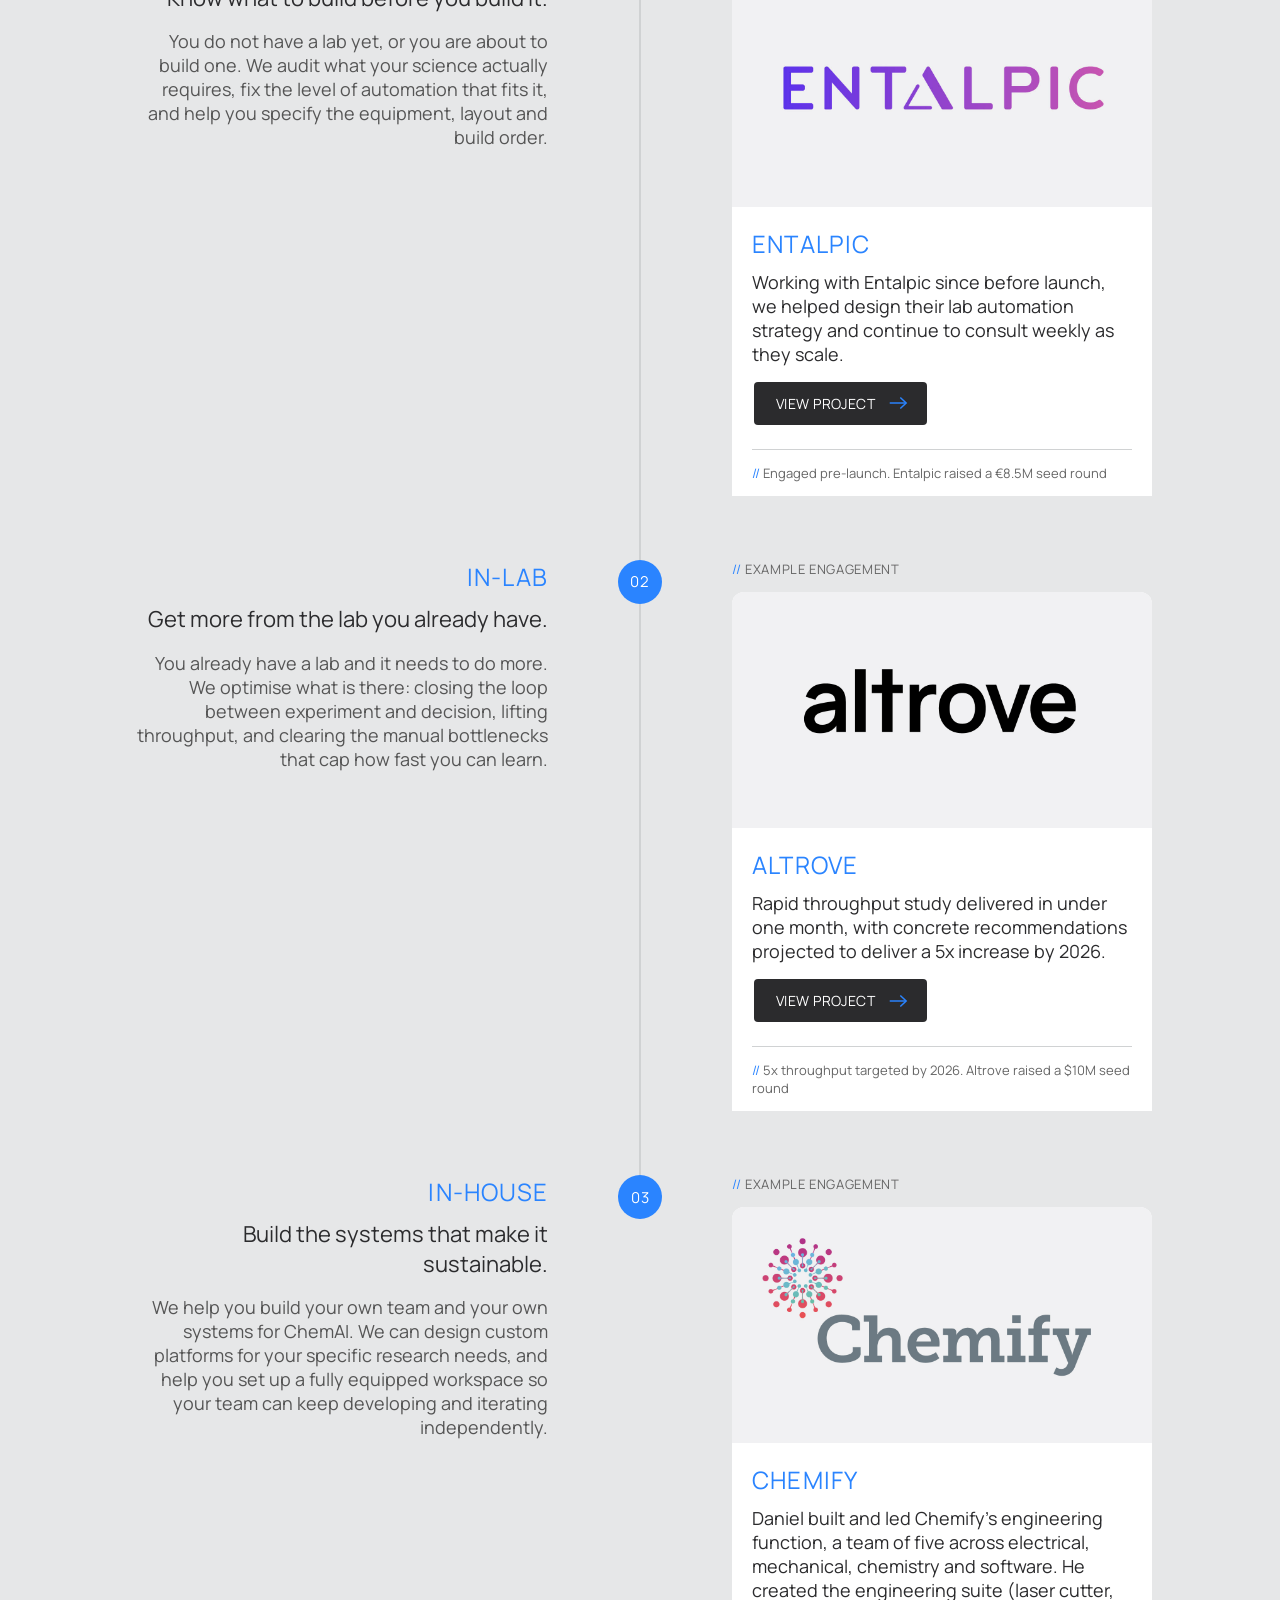
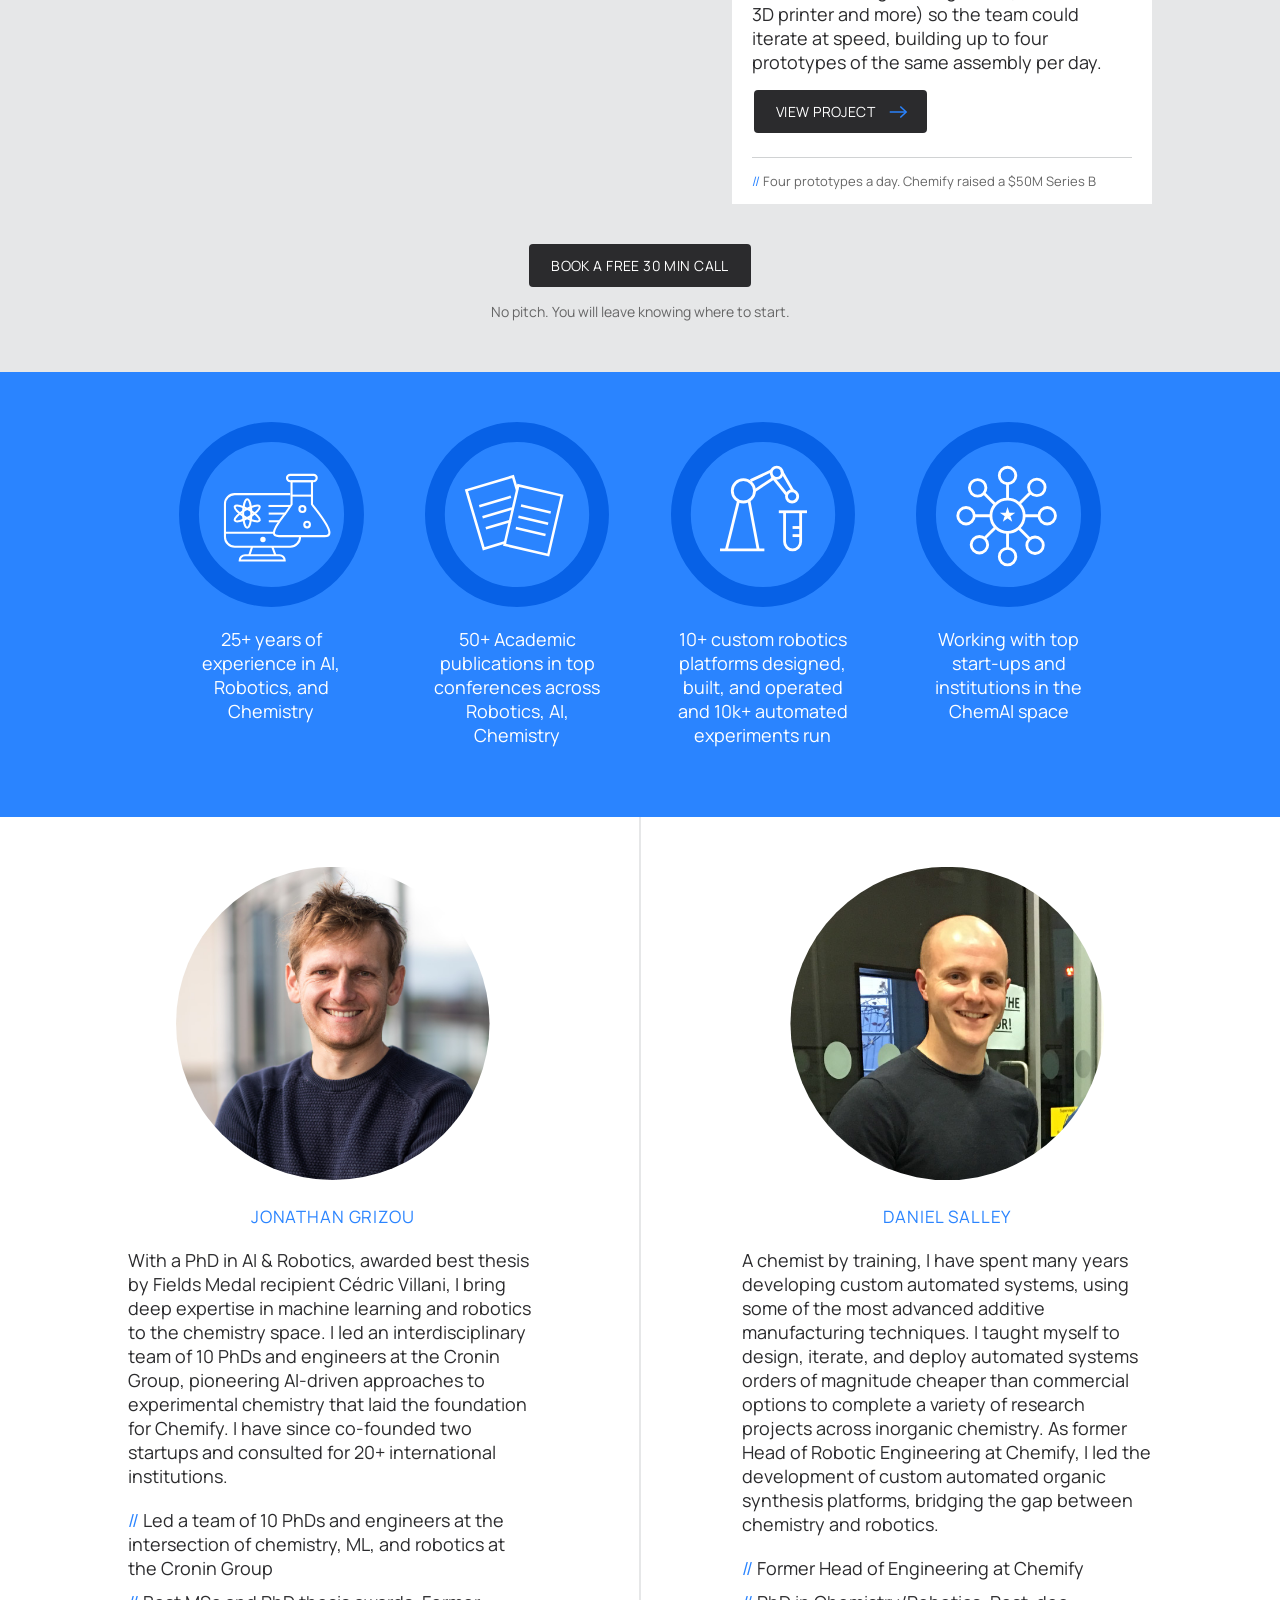
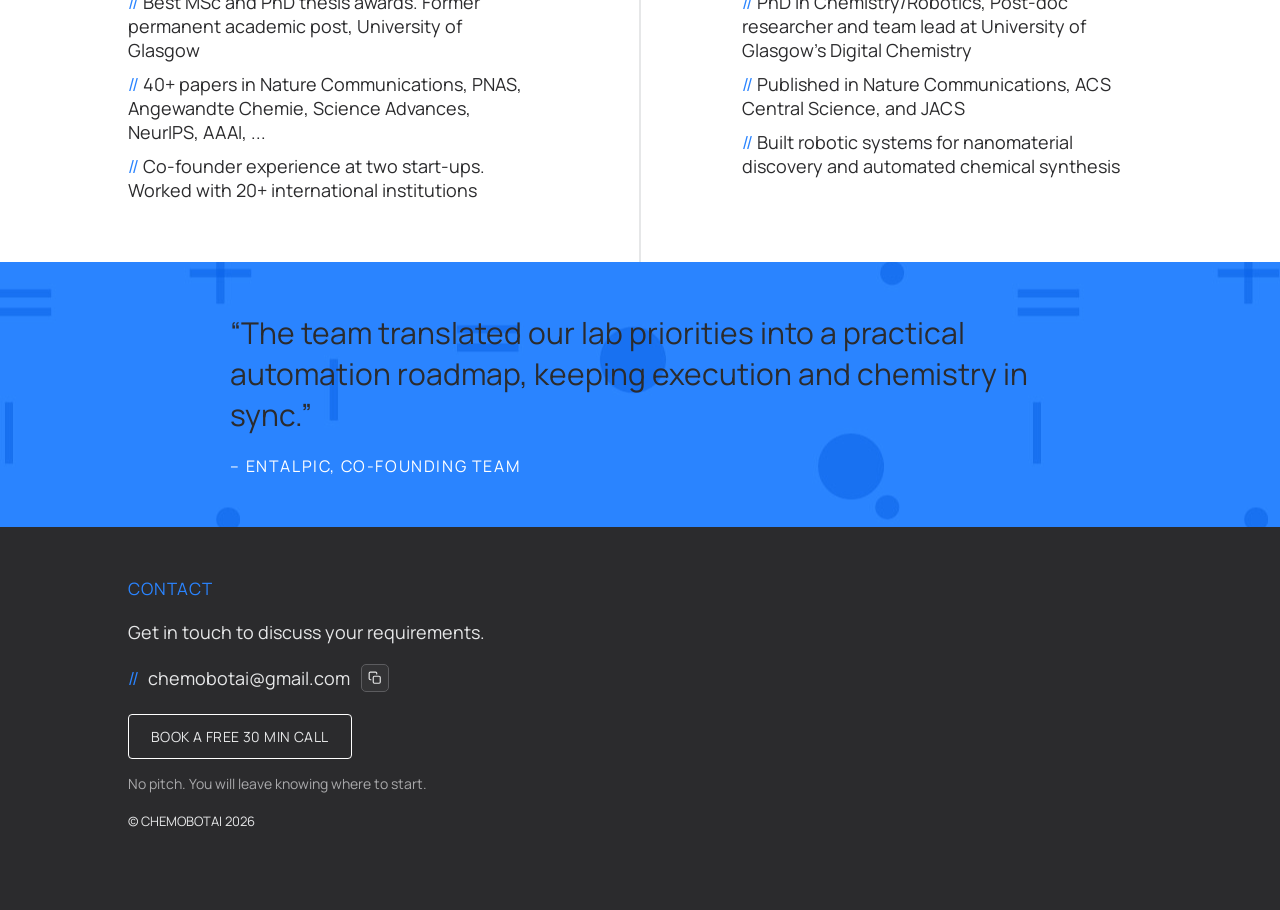
==== commit d0f531fa: "Offer a free 30 minute call, and say what happens on it The booking button asked for 15 minutes with" ====
--- a/index.html
+++ b/index.html
@@ -168,8 +168,9 @@
          </ol>
 
          <div class="btn-row">
-            <a class="btn" href="https://cal.com/jgrizou/chemobotai" target="_blank" rel="noopener" data-cal-link="jgrizou/chemobotai" data-cal-namespace="chemobotai" data-cal-config='{"layout":"month_view","useSlotsViewOnSmallScreen":"true"}'>Book a 15 min call</a>
+            <a class="btn" href="https://cal.com/jgrizou/chemobotai" target="_blank" rel="noopener" data-cal-link="jgrizou/chemobotai" data-cal-namespace="chemobotai" data-cal-config='{"layout":"month_view","useSlotsViewOnSmallScreen":"true"}'>Book a free 30 min call</a>
          </div>
+         <p class="book-note">No pitch. You will leave knowing where to start.</p>
 
      </div> <!-- end wrapper -->
     </section> <!--end section-->
--- a/chemobotAI-style.css
+++ b/chemobotAI-style.css
@@ -452,6 +452,18 @@
     margin-top:40px;}
 
 .btn-row .btn{margin:0;}
+
+/* the reassurance under a booking button: what actually removes hesitation */
+.book-note{
+    max-width:430px;
+    margin:14px 0 0;
+    font-size:14px;
+    line-height:1.5;
+    color:#666;}
+
+/* centred under the homepage button, left-aligned in the footer */
+.btn-row + .book-note{margin-left:auto;margin-right:auto;text-align:center;}
+.footer .book-note{color:#a9a9ab;}
 
 .project-browse-btn,
 .btn-centered {
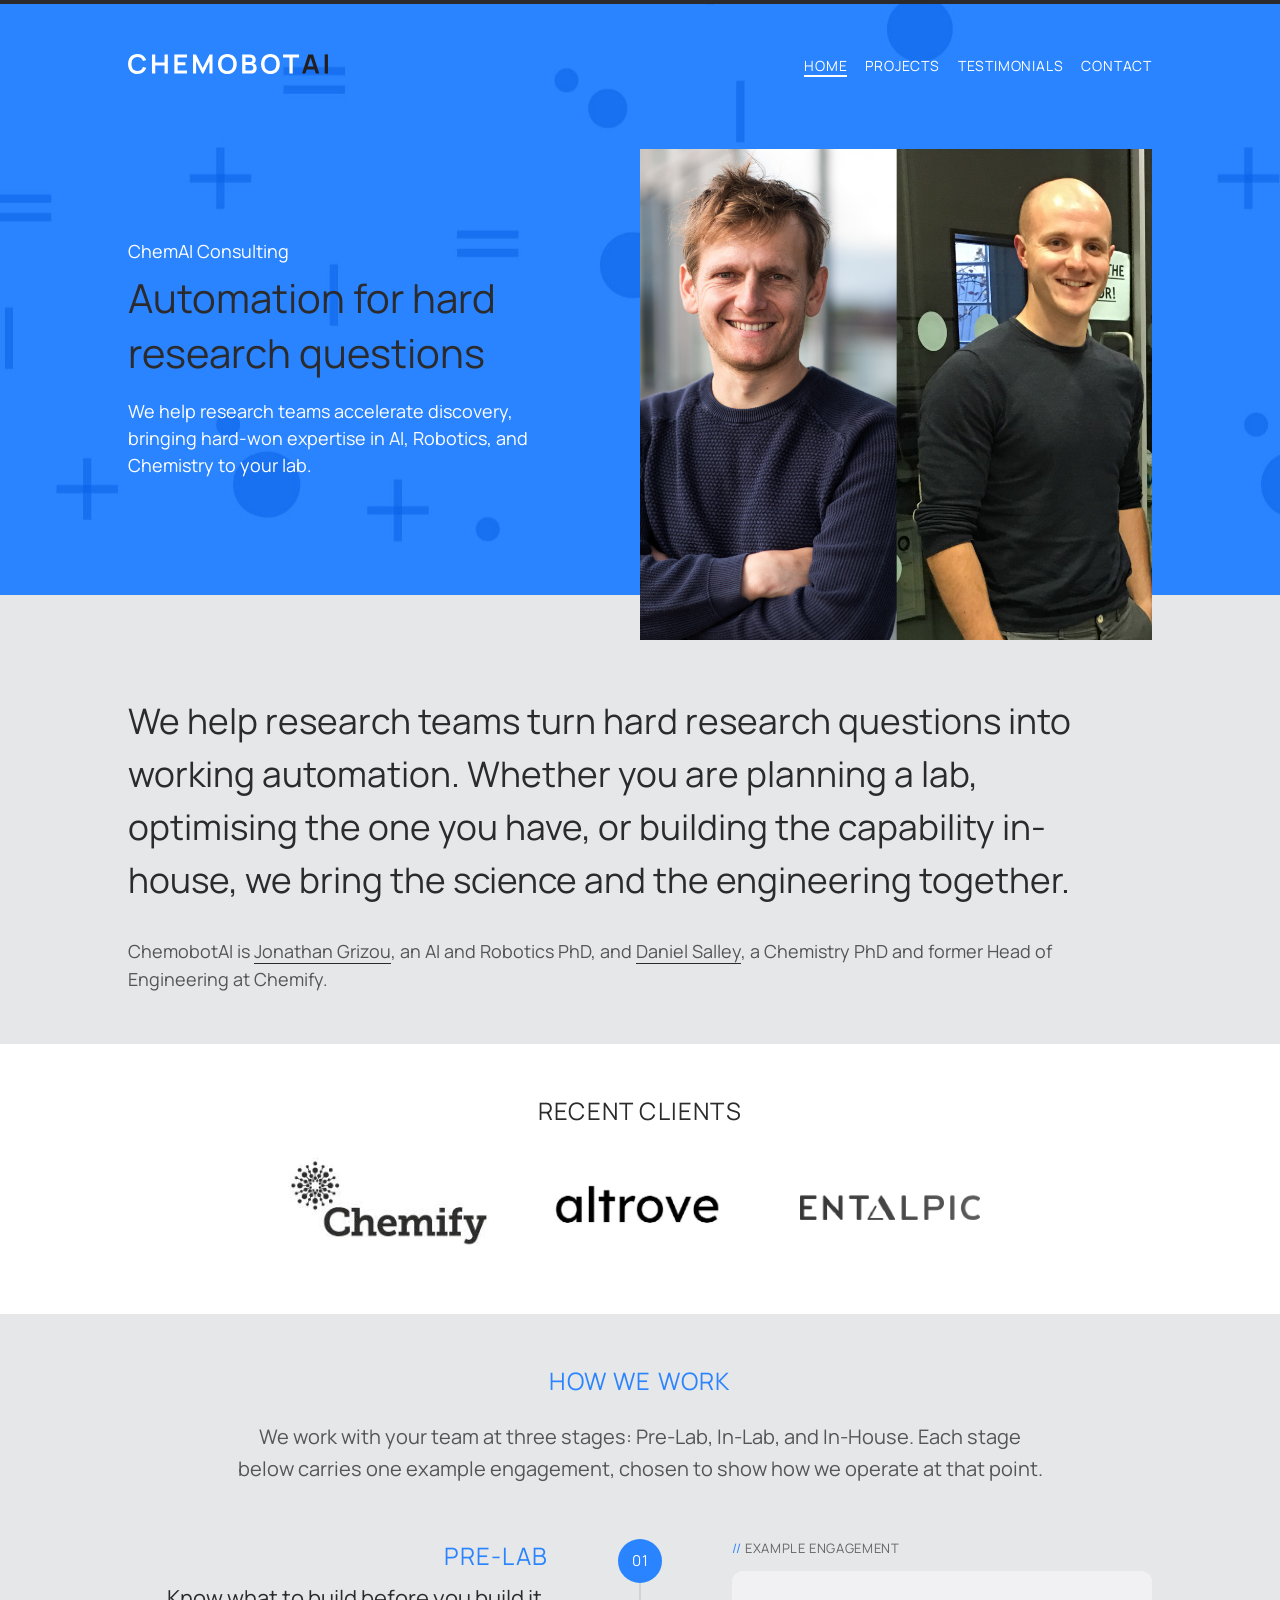
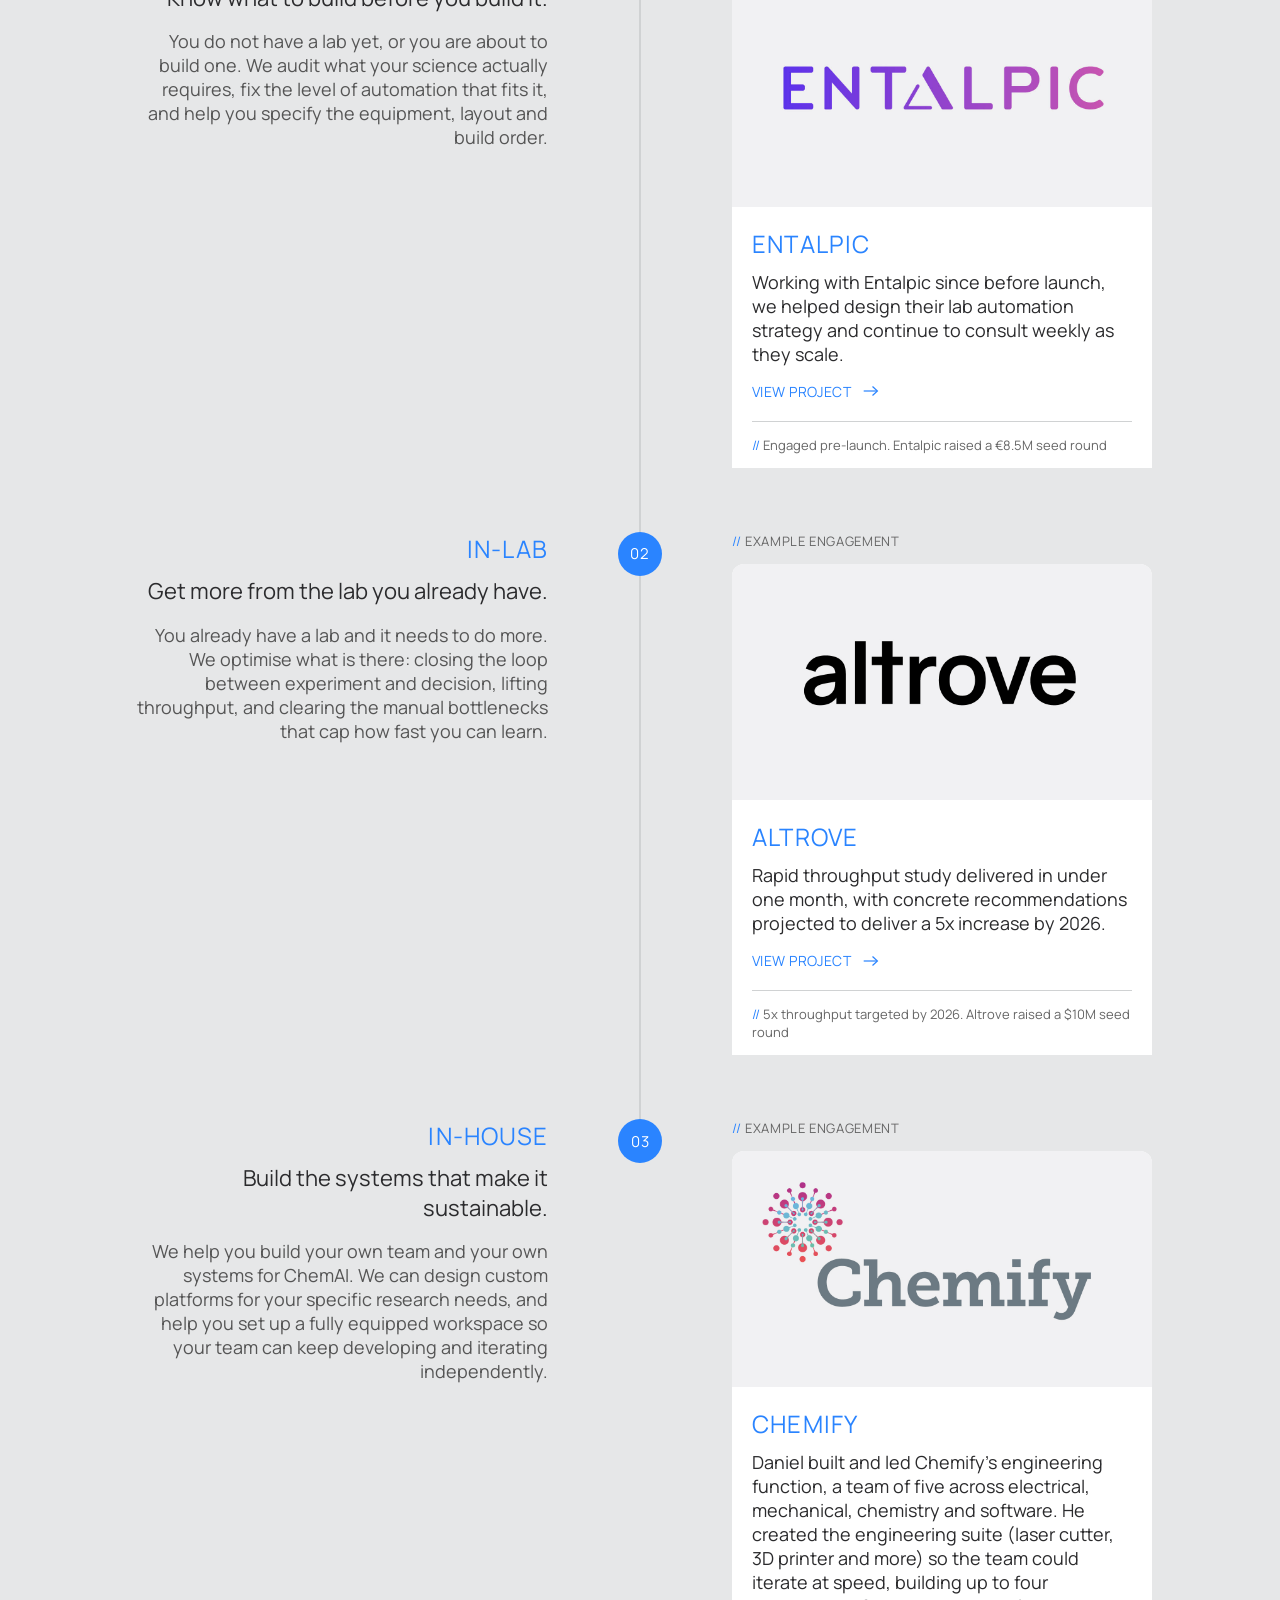
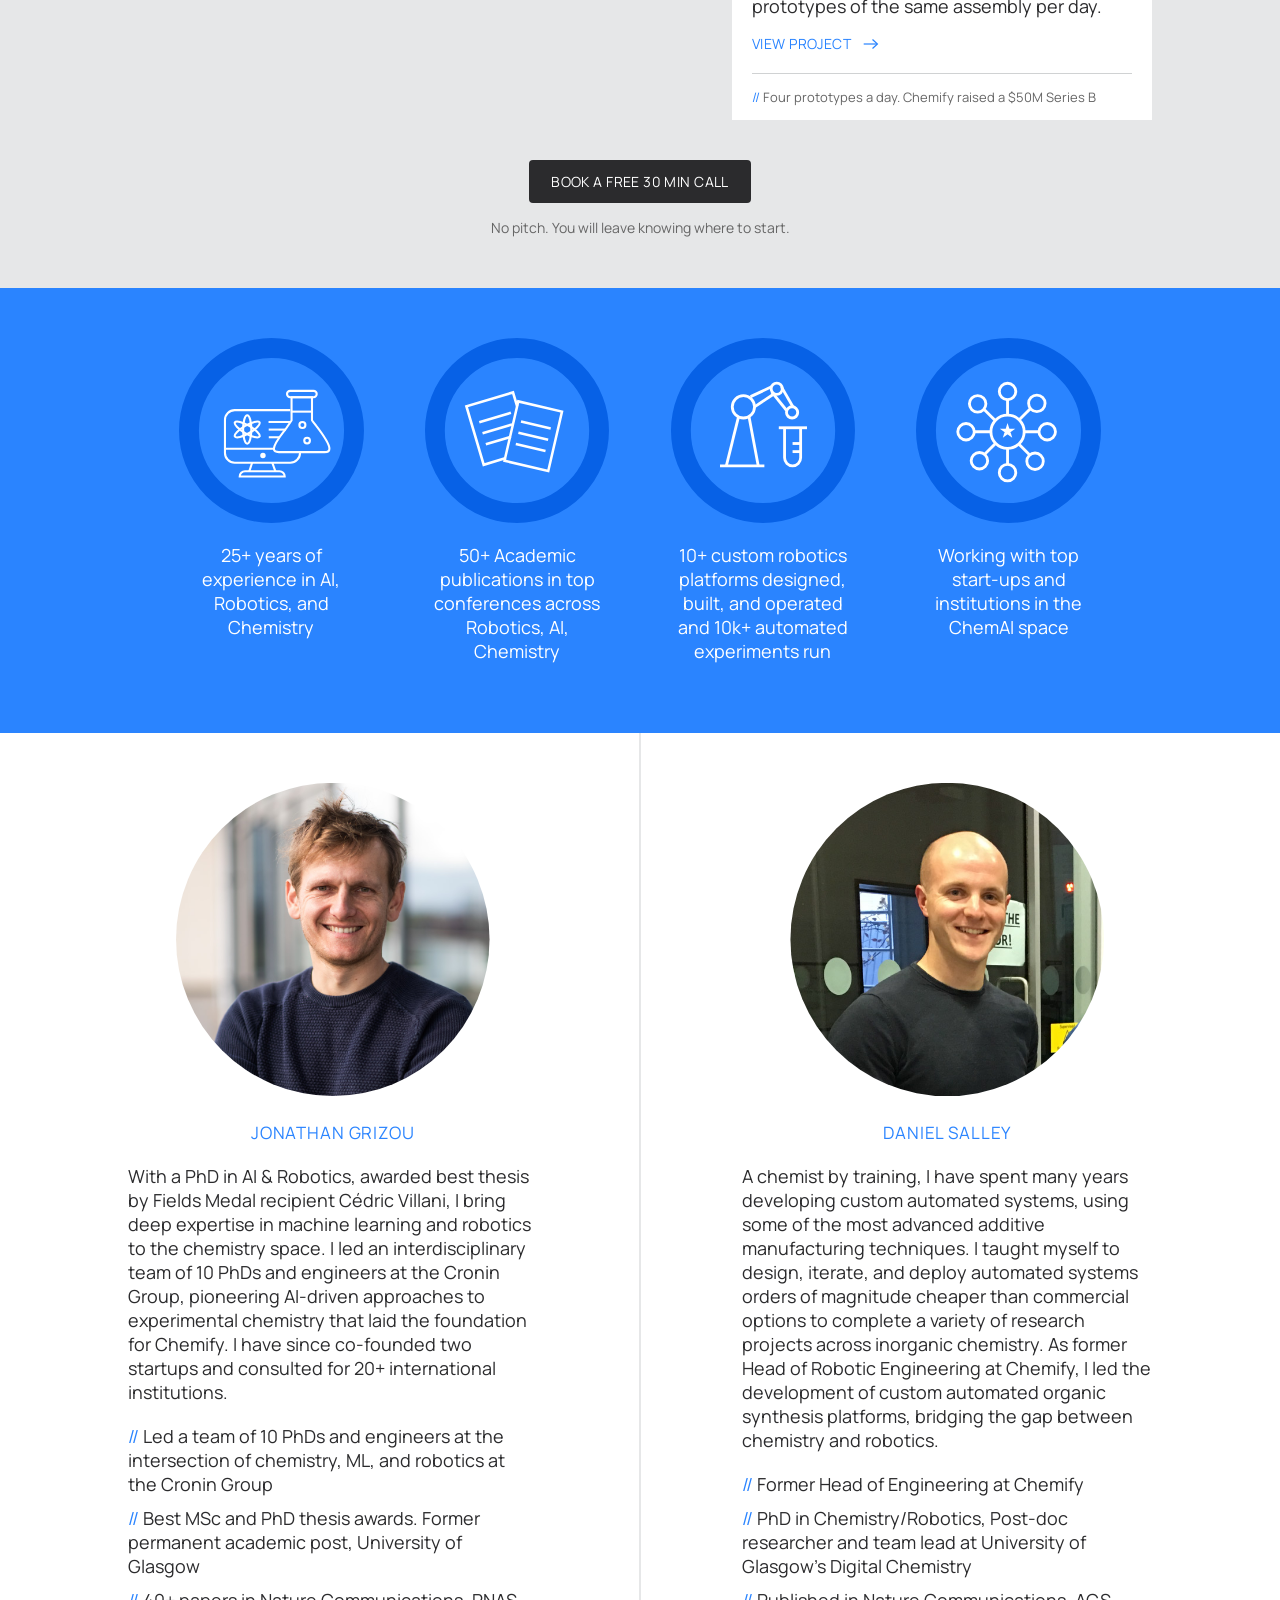
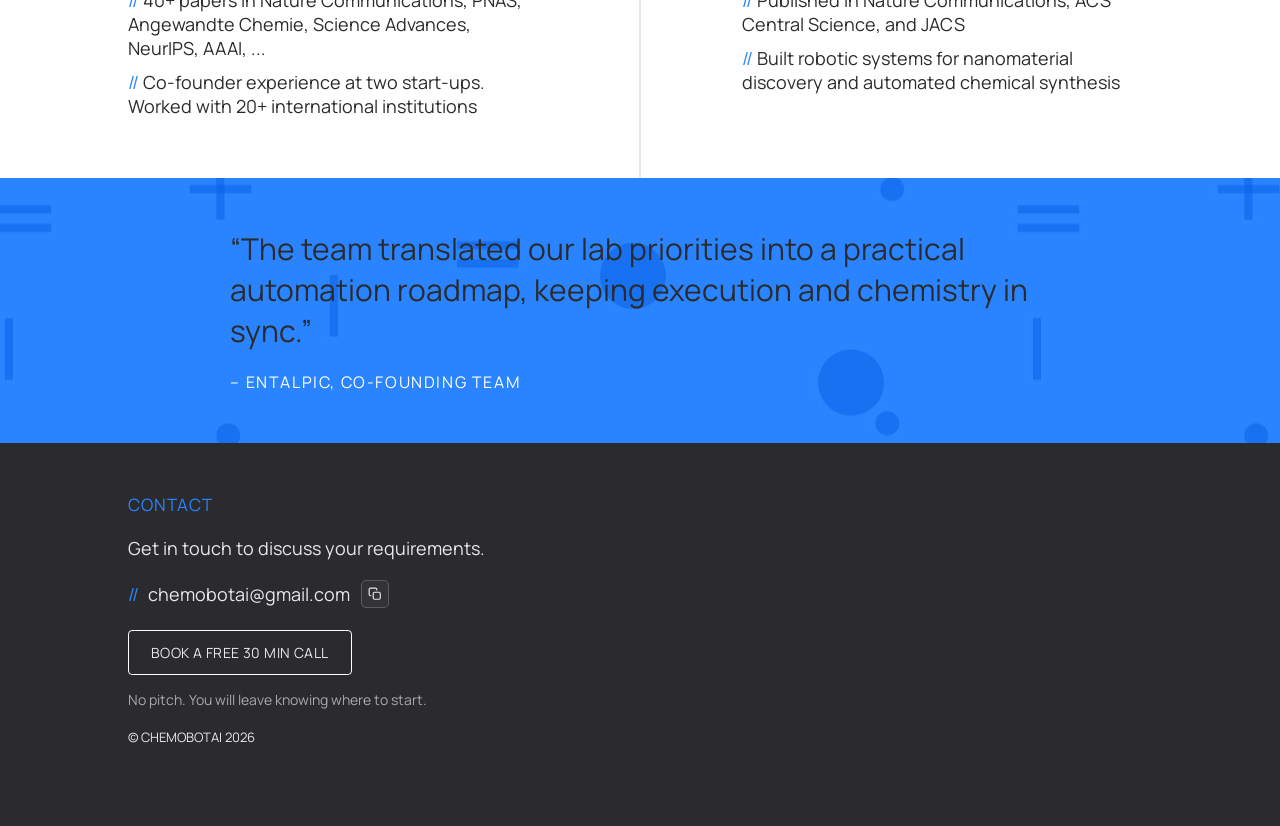
==== commit 3cacf849: "Quieten the project cards so the booking button is the only real button The "View project" affordanc" ====
--- a/index.html
+++ b/index.html
@@ -104,7 +104,7 @@
                             <div class="project-preview-body">
                                  <h2>Entalpic</h2>
                                  <p>Working with Entalpic since before launch, we helped design their lab automation strategy and continue to consult weekly as they scale.</p>
-                                 <span class="btn project-view-btn">View project</span>
+                                 <span class="project-view-btn">View project</span>
                              </div>
                              <div class="project-preview-detail"><span class="highlight">//</span> Engaged pre-launch. Entalpic raised a &euro;8.5M seed round</div>
                          </a>
@@ -131,7 +131,7 @@
                             <div class="project-preview-body">
                                  <h2>Altrove</h2>
                                  <p>Rapid throughput study delivered in under one month, with concrete recommendations projected to deliver a 5x increase by 2026.</p>
-                                 <span class="btn project-view-btn">View project</span>
+                                 <span class="project-view-btn">View project</span>
                              </div>
                              <div class="project-preview-detail"><span class="highlight">//</span> 5x throughput targeted by 2026. Altrove raised a $10M seed round</div>
                          </a>
@@ -158,7 +158,7 @@
                             <div class="project-preview-body">
                                  <h2>Chemify</h2>
                                  <p>Daniel built and led Chemify's engineering function, a team of five across electrical, mechanical, chemistry and software. He created the engineering suite (laser cutter, 3D printer and more) so the team could iterate at speed, building up to four prototypes of the same assembly per day.</p>
-                                 <span class="btn project-view-btn">View project</span>
+                                 <span class="project-view-btn">View project</span>
                              </div>
                              <div class="project-preview-detail"><span class="highlight">//</span> Four prototypes a day. Chemify raised a $50M Series B</div>
                          </a>
--- a/chemobotAI-style.css
+++ b/chemobotAI-style.css
@@ -295,17 +295,34 @@
     gap: 22px;
 }
 
+/* cards stretch to the tallest in the row, so the column chain below lets the
+   body absorb the slack. That pins "View project" and the detail line to the
+   bottom of every card instead of leaving dead space under the short ones. */
 .project-preview {
     background: #fff;
     box-sizing: border-box;
     border-radius: 12px 12px 0 0;
     overflow: hidden;
+    display: flex;
 }
 
 .project-preview-link {
-    display: block;
+    display: flex;
+    flex-direction: column;
+    width: 100%;
     color: inherit;
     text-decoration: none;
+}
+
+.project-preview-body {
+    display: flex;
+    flex-direction: column;
+    flex: 1;
+}
+
+/* the paragraph takes the extra height, so the link keeps its 16px gap */
+.project-preview-body p {
+    flex: 1;
 }
 
 .project-preview-image {
@@ -426,8 +443,26 @@
     border-bottom:1px solid #2a84ff;}
 
 
+/* the whole card is already a link, so this is an affordance rather than a
+   control. Styling it as a filled button made it compete with the one real
+   button on the page, the booking CTA. */
 .project-view-btn {
+    display: inline-block;
+    /* the body is a flex column, so without this the span stretches to full
+       width and the right-aligned arrow drifts far from the text */
+    align-self: flex-start;
     margin-top: 16px;
+    color: #2a84ff;
+    font-size: 14px;
+    text-transform: uppercase;
+    letter-spacing: 0.03em;
+    background: url('images/icons/right-arrow.svg') right center no-repeat;
+    background-size: 20px 10px;
+    padding-right: 30px;
+}
+
+.project-preview-link:hover .project-view-btn {
+    text-decoration: underline;
 }
 
 .selected-project-intro {
